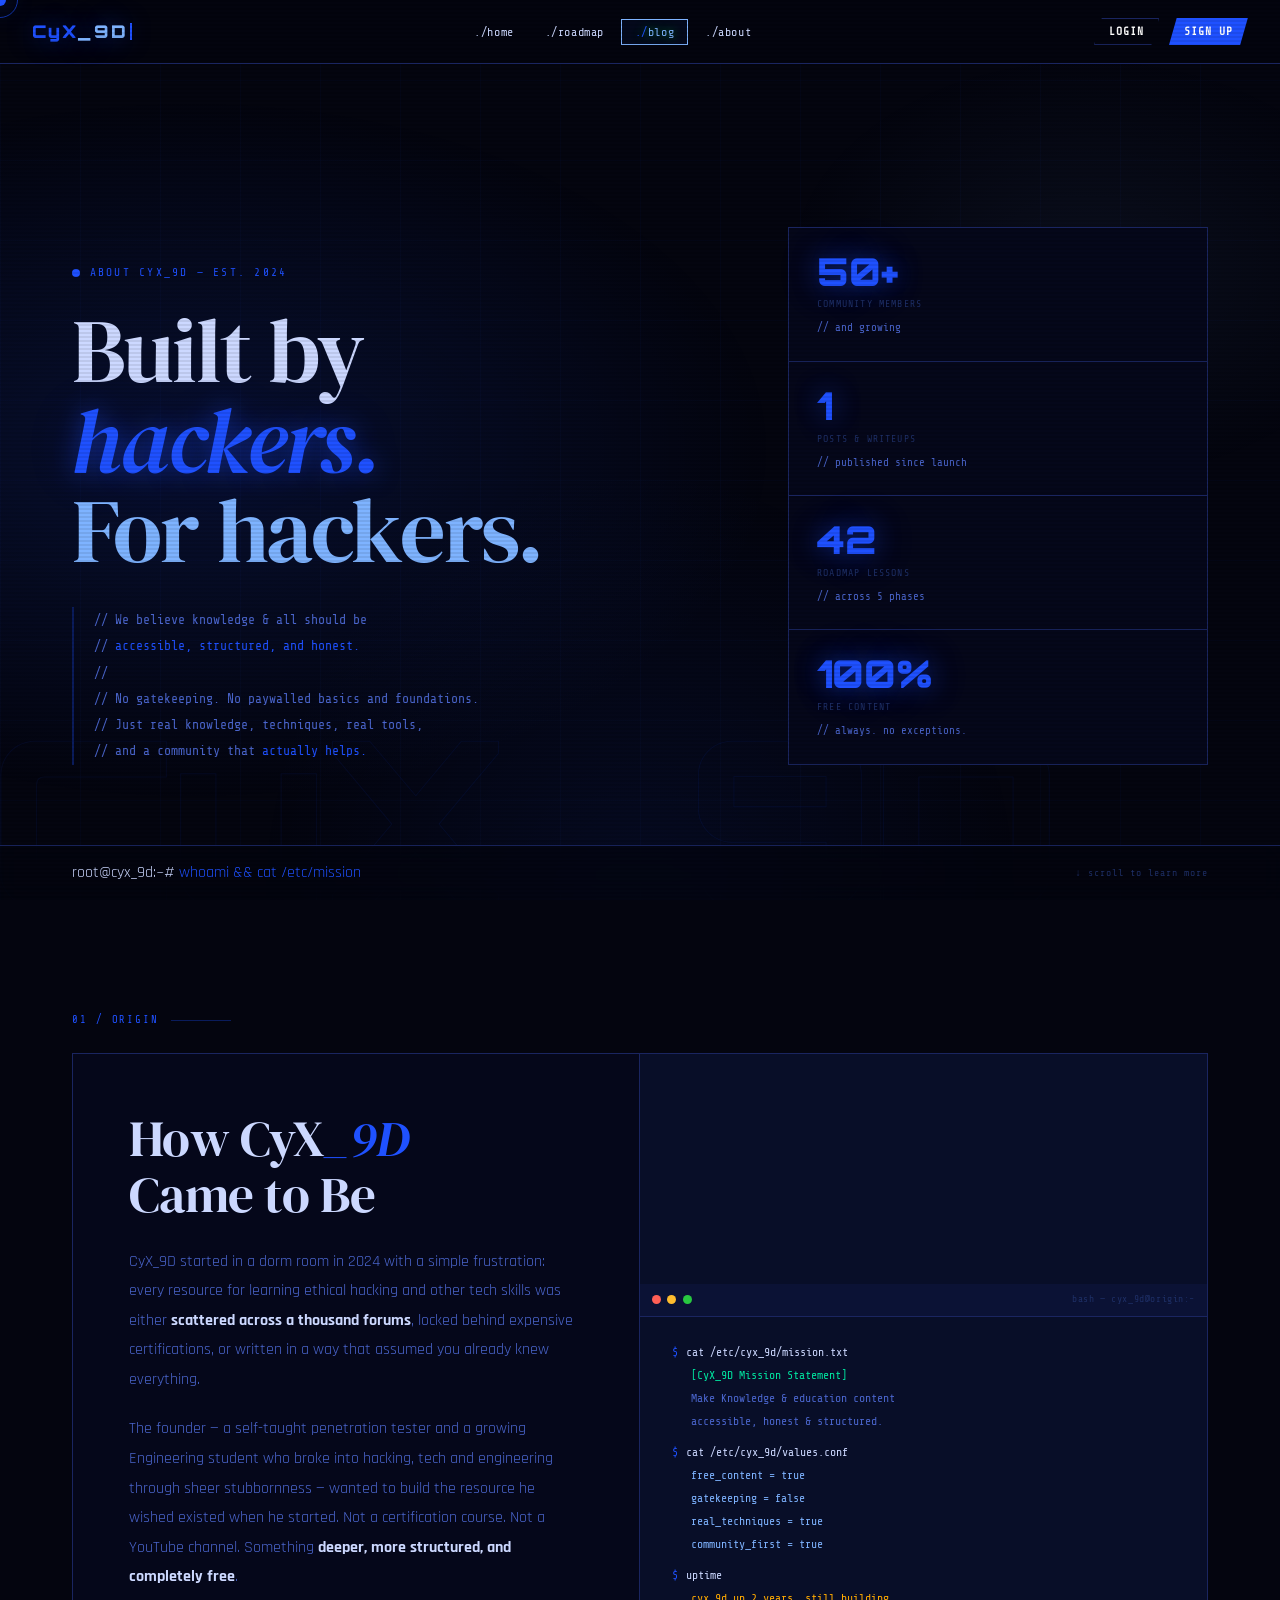
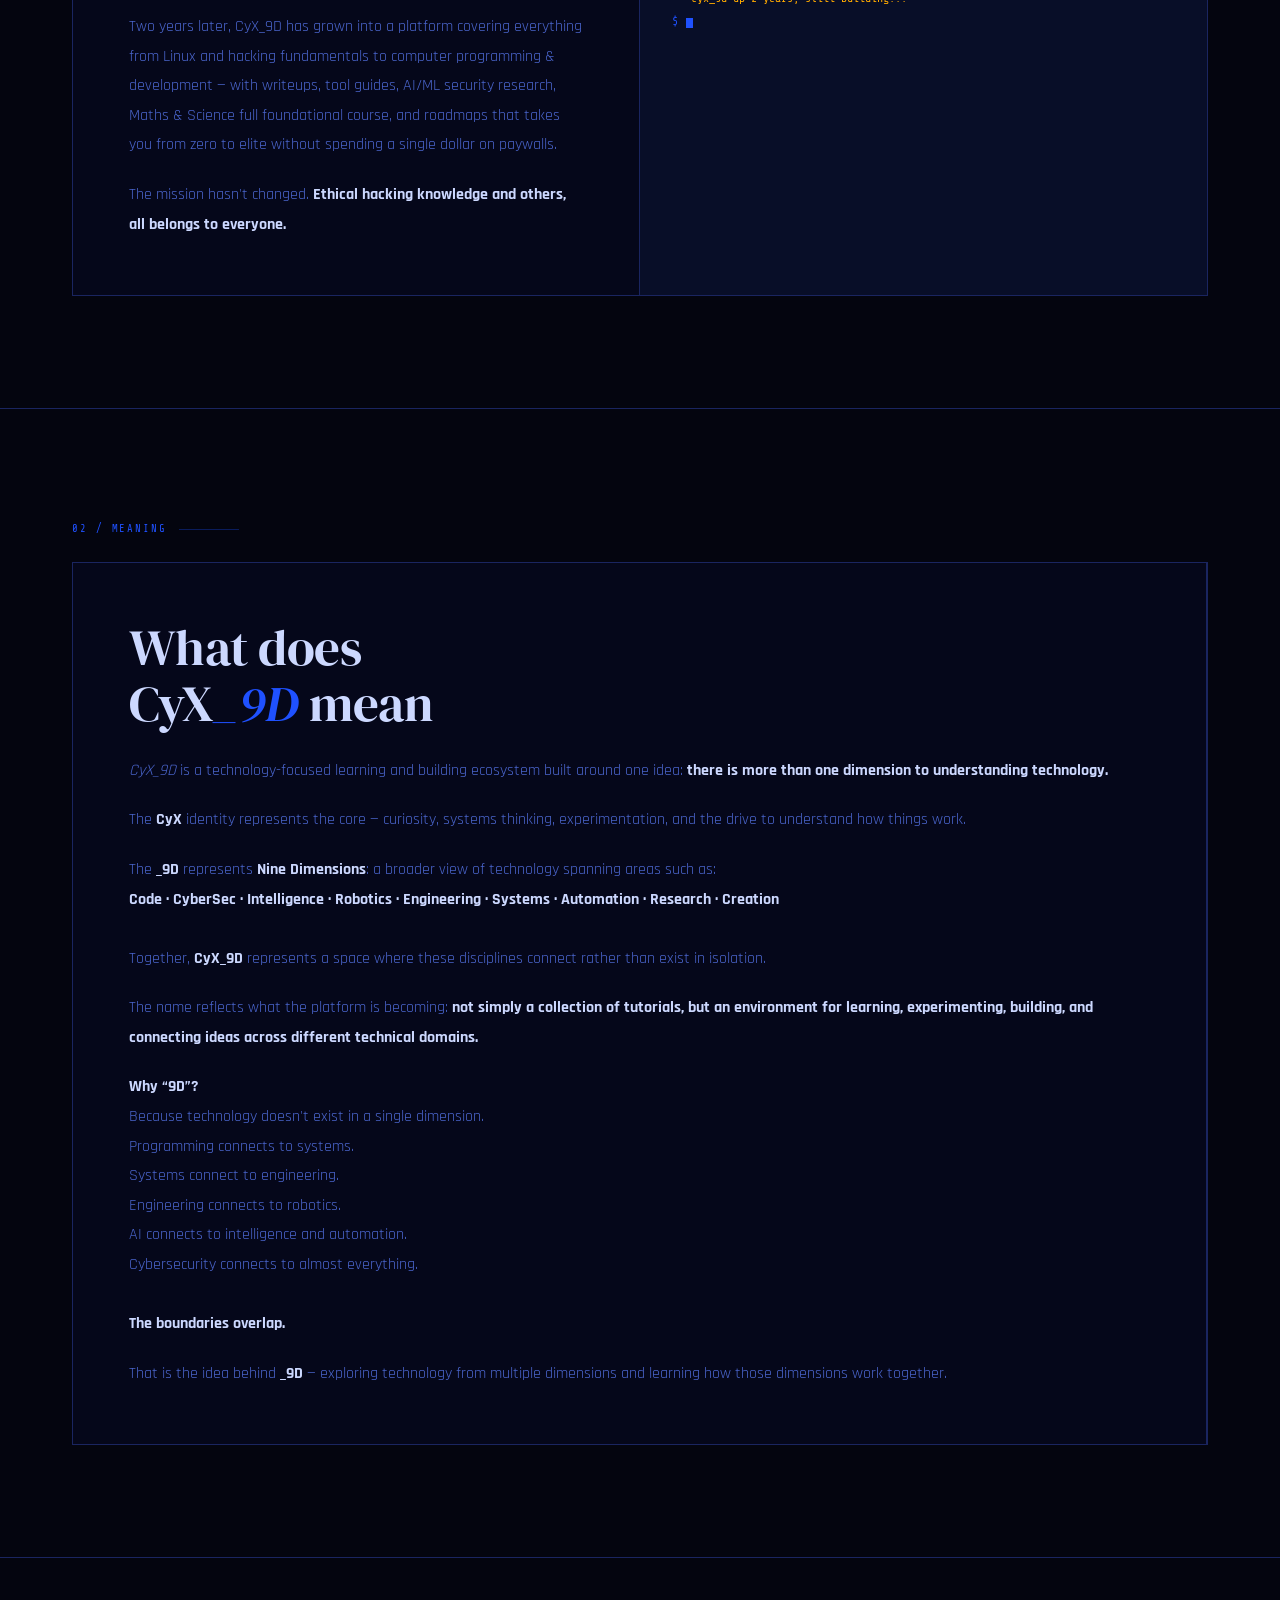
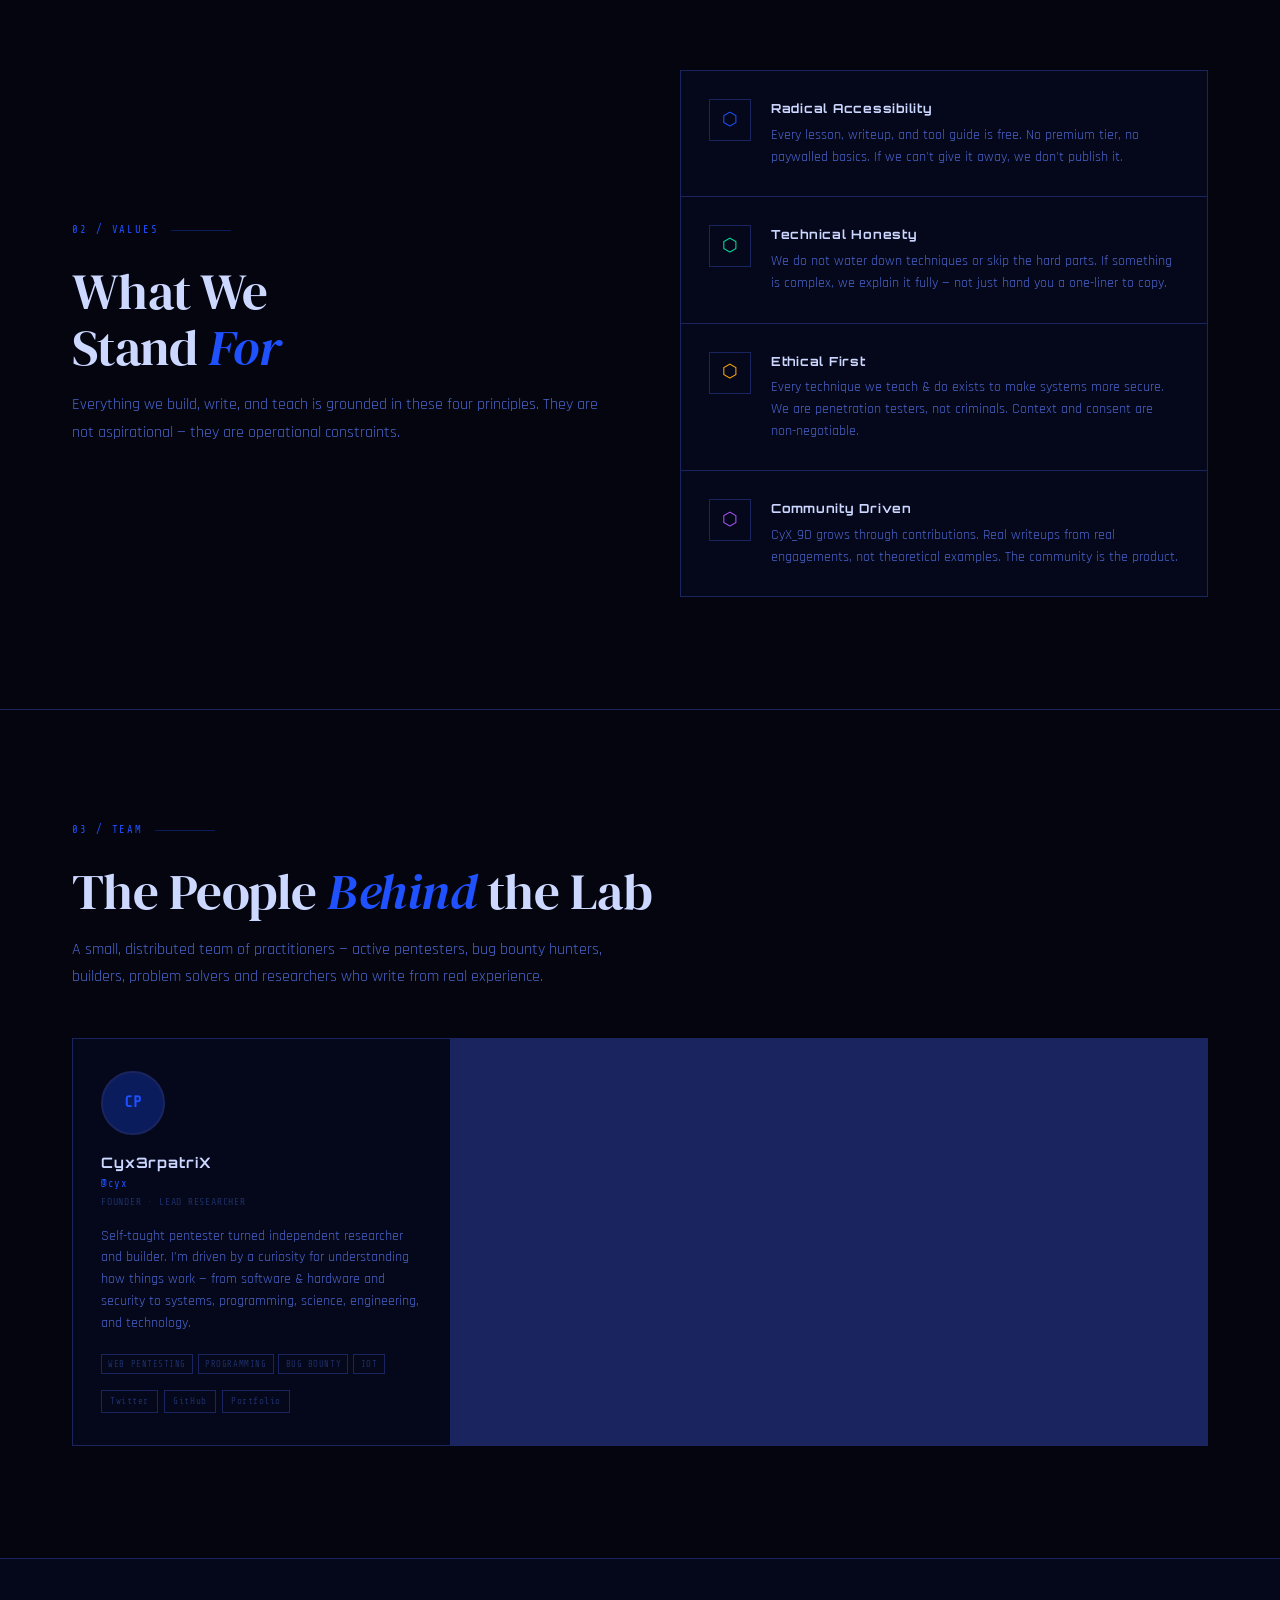
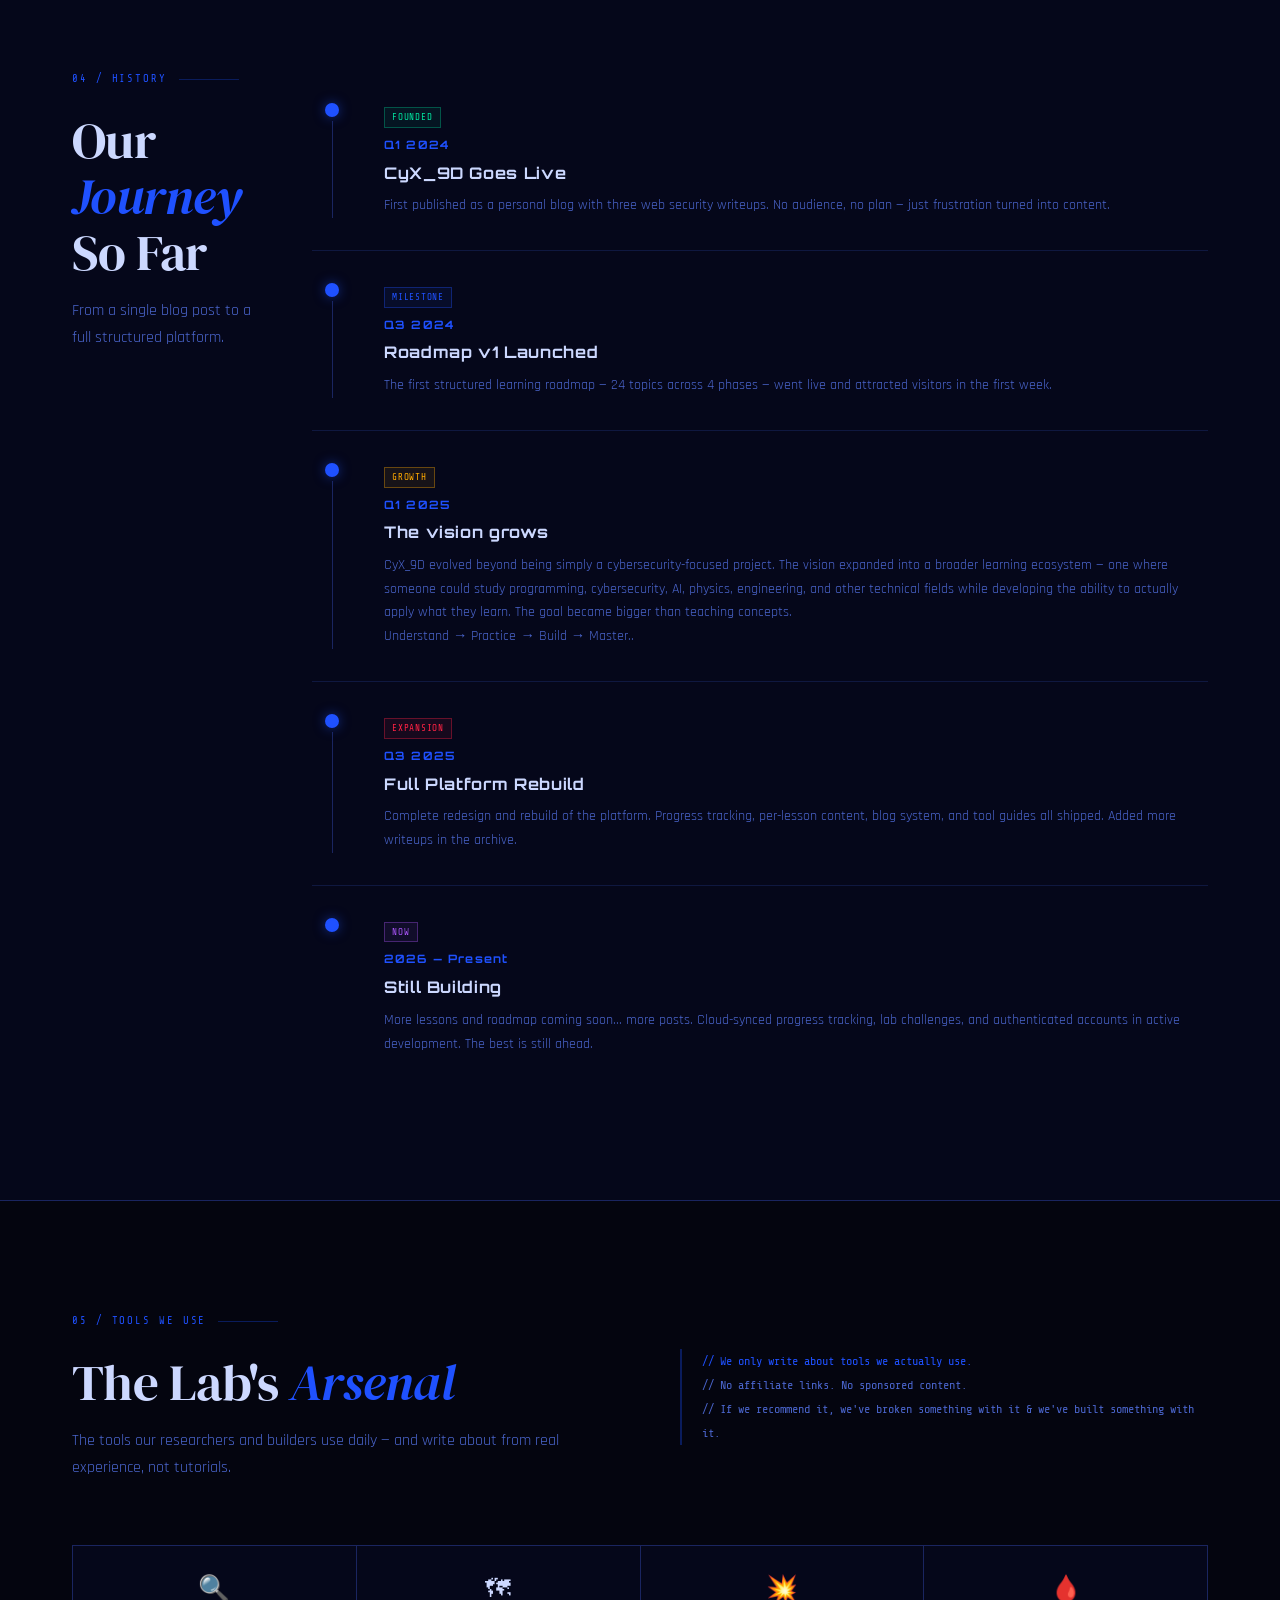
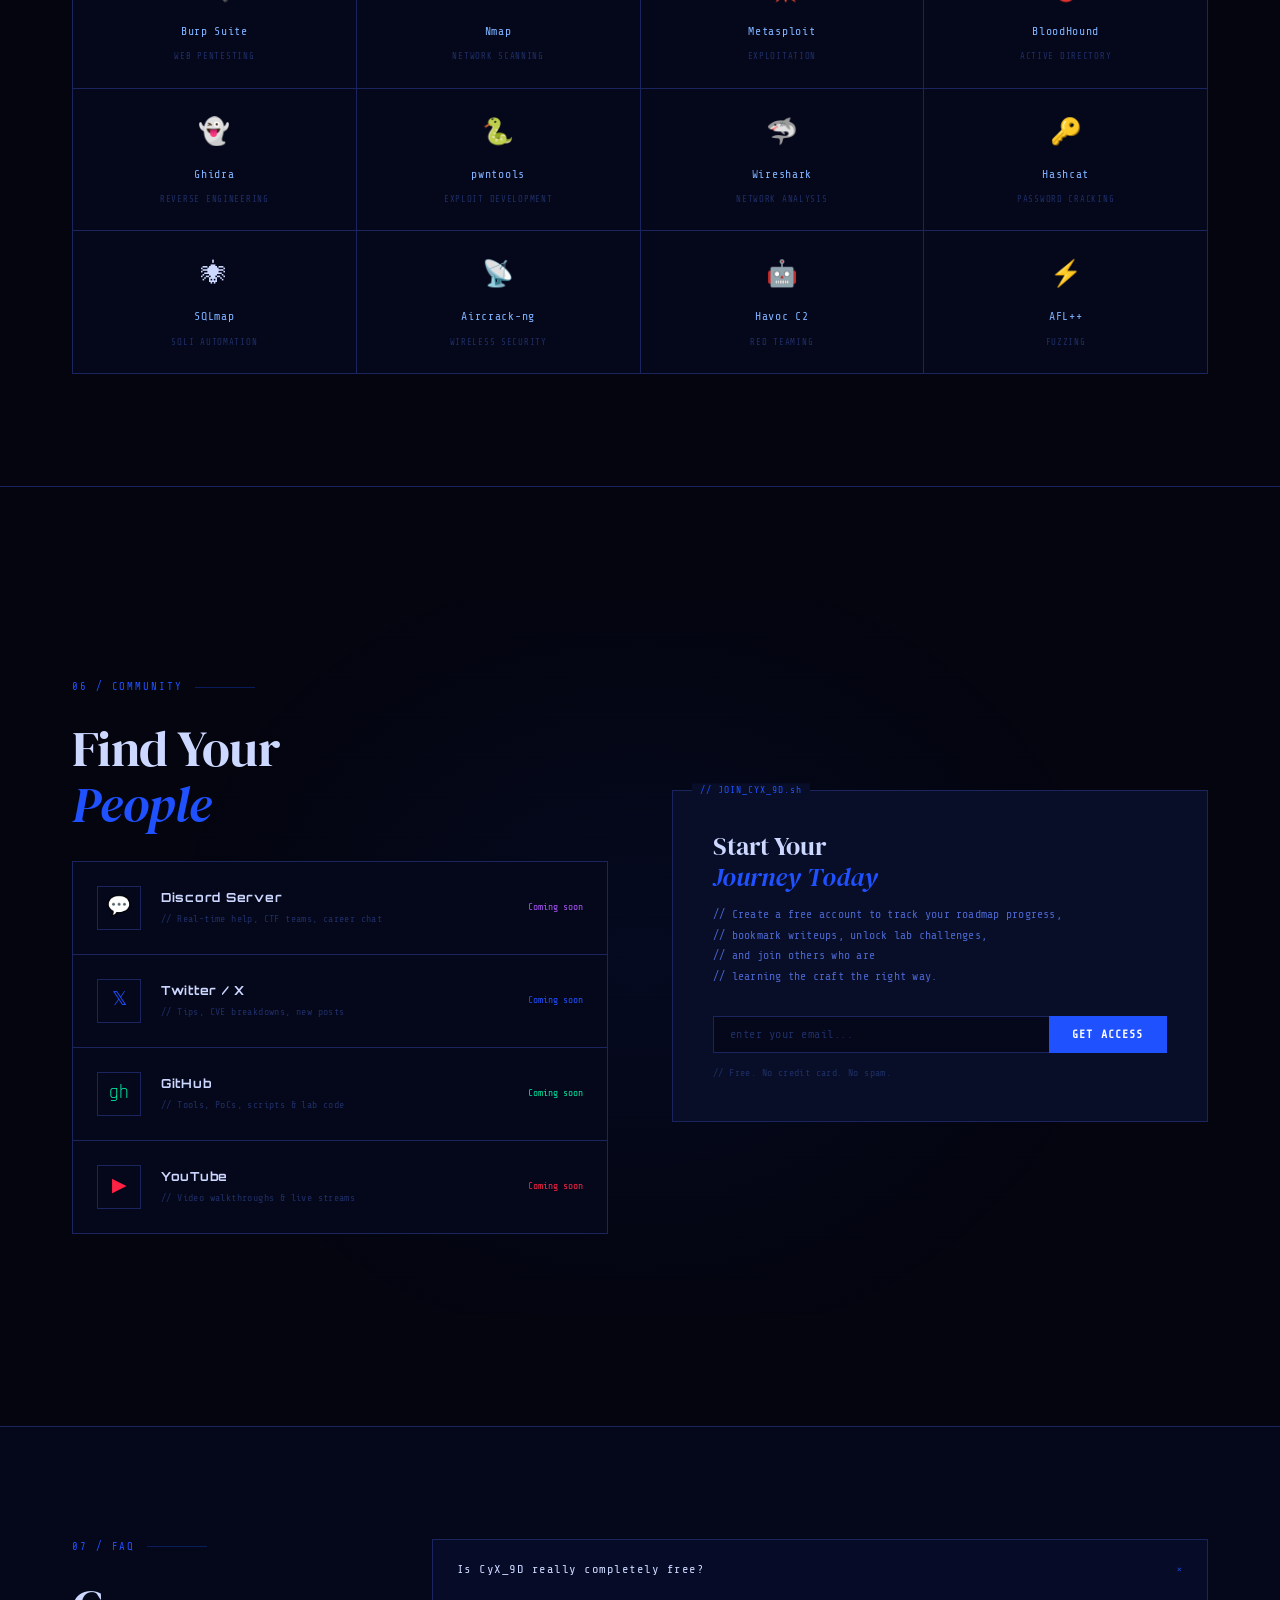
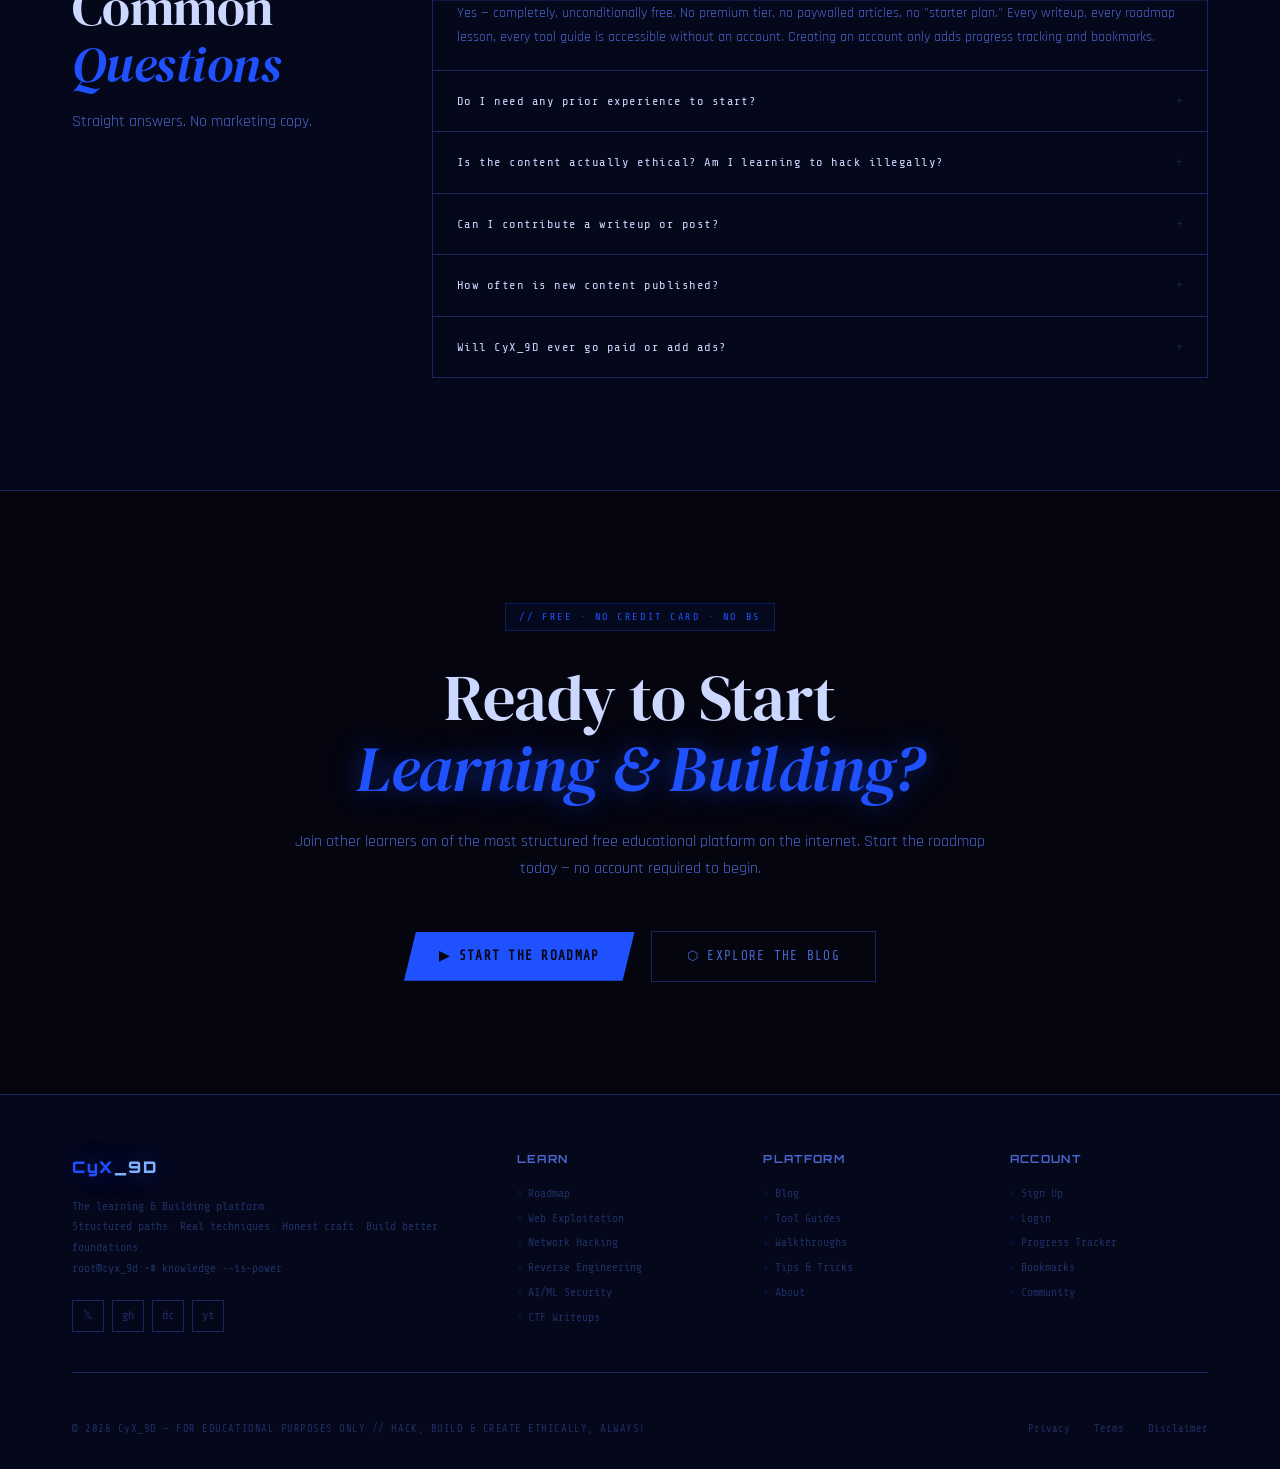
==== about/index.html @ f95df42c "Added About page" ====
<!DOCTYPE html>
<html lang="en">
<head>
  <meta charset="UTF-8" />
  <meta name="viewport" content="width=device-width, initial-scale=1.0">
  <meta name="description" content="Explore CyX_9D — a cyber-inspired learning ecosystem built to help you understand, build, experiment, and master technology, science, engineering, and cybersecurity.">
  <meta name="author" content="David Patrick (Cyx3rpatriX)">
  <meta name="robots" content="index, follow">
  <!-- BRAND / BROWSER -->
  <meta name="application-name" content="CyX_9D">
  <meta name="theme-color" content="#1F51FF">
  <!-- CANONICAL URL -->
  <link rel="canonical" href="https://cyx3rpatrix.github.io/about/">
  <!-- OPEN GRAPH — SOCIAL SHARING -->
  <meta property="og:type" content="website">
  <meta property="og:site_name" content="CyX_9D">
  <meta property="og:title" content="CyX_9D — About">
  <meta property="og:description" content="Explore CyX_9D — a cyber-inspired learning ecosystem built to help you understand, build, experiment, and master technology, science, engineering, and cybersecurity.">
  <meta property="og:url" content="https://cyx3rpatrix.github.io/about/">
  <meta property="og:image" content="https://cyx3rpatrix.github.io/assets/images/cyx-og-image.png">
  <meta property="og:image:alt" content="CyX_9D — Learn, Build & Master Technology">
  <!-- X / TWITTER CARD -->
  <meta name="twitter:card" content="summary_large_image">
  <meta name="twitter:title" content="CyX_9D — Learn, Build & Master Technology">
  <meta name="twitter:description" content="Explore CyX_9D — a cyber-inspired learning ecosystem built to help you understand, build, experiment, and master technology, science, engineering, and cybersecurity.">
  <meta name="twitter:image" content="https://cyx3rpatrix.github.io/assets/images/cyx-og-image.png">
  <!-- FAVICON -->
  <link rel="icon" type="image/png" href="https://cyx3rpatrix.github.io/assets/images/favicon.png">
  <link rel="apple-touch-icon" href="https://cyx3rpatrix.github.io/assets/images/favicon.png">
  <!--
    OPTIONAL: WEB APP / PWA
    Only add manifest.json when you actually
    create a PWA manifest.
  -->
  <!-- <link rel="manifest" href="/manifest.json"> -->
  <!--
    OPTIONAL: JSON-LD STRUCTURED DATA
    Recommended later when we build your
    proper SEO/structured-data layer.
  -->
  <title>CyX_9D — Blog</title>
  <link rel="stylesheet" href="../assets/css/themes.css">
  <link rel="stylesheet" href="../assets/css/base.css">
  <link rel="stylesheet" href="../assets/css/style.css">
  <link rel="stylesheet" href="../assets/css/layout.css">
  <link rel="preconnect" href="https://fonts.googleapis.com"/>
  <link rel="preconnect" href="https://fonts.gstatic.com" crossorigin/>
  <link href="https://fonts.googleapis.com/css2?family=Share+Tech+Mono&family=Orbitron:wght@400;700;900&family=Rajdhani:wght@300;400;500;600;700&family=DM+Serif+Display:ital@0;1&display=swap" rel="stylesheet"/>
  <style>    
    /* ── CINEMATIC HERO ────────────────────── */
    .hero{
      min-height: 100vh;
      display: flex; 
      flex-direction: column; 
      justify-content: flex-end;
      padding: 0 0 0;
      position: relative; 
      overflow: hidden;
    }
    
    /* animated grid */
    .hero-grid{
      position:absolute;
      inset:0;
      background-image: linear-gradient(
        rgba(31,81,255,.03) 1px,
        transparent 1px),
        linear-gradient(
        90deg,
        rgba(31,81,255,.03) 1px,
        transparent 1px);
      background-size:80px 80px;
      animation:gridDrift 20s linear infinite;
    }
    
    @keyframes gridDrift{0%{background-position:0 0}100%{background-position:80px 80px}}

    /* radial glow */
    .hero-glow{
      position:absolute;
      inset:0;
      background:
        radial-gradient(ellipse 70% 60% at 15% 50%,rgba(31,81,255,.14) 0%,transparent 65%),
        radial-gradient(ellipse 40% 40% at 85% 30%,rgba(126,179,255,.06) 0%,transparent 60%),
        radial-gradient(ellipse 50% 80% at 50% 100%,rgba(31,81,255,.08) 0%,transparent 60%);
    }

    /* big diagonal text */
    .hero-bg-text{
      position:absolute;
      bottom:-0.15em; 
      left:-0.05em;
      font-family:var(--disp);
      font-size: clamp(8rem,18vw,22rem);
      font-weight:900;
      color:transparent;
      -webkit-text-stroke: 1px rgba(31,81,255,.08);
      letter-spacing:-.03em;
      line-height:1;
      white-space:nowrap;
      pointer-events:none;
      user-select:none;
      z-index:0;
    }

    .hero-inner{
      position:relative;
      z-index:2;
      max-width:1200px;
      margin:0 auto;
      width:100%;
      padding:9rem 2rem 5rem;
      display:grid;
      grid-template-columns:1fr 420px;
      gap:4rem;
      align-items:end;
    }
    
    .hero-left{}
    .hero-eyebrow { 
      font-family:var(--mono);
      font-size:.7rem; 
      color:var(--blue);
      letter-spacing:.2em;
      text-transform:uppercase;
      display:flex;
      align-items:center;
      gap:.6rem;
      margin-bottom:1.5rem; 
    }
    
    .hero-eyebrow .pulse{
      width:8px;height:8px;border-radius:50%;background:var(--blue);
      animation:pulse 2s ease infinite;
    }
    
    .hero-h1{
      font-family:var(--serif);
      font-size:clamp(3rem,7vw,6.5rem);
      font-weight:400;color:var(--txt);
      line-height:1.0;letter-spacing:-.02em;
      margin-bottom:2rem;
    }
    
    .hero-h1 em{color:var(--blue);text-shadow:var(--gb);font-style:italic}
    .hero-h1 .line2{display:block;color:var(--acc)}

    .hero-manifesto{
      font-family:var(--mono);font-size:.82rem;
      color:var(--txt2);line-height:2;
      max-width:480px;
      border-left:2px solid var(--blue3);
      padding-left:1.25rem;
    }
    
    .hero-manifesto span{color:var(--blue)}

    .hero-right{
      display:flex;flex-direction:column;gap:1px;
      background:var(--bdr);border:1px solid var(--bdr);
      align-self:end;
    }
    
    #hero-changing-text {
        display: inline-block;
        /* Keeps the layout from jumping when text changes */
        min-width: 320px;
        transition:
        opacity 0.35s ease,
        transform 0.35s ease,
        filter 0.35s ease;
    }

    #hero-changing-text.is-changing {
        opacity: 0;
        transform: translateY(-8px);
        filter: blur(4px);
    }
    
    .stat-cell {
      background:var(--bg2);
      padding:1.5rem 1.75rem;
      display:flex;
      flex-direction:column;
      gap:.3rem;
      transition:var(--tr);
      cursor:none;
    }
    
    .stat-cell:hover {background:var(--surf)}
    .stat-n{
      font-family:var(--disp);
      font-size:2.4rem;
      font-weight:900;
      color:var(--blue);
      text-shadow:var(--gb);
      line-height:1;
    }
    
    .stat-l {
      font-family:var(--mono);
      font-size:.62rem;
      color:var(--txt3);
      letter-spacing:.12em;
      text-transform:uppercase;
      margin-top:.1rem
    }
    
    .stat-d {
      font-family:var(--mono);
      font-size:.68rem;
      color:var(--txt2);
      margin-top:.15rem
    }

    /* bottom bar */
    .hero-bar {
      position:relative;
      z-index:2;
      border-top:1px solid var(--bdr);
      background:rgba(4,5,15,.7);
      backdrop-filter:blur(12px);
    }
    
    .hero-bar-inner {
      max-width:1200px;
      margin:0 auto;
      padding:.9rem 2rem;
      display:flex;
      align-items:center;
      justify-content:space-between;
      flex-wrap:wrap;
      gap:1rem;
    }
    
    .hb-tagn{
      font-family:var(--mono);
      font-size:.65rem;
      color:var(--txt3);
      letter-spacing:.1em
    }
    
    .hb-tag span {color:var(--blue)}
    .scroll-hint {
      display:flex;
      align-items:center;
      gap:.5rem;
      font-family:var(--mono);
      font-size:.62rem;
      color:var(--txt3);
      letter-spacing:.1em;
      cursor:none;
      animation:bounce .8s ease infinite alternate;
    }
    
    @keyframes bounce {
      from {
        transform:translateY(0)
      }
      to {
        transform:translateY(4px)
      }
    }

    /* ── SECTION COMMONS ────────────────────────────── */
    .sec-label{
      font-family:var(--mono);font-size:.66rem;
      color:var(--blue);letter-spacing:.18em;text-transform:uppercase;
      display:flex;align-items:center;gap:.75rem;margin-bottom:1.5rem;
    }
    .sec-label::after{content:'';flex:1;max-width:60px;height:1px;background:var(--blue3)}
    .sec-title{
      font-family:var(--serif);
      font-size:clamp(2rem,4vw,3.2rem);
      font-weight:400;color:var(--txt);
      line-height:1.1;letter-spacing:-.01em;
      margin-bottom:1rem;
    }
    .sec-title em{color:var(--blue);font-style:italic}
    .sec-sub{
      font-family:var(--body);font-size:1rem;
      color:var(--txt2);max-width:560px;line-height:1.7;
    }

    /* ── ORIGIN STORY ───────────────────────────────── */
    #origin{padding:7rem 0;border-bottom:1px solid var(--bdr)}
    .origin-grid{
      display:grid;grid-template-columns:1fr 1fr;
      gap:0;background:var(--bdr);border:1px solid var(--bdr);
    }
    .origin-text{
      padding:3.5rem;background:var(--bg2);
      border-right:1px solid var(--bdr);
    }
    .origin-text p{
      font-family:var(--body);font-size:1rem;
      color:var(--txt2);line-height:1.85;margin-bottom:1.25rem;
    }
    .origin-text p strong{color:var(--txt)}
    .origin-text p:last-child{margin-bottom:0}
    .origin-terminal{
      padding:2rem;background:var(--surf);
      display:flex;flex-direction:column;justify-content:center;
    }
    .term-bar{
      display:flex;align-items:center;gap:.4rem;
      padding:.5rem .75rem;background:var(--surf2);
      border-bottom:1px solid var(--bdr);margin:-2rem -2rem 1.5rem;
    }
    .t-dot{width:9px;height:9px;border-radius:50%}
    .t-r{background:#ff5f56}.t-y{background:#febc2e}.t-g{background:#28c840}
    .t-title{font-family:var(--mono);font-size:.6rem;color:var(--txt3);margin-left:auto;letter-spacing:.06em}
    .t-line{font-family:var(--mono);font-size:.72rem;line-height:2;color:var(--txt2);display:flex;gap:.5rem}
    .t-pr{color:var(--blue);flex-shrink:0}
    .t-cmd{color:var(--txt)}
    .t-out{color:var(--txt2);padding-left:1.2rem;display:block}
    .t-grn{color:var(--grn)}
    .t-acc{color:var(--acc)}
    .t-amb{color:var(--amb)}
    .t-blink{display:inline-block;width:7px;height:.85em;background:var(--blue);vertical-align:text-bottom;animation:blink 1s step-end infinite}

    /* ── MEANING ───────────────────────────────── */
    #meaning{padding:7rem 0;border-bottom:1px solid var(--bdr)}
    .meaning-grid{
      display:grid;gap:0;background:var(--bdr);border:1px solid var(--bdr);
    }
    .meaning-text{
      padding:3.5rem;background:var(--bg2);
      border-right:1px solid var(--bdr);
    }
    .meaning-text p{
      font-family:var(--body);font-size:1rem;
      color:var(--txt2);line-height:1.85;margin-bottom:1.25rem;
    }
    .meaning-text p strong{color:var(--txt)}
    .meaning-text p:last-child{margin-bottom:0}
    
    /* ── MISSION / VALUES ───────────────────────────── */
    #mission{padding:7rem 0;border-bottom:1px solid var(--bdr)}
    .mission-layout{display:grid;grid-template-columns:1fr 1fr;gap:5rem;align-items:center}
    .values-grid{display:flex;flex-direction:column;gap:1px;background:var(--bdr);border:1px solid var(--bdr)}
    .value-card{
      background:var(--bg2);padding:1.75rem;
      display:flex;gap:1.25rem;align-items:flex-start;
      transition:var(--tr);cursor:none;position:relative;overflow:hidden;
    }
    .value-card::before{
      content:'';position:absolute;left:0;top:0;bottom:0;
      width:0;background:var(--vc-col,var(--blue));
      opacity:.1;transition:width .4s ease;
    }
    .value-card:hover::before{width:100%}
    .value-card:hover{background:var(--surf)}
    .value-icon{
      width:42px;height:42px;border:1px solid var(--bdr);
      display:flex;align-items:center;justify-content:center;
      font-size:1.1rem;flex-shrink:0;transition:var(--tr);
      color:var(--vc-col,var(--blue));
    }
    .value-card:hover .value-icon{border-color:var(--vc-col,var(--blue));box-shadow:0 0 12px rgba(31,81,255,.2)}
    .value-body{}
    .value-title{font-family:var(--disp);font-size:.78rem;font-weight:700;color:var(--txt);letter-spacing:.06em;margin-bottom:.35rem}
    .value-desc{font-family:var(--body);font-size:.85rem;color:var(--txt2);line-height:1.6}

    /* ── TEAM ───────────────────────────────────────── */
    #team{padding:7rem 0;border-bottom:1px solid var(--bdr)}
    .team-grid{
      display:grid;grid-template-columns:repeat(3,1fr);
      gap:1px;background:var(--bdr);border:1px solid var(--bdr);
      margin-top:3rem;
    }
    .team-card{
      background:var(--bg2);padding:2rem 1.75rem;
      transition:var(--tr);cursor:none;position:relative;overflow:hidden;
      display:flex;flex-direction:column;gap:1rem;
    }
    .team-card::after{
      content:'';position:absolute;bottom:0;left:0;right:0;
      height:2px;background:var(--tc-col,var(--blue));
      transform:scaleX(0);transform-origin:left;transition:transform .4s ease;
    }
    .team-card:hover::after{transform:scaleX(1)}
    .team-card:hover{background:var(--surf)}

    .tc-avatar{
      width:64px;height:64px;border-radius:50%;
      background:var(--blue3);border:2px solid var(--bdr);
      display:flex;align-items:center;justify-content:center;
      font-family:var(--mono);font-size:1rem;
      color:var(--tc-col,var(--blue));font-weight:bold;
      transition:var(--tr);
    }
    .team-card:hover .tc-avatar{border-color:var(--tc-col,var(--blue));box-shadow:0 0 16px rgba(31,81,255,.3)}
    .tc-name{font-family:var(--disp);font-size:.9rem;font-weight:700;color:var(--txt);letter-spacing:.06em}
    .tc-handle{font-family:var(--mono);font-size:.65rem;color:var(--tc-col,var(--blue));letter-spacing:.06em;margin-top:.1rem}
    .tc-role{font-family:var(--mono);font-size:.62rem;color:var(--txt3);letter-spacing:.08em;text-transform:uppercase;margin-top:.1rem}
    .tc-bio{font-family:var(--body);font-size:.85rem;color:var(--txt2);line-height:1.6}
    .tc-skills{display:flex;flex-wrap:wrap;gap:.3rem;margin-top:.25rem}
    .tc-skill{
      font-family:var(--mono);font-size:.55rem;
      padding:.1rem .4rem;border:1px solid var(--bdr);
      color:var(--txt3);letter-spacing:.06em;text-transform:uppercase;
      transition:var(--tr);
    }
    .team-card:hover .tc-skill{border-color:var(--blue3);color:var(--txt2)}
    .tc-links{display:flex;gap:.4rem;margin-top:auto}
    .tc-link{
      font-family:var(--mono);font-size:.58rem;
      color:var(--txt3);border:1px solid var(--bdr);
      padding:.2rem .5rem;text-decoration:none;
      letter-spacing:.06em;transition:var(--tr);cursor:none;
    }
    .tc-link:hover{color:var(--acc);border-color:var(--acc)}

    /* ── TIMELINE ───────────────────────────────────── */
    #timeline{padding:7rem 0;border-bottom:1px solid var(--bdr);background:var(--bg2)}
    .tl-inner{
      display:grid;grid-template-columns:240px 1fr;
      gap:0;align-items:start;
    }
    .tl-header{position:sticky;top:90px;padding-right:3rem}
    .tl-items{display:flex;flex-direction:column;gap:0}
    .tl-item{
      display:flex;gap:2rem;
      padding:2rem 0;
      border-bottom:1px solid var(--bdr2);
      transition:var(--tr);cursor:none;
    }
    .tl-item:last-child{border-bottom:none}
    .tl-item:hover .tl-dot{background:var(--blue);box-shadow:0 0 12px rgba(31,81,255,.5)}
    .tl-left{display:flex;flex-direction:column;align-items:center;gap:0;width:40px;flex-shrink:0}
    .tl-dot{
      width:14px;height:14px;border-radius:50%;
      border:2px solid var(--bdr);background:var(--bg2);
      transition:var(--tr);flex-shrink:0;z-index:1;
    }
    .tl-dot.active{background:var(--blue);border-color:var(--blue);box-shadow:0 0 12px rgba(31,81,255,.5)}
    .tl-line{width:1px;flex:1;background:var(--bdr);margin-top:4px;min-height:40px}
    .tl-content{}
    .tl-year{font-family:var(--disp);font-size:.72rem;font-weight:700;color:var(--blue);letter-spacing:.1em;margin-bottom:.4rem}
    .tl-event{font-family:var(--disp);font-size:1rem;font-weight:700;color:var(--txt);letter-spacing:.04em;margin-bottom:.5rem}
    .tl-desc{font-family:var(--body);font-size:.9rem;color:var(--txt2);line-height:1.65}
    .tl-badge{
      display:inline-block;font-family:var(--mono);font-size:.58rem;
      padding:.12rem .45rem;border:1px solid;letter-spacing:.08em;text-transform:uppercase;
      margin-bottom:.5rem;
    }

    /* ── TOOLS & STACK ──────────────────────────────── */
    #stack{padding:7rem 0;border-bottom:1px solid var(--bdr)}
    .stack-intro{display:grid;grid-template-columns:1fr 1fr;gap:5rem;align-items:center;margin-bottom:4rem}
    .stack-grid{
      display:grid;grid-template-columns:repeat(4,1fr);
      gap:1px;background:var(--bdr);border:1px solid var(--bdr);
    }
    .stack-item{
      background:var(--bg2);padding:1.5rem 1.25rem;
      display:flex;flex-direction:column;gap:.5rem;
      transition:var(--tr);cursor:none;align-items:center;text-align:center;
    }
    .stack-item:hover{background:var(--surf)}
    .stack-icon{font-size:1.6rem;margin-bottom:.25rem}
    .stack-name{font-family:var(--mono);font-size:.72rem;color:var(--acc);letter-spacing:.06em}
    .stack-cat{font-family:var(--mono);font-size:.56rem;color:var(--txt3);letter-spacing:.08em;text-transform:uppercase}

    /* ── COMMUNITY / JOIN ───────────────────────────── */
    #community{padding:7rem 0;border-bottom:1px solid var(--bdr)}
    .community-wrap{position:relative;overflow:hidden}
    .community-bg{
      position:absolute;inset:0;
      background:
        radial-gradient(ellipse 60% 80% at 50% 50%,rgba(31,81,255,.07) 0%,transparent 70%),
        repeating-linear-gradient(0deg,transparent,transparent 39px,rgba(31,81,255,.02) 40px);
      pointer-events:none;
    }
    .community-inner{
      position:relative;z-index:1;
      display:grid;grid-template-columns:1fr 1fr;
      gap:4rem;align-items:center;
      padding:5rem 0;
    }
    .comm-left{}
    .comm-channels{display:flex;flex-direction:column;gap:1px;background:var(--bdr);border:1px solid var(--bdr)}
    .ch-card{
      background:var(--bg2);padding:1.5rem;
      display:flex;align-items:center;gap:1.25rem;
      text-decoration:none;cursor:none;transition:var(--tr);
    }
    .ch-card:hover{background:var(--surf)}
    .ch-icon{
      width:44px;height:44px;border:1px solid var(--bdr);
      display:flex;align-items:center;justify-content:center;
      font-size:1.2rem;flex-shrink:0;transition:var(--tr);
      color:var(--ch-col,var(--blue));
    }
    .ch-card:hover .ch-icon{border-color:var(--ch-col,var(--blue));box-shadow:0 0 12px rgba(31,81,255,.2)}
    .ch-info{}
    .ch-name{font-family:var(--disp);font-size:.78rem;font-weight:700;color:var(--txt);letter-spacing:.06em;transition:var(--tr)}
    .ch-card:hover .ch-name{color:var(--acc)}
    .ch-desc{font-family:var(--mono);font-size:.62rem;color:var(--txt3);margin-top:.2rem;letter-spacing:.04em}
    .ch-count{font-family:var(--mono);font-size:.6rem;color:var(--ch-col,var(--blue));margin-left:auto;white-space:nowrap}
    .comm-right{}
    .join-box{background:var(--surf);border:1px solid var(--bdr);padding:2.5rem;position:relative}
    .join-box::before{content:'// JOIN_CYX_9D.sh';font-family:var(--mono);font-size:.6rem;color:var(--blue);letter-spacing:.1em;position:absolute;top:0;left:1.2rem;background:var(--surf);padding:0 .5rem;transform:translateY(-50%)}
    .join-box h3{font-family:var(--serif);font-size:1.6rem;font-weight:400;color:var(--txt);margin-bottom:.75rem;line-height:1.2}
    .join-box h3 em{color:var(--blue);font-style:italic}
    .join-box p{font-family:var(--mono);font-size:.72rem;color:var(--txt2);line-height:1.8;margin-bottom:1.75rem;letter-spacing:.02em}
    .join-form{display:flex;gap:0}
    .join-input{flex:1;background:var(--bg2);border:1px solid var(--bdr);border-right:none;padding:.7rem 1rem;font-family:var(--mono);font-size:.74rem;color:var(--txt);outline:none;letter-spacing:.04em;transition:var(--tr)}
    .join-input:focus{border-color:var(--blue)}
    .join-input::placeholder{color:var(--txt3)}
    .join-btn{font-family:var(--mono);font-size:.72rem;font-weight:bold;color:#fff;background:var(--blue);border:1px solid var(--blue);padding:.7rem 1.4rem;letter-spacing:.1em;cursor:none;transition:var(--tr);text-transform:uppercase;white-space:nowrap}
    .join-btn:hover{background:var(--blue2);box-shadow:var(--gb)}
    .join-note{font-family:var(--mono);font-size:.62rem;color:var(--txt3);margin-top:.75rem;letter-spacing:.04em}

    /* ── FAQ ────────────────────────────────────────── */
    #faq{padding:7rem 0;border-bottom:1px solid var(--bdr);background:var(--bg2)}
    .faq-layout{display:grid;grid-template-columns:280px 1fr;gap:5rem;align-items:start}
    /*.faq-sticky{position:sticky;top:90px}*/
    .faq-list{display:flex;flex-direction:column;gap:1px;background:var(--bdr);border:1px solid var(--bdr)}
    .faq-item{background:var(--bg2);overflow:hidden}
    .faq-q{
      display:flex;align-items:center;justify-content:space-between;gap:1rem;
      padding:1.25rem 1.5rem;cursor:none;transition:var(--tr);
    }
    .faq-item.open .faq-q{background:rgba(31,81,255,.06)}
    .faq-q:hover{background:rgba(31,81,255,.04)}
    .faq-qtext{font-family:var(--mono);font-size:.76rem;color:var(--txt);letter-spacing:.04em;line-height:1.4}
    .faq-icon{font-size:.8rem;color:var(--txt3);transition:var(--tr);flex-shrink:0}
    .faq-item.open .faq-icon{transform:rotate(45deg);color:var(--blue)}
    .faq-a{
      max-height:0;overflow:hidden;
      transition:max-height .4s cubic-bezier(.4,0,.2,1);
    }
    .faq-item.open .faq-a{max-height:300px}
    .faq-atext{font-family:var(--body);font-size:.9rem;color:var(--txt2);line-height:1.7;padding:0 1.5rem 1.25rem;border-top:1px solid var(--bdr2)}

    /* ── CTA FOOTER ─────────────────────────────────── */
    #cta{padding:7rem 0}
    .cta-inner{
      text-align:center;max-width:700px;margin:0 auto;
      position:relative;
    }
    .cta-badge{
      display:inline-block;font-family:var(--mono);font-size:.64rem;
      color:var(--blue);border:1px solid var(--blue3);
      padding:.3rem .85rem;letter-spacing:.15em;text-transform:uppercase;
      background:rgba(31,81,255,.06);margin-bottom:2rem;
    }
    .cta-title{
      font-family:var(--serif);
      font-size:clamp(2.2rem,5vw,4rem);
      font-weight:400;color:var(--txt);line-height:1.1;
      margin-bottom:1.5rem;letter-spacing:-.01em;
    }
    .cta-title em{color:var(--blue);text-shadow:var(--gb);font-style:italic}
    .cta-sub{font-family:var(--body);font-size:1rem;color:var(--txt2);margin-bottom:3rem;line-height:1.7}
    .cta-actions{display:flex;align-items:center;justify-content:center;gap:1rem;flex-wrap:wrap}
    .btn-cta{
      font-family:var(--mono);font-size:.8rem;font-weight:bold;
      color:var(--bg);background:var(--blue);border:none;
      padding:.9rem 2.2rem;letter-spacing:.1em;cursor:none;
      transition:var(--tr);text-transform:uppercase;
      text-decoration:none;display:inline-flex;align-items:center;gap:.6rem;
      clip-path:polygon(12px 0%,100% 0%,calc(100% - 12px) 100%,0% 100%);
      position:relative;overflow:hidden;
    }
    .btn-cta::before{content:'';position:absolute;inset:0;background:linear-gradient(90deg,transparent,rgba(255,255,255,.15),transparent);transform:translateX(-100%);transition:transform .5s ease}
    .btn-cta:hover::before{transform:translateX(100%)}
    .btn-cta:hover{background:var(--blue2);box-shadow:var(--gb)}
    .btn-outline{
      font-family:var(--mono);font-size:.8rem;
      color:var(--txt2);background:transparent;
      border:1px solid var(--bdr);padding:.9rem 2.2rem;
      letter-spacing:.1em;cursor:none;transition:var(--tr);
      text-transform:uppercase;text-decoration:none;
      display:inline-flex;align-items:center;gap:.6rem;
    }
    .btn-outline:hover{color:var(--txt);border-color:var(--txt2)}
    
    /* ── SCROLL REVEAL ──────────────────────────────── */
    .rev{opacity:0;transform:translateY(20px);transition:opacity .65s ease,transform .65s ease}
    .rev.vis{opacity:1;transform:none}
    .rev.d1{transition-delay:.1s}.rev.d2{transition-delay:.2s}
    .rev.d3{transition-delay:.3s}.rev.d4{transition-delay:.4s}
    .rev.left{transform:translateX(-24px)}
    .rev.left.vis{transform:none}
    .rev.right{transform:translateX(24px)}
    .rev.right.vis{transform:none}

    /* ── KEYFRAMES ──────────────────────────────────── */
    @keyframes blink{0%,100%{opacity:1}50%{opacity:0}}
    @keyframes pulse{0%,100%{box-shadow:0 0 0 0 rgba(31,81,255,.5)}50%{box-shadow:0 0 0 6px rgba(31,81,255,0)}}

    /* ── RESPONSIVE ─────────────────────────────────── */
    @media(max-width:1000px){
      .hero-inner{grid-template-columns:1fr}
      .hero-right{display:grid;grid-template-columns:repeat(2,1fr)}
      .origin-grid,.mission-layout,.stack-intro,.community-inner,.faq-layout{grid-template-columns:1fr}
      .origin-text{border-right:none;border-bottom:1px solid var(--bdr)}
      .tl-inner{grid-template-columns:1fr}
      .tl-header{position:relative;top:0}
      .team-grid{grid-template-columns:repeat(2,1fr)}
      .stack-grid{grid-template-columns:repeat(2,1fr)}
      .footter-grid{grid-template-columns:1fr 1fr}      
    }
    @media(max-width:640px){
      .team-grid,.hero-right{grid-template-columns:1fr}
      .stack-grid{grid-template-columns:repeat(2,1fr)}
      .post-nav,.join-form{flex-direction:column}
      .cta-actions{flex-direction:column}      
      .hero-bg-text{font-size:clamp(6rem,22vw,10rem)}
    }
  </style>
</head>
<body>
  <!-- Custom Cursor -->
  <div id="cur"></div>
  <div id="crng"></div>
  
  <!-- Matrix Rain Canvas -->
  <canvas id="matrix-canvas"></canvas>

  <!-- Mobile Nav Overlay -->
  <div id="mnav">
    <a href="../index.html">Home</a>
    <a href="../roadmap/">Roadmap</a>
    <a href="../blog/">Blog</a>
    <a href="index.html">About</a>
    <a href="#" style="color:var(--acc)">Login</a>
    <a href="#" style="color:var(--blue)">Sign Up</a>
  </div>

  <!-- ─────── NAVBAR ─────── -->
  <nav id="navbar">
    <a href="../index.html" class="logo">
      <span class="logo-bracket"></span>CyX<span style="color:var(--acc)">_9D</span><span class="logo-bracket"></span>
      <span class="bl"></span>
    </a>

    <ul class="nlinks">
      <li><a href="../index.html">home</a></li>
      <li><a href="../roadmap/">roadmap</a></li>
      <li><a href="../blog/" class="act">blog</a></li>
      <li><a href="index.html">about</a></li>
    </ul>

    <div class="nauth">
      <a href="#"><button class="nbg">Login</button></a>
      <a href="#"><button class="nbp">Sign Up</button></a>
    </div>
    <button id="mclose">✕</button>
    <button class="nhb" id="hamburger" aria-label="Menu">
      <span></span><span></span><span></span>
    </button>
  </nav>

  <!-- ─────── HERO ─────── -->
  <div class="hero">
    <div class="hero-grid"></div>
    <div class="hero-glow"></div>
    <div class="hero-bg-text">CyX_9D</div>

    <div class="hero-inner">
      <div class="hero-left">
        <div class="hero-eyebrow">
          <span class="pulse"></span>
          About CyX_9D — Est. 2024
        </div>
        <h1 class="hero-h1">
          Built by<br>
          <em><span class="hero-changing-text">hackers.</span></em>
          <span class="line2">For <span class="hero-changing-text">hackers.</span></span>
        </h1>
        <p class="hero-manifesto">
          // We believe knowledge & all should be<br>
          // <span>accessible, structured, and honest.</span><br>
          //<br>
          // No gatekeeping. No paywalled basics and foundations.<br>
          // Just real knowledge, techniques, real tools,<br>
          // and a community that <span>actually helps.</span>
        </p>
      </div>

      <div class="hero-right">
        <div class="stat-cell">
          <div class="stat-n" data-count="50">0+</div>
          <div class="stat-l">Community Members</div>
          <div class="stat-d">// and growing</div>
        </div>
        <div class="stat-cell">
          <div class="stat-n" data-count="1">0</div>
          <div class="stat-l">Posts & Writeups</div>
          <div class="stat-d">// published since launch</div>
        </div>
        <div class="stat-cell">
          <div class="stat-n" data-count="42">0</div>
          <div class="stat-l">Roadmap Lessons</div>
          <div class="stat-d">// across 5 phases</div>
        </div>
        <div class="stat-cell">
          <div class="stat-n" data-count="100">0%</div>
          <div class="stat-l">Free Content</div>
          <div class="stat-d">// always. no exceptions.</div>
        </div>
      </div>
    </div>

    <div class="hero-bar">
      <div class="hero-bar-inner">
        <div class="hb-tag">root@cyx_9d:~# <span>whoami && cat /etc/mission</span></div>
        <div class="scroll-hint">↓ scroll to learn more</div>
      </div>
    </div>
  </div>
  
  <!-- ─────────  ORIGIN STORY ───────────────────────────── -->
  <section id="origin">
    <div class="container">
      <div class="rev"><div class="sec-label">01 / ORIGIN</div></div>
      <div class="origin-grid">
        <div class="origin-text rev left">
          <div class="sec-title" style="margin-bottom:1.5rem">How CyX<em>_9D</em><br>Came to Be</div>
          <p>CyX_9D started in a dorm room in 2024 with a simple frustration: every resource for learning ethical hacking and other tech skills was either <strong>scattered across a thousand forums</strong>, locked behind expensive certifications, or written in a way that assumed you already knew everything.</p>
           <p>The founder — a self-taught penetration tester and a growing Engineering student who broke into hacking, tech and engineering through sheer stubbornness — wanted to build the resource he wished existed when he started. Not a certification course. Not a YouTube channel. Something <strong>deeper, more structured, and completely free</strong>.</p>
          <p>Two years later, CyX_9D has grown into a platform covering everything from Linux and hacking fundamentals to computer programming &amp; development — with writeups, tool guides, AI/ML security research, Maths &amp; Science full foundational course, and roadmaps that takes you from zero to elite without spending a single dollar on paywalls.</p>
          <p>The mission hasn't changed. <strong>Ethical hacking knowledge and others, all belongs to everyone.</strong></p>
        </div>
        <div class="origin-terminal rev right">
          <div class="term-bar">
            <div class="t-dot t-r"></div>
            <div class="t-dot t-y"></div>
            <div class="t-dot t-g"></div>
            <div class="t-title">bash — cyx_9d@origin:~</div>
          </div>
          <div class="t-line"><span class="t-pr">$</span><span class="t-cmd"> cat /etc/cyx_9d/mission.txt</span></div>
          <div class="t-line"><span class="t-out t-grn">[CyX_9D Mission Statement]</span></div>
          <div class="t-line"><span class="t-out">Make Knowledge &amp; education content</span></div>
          <div class="t-line"><span class="t-out">accessible, honest & structured.</span></div>
          <div class="t-line" style="margin-top:.5rem"><span class="t-pr">$</span><span class="t-cmd"> cat /etc/cyx_9d/values.conf</span></div>
          <div class="t-line"><span class="t-out t-acc">free_content    = true</span></div>
          <div class="t-line"><span class="t-out t-acc">gatekeeping     = false</span></div>
          <div class="t-line"><span class="t-out t-acc">real_techniques = true</span></div>
          <div class="t-line"><span class="t-out t-acc">community_first = true</span></div>
          <div class="t-line" style="margin-top:.5rem"><span class="t-pr">$</span><span class="t-cmd"> uptime</span></div>
          <div class="t-line"><span class="t-out t-amb">cyx_9d up 2 years, still building...</span></div>
          <div class="t-line"><span class="t-pr">$</span><span class="t-cmd"> <span class="t-blink"></span></span></div>
        </div>
      </div>
    </div>
  </section>
  
  <!-- ────────────────── CyX_9D meaning ─────────────── -->
  <section id="meaning">
    <div class="container">
      <div class="rev"><div class="sec-label">02 / MEANING</div></div>
      <div class="meaning-grid">
        <div class="meaning-text rev left">
          <div class="sec-title" style="margin-bottom:1.5rem">What does<br>CyX<em>_9D</em> mean</div>
          <p><em>CyX_9D</em> is a technology-focused learning and building ecosystem built around one idea: <strong>there is more than one dimension to understanding technology.</strong></p>
          <p>The <strong>CyX</strong> identity represents the core — curiosity, systems thinking, experimentation, and the drive to understand how things work.</p>
          <p>The <strong>_9D</strong> represents <strong>Nine Dimensions</strong>: a broader view of technology spanning areas such as:<br>
<strong>Code · CyberSec · Intelligence · Robotics · Engineering · Systems · Automation · Research · Creation</strong><br><br>Together, <strong>CyX_9D</strong> represents a space where these disciplines connect rather than exist in isolation.</p>
          <p>The name reflects what the platform is becoming: <strong>not simply a collection of tutorials, but an environment for learning, experimenting, building, and connecting ideas across different technical domains.</strong></p>
          <p><strong>Why “9D”?</strong><br>Because technology doesn't exist in a single dimension.<br>
          Programming connects to systems.<br>
          Systems connect to engineering.<br>
          Engineering connects to robotics.<br>
          AI connects to intelligence and automation.<br>
          Cybersecurity connects to almost everything.<br><br>
          <strong>The boundaries overlap.</strong></p>
          <p>That is the idea behind <strong>_9D</strong> — exploring technology from multiple dimensions and learning how those dimensions work together.</p>
        </div>
      </div>
    </div>
  </section>

  <!-- ──────────────────  MISSION / VALUES ─────────────────────── -->
  <section id="mission">
    <div class="container">
      <div class="mission-layout">
        <div class="rev left">
          <div class="sec-label">02 / VALUES</div>
          <div class="sec-title">What We<br>Stand <em>For</em></div>
          <p class="sec-sub">Everything we build, write, and teach is grounded in these four principles. They are not aspirational — they are operational constraints.</p>
        </div>
        <div class="values-grid rev right">
          <div class="value-card" style="--vc-col:var(--blue)">
            <div class="value-icon">⬡</div>
            <div class="value-body">
              <div class="value-title">Radical Accessibility</div>
              <div class="value-desc">Every lesson, writeup, and tool guide is free. No premium tier, no paywalled basics. If we can't give it away, we don't publish it.</div>
            </div>
          </div>
          <div class="value-card" style="--vc-col:var(--grn)">
            <div class="value-icon">⬡</div>
            <div class="value-body">
              <div class="value-title">Technical Honesty</div>
              <div class="value-desc">We do not water down techniques or skip the hard parts. If something is complex, we explain it fully — not just hand you a one-liner to copy.</div>
            </div>
          </div>
          <div class="value-card" style="--vc-col:var(--amb)">
            <div class="value-icon">⬡</div>
            <div class="value-body">
              <div class="value-title">Ethical First</div>
              <div class="value-desc">Every technique we teach &amp; do exists to make systems more secure. We are penetration testers, not criminals. Context and consent are non-negotiable.</div>
            </div>
          </div>
          <div class="value-card" style="--vc-col:var(--pur)">
            <div class="value-icon">⬡</div>
            <div class="value-body">
              <div class="value-title">Community Driven</div>
              <div class="value-desc">CyX_9D grows through contributions. Real writeups from real engagements, not theoretical examples. The community is the product.</div>
            </div>
          </div>
        </div>
      </div>
    </div>
  </section>

  <!-- ──────────────────── TEAM ───────────────────────────── -->
  <section id="team">
    <div class="container">
      <div class="rev">
        <div class="sec-label">03 / TEAM</div>
        <div class="sec-title">The People <em>Behind</em> the Lab</div>
        <p class="sec-sub">A small, distributed team of practitioners — active pentesters, bug bounty hunters, builders, problem solvers and researchers who write from real experience.</p>
      </div>
      <div class="team-grid">
        <div class="team-card rev d1" style="--tc-col:var(--blue)">
          <div class="tc-avatar">CP</div>
          <div>
            <div class="tc-name">Cyx3rpatriX</div>
            <div class="tc-handle">@cyx</div>
            <div class="tc-role">Founder · Lead Researcher</div>
          </div>
          <p class="tc-bio">Self-taught pentester turned independent researcher and builder. I’m driven by a curiosity for understanding how things work — from software & hardware and security to systems, programming, science, engineering, and technology.</p>
          <div class="tc-skills">
            <span class="tc-skill">Web Pentesting</span>
            <span class="tc-skill">programming</span>
            <span class="tc-skill">Bug Bounty</span>
            <span class="tc-skill">IoT</span>
          </div>
          <div class="tc-links">
            <a href="#" class="tc-link">Twitter</a>
            <a href="#" class="tc-link">GitHub</a>
            <a href="#" class="tc-link">Portfolio</a>
          </div>
        </div>
<!--  
        <div class="team-card rev d2" style="--tc-col:var(--red)">
          <div class="tc-avatar" style="color:var(--red)">HG</div>
          <div>
            <div class="tc-name">HEAPGOD</div>
            <div class="tc-handle">@heapgod</div>
            <div class="tc-role">Exploit Dev · PWN Specialist</div>
          </div>
          <p class="tc-bio">Binary exploitation researcher and CTF veteran. 3× DEF CON CTF finalist. Writes about heap internals, ROP chains, and kernel exploitation from first principles.</p>
          <div class="tc-skills">
            <span class="tc-skill">Exploit Dev</span>
            <span class="tc-skill">Heap Exploitation</span>
            <span class="tc-skill">CTF</span>
            <span class="tc-skill">Assembly</span>
          </div>
          <div class="tc-links">
            <a href="#" class="tc-link">Twitter</a>
            <a href="#" class="tc-link">GitHub</a>
            <a href="#" class="tc-link">CTFtime</a>
          </div>
        </div>

        <div class="team-card rev d3" style="--tc-col:var(--pur)">
          <div class="tc-avatar" style="color:var(--pur)">N0</div>
          <div>
            <div class="tc-name">N0DE</div>
            <div class="tc-handle">@n0de</div>
            <div class="tc-role">AI/ML Security Researcher</div>
          </div>
          <p class="tc-bio">ML engineer turned adversarial security researcher. Studies prompt injection, model extraction, and adversarial inputs against production AI systems.</p>
          <div class="tc-skills">
            <span class="tc-skill">Adversarial ML</span>
            <span class="tc-skill">LLM Security</span>
            <span class="tc-skill">Python</span>
            <span class="tc-skill">PyTorch</span>
          </div>
          <div class="tc-links">
            <a href="#" class="tc-link">Twitter</a>
            <a href="#" class="tc-link">GitHub</a>
            <a href="#" class="tc-link">Papers</a>
          </div>
        </div>

        <div class="team-card rev d1" style="--tc-col:var(--grn)">
          <div class="tc-avatar" style="color:var(--grn)">R3</div>
          <div>
            <div class="tc-name">R3CON</div>
            <div class="tc-handle">@r3con</div>
            <div class="tc-role">Network Pentester · OSINT</div>
          </div>
          <p class="tc-bio">Network penetration testing specialist with a background in red team operations. Writes about AD attack paths, OSINT frameworks, and wireless security.</p>
          <div class="tc-skills">
            <span class="tc-skill">Network Pentesting</span>
            <span class="tc-skill">Active Directory</span>
            <span class="tc-skill">OSINT</span>
            <span class="tc-skill">Red Team</span>
          </div>
          <div class="tc-links">
            <a href="#" class="tc-link">Twitter</a>
            <a href="#" class="tc-link">GitHub</a>
            <a href="#" class="tc-link">LinkedIn</a>
          </div>
        </div>

        <div class="team-card rev d2" style="--tc-col:var(--amb)">
          <div class="tc-avatar" style="color:var(--amb)">B1</div>
          <div>
            <div class="tc-name">BIN1337</div>
            <div class="tc-handle">@bin1337</div>
            <div class="tc-role">Reverse Engineering · Malware</div>
          </div>
          <p class="tc-bio">Malware analyst and reverse engineer. Former threat intelligence at a Fortune 500. Writes deep technical breakdowns of real-world malware families and RE tooling.</p>
          <div class="tc-skills">
            <span class="tc-skill">Reverse Engineering</span>
            <span class="tc-skill">Malware Analysis</span>
            <span class="tc-skill">Ghidra</span>
            <span class="tc-skill">IDA Pro</span>
          </div>
          <div class="tc-links">
            <a href="#" class="tc-link">Twitter</a>
            <a href="#" class="tc-link">GitHub</a>
            <a href="#" class="tc-link">Blog</a>
          </div>
        </div>

        <div class="team-card rev d3" style="--tc-col:var(--pnk)">
          <div class="tc-avatar" style="color:var(--pnk)">CR</div>
          <div>
            <div class="tc-name">CR4CK3R</div>
            <div class="tc-handle">@cr4ck3r</div>
            <div class="tc-role">CTF Champion · Crypto</div>
          </div>
          <p class="tc-bio">Competitive CTF player and cryptography enthusiast. Ranked top 10 globally on CTFtime. Writes walkthroughs that actually explain the maths behind the solves.</p>
          <div class="tc-skills">
            <span class="tc-skill">CTF</span>
            <span class="tc-skill">Cryptography</span>
            <span class="tc-skill">Math</span>
            <span class="tc-skill">Python</span>
          </div>
          <div class="tc-links">
            <a href="#" class="tc-link">Twitter</a>
            <a href="#" class="tc-link">CTFtime</a>
            <a href="#" class="tc-link">GitHub</a>
          </div>
        </div>
 -->
      </div>
    </div>
  </section>

  <!-- ────────────── TIMELINE ────────────── -->
  <section id="timeline">
    <div class="container">
      <div class="tl-inner">
        <div class="tl-header rev left">
          <div class="sec-label">04 / HISTORY</div>
          <div class="sec-title">Our <em>Journey</em><br>So Far</div>
          <p class="sec-sub" style="margin-top:.75rem">From a single blog post to a full structured platform.</p>
        </div>
        <div class="tl-items">
          <div class="tl-item rev">
            <div class="tl-left"><div class="tl-dot active"></div><div class="tl-line"></div></div>
            <div class="tl-content">
              <div class="tl-badge" style="color:var(--grn);border-color:rgba(0,229,160,.3);background:rgba(0,229,160,.06)">FOUNDED</div>
              <div class="tl-year">Q1 2024</div>
              <div class="tl-event">CyX_9D Goes Live</div>
              <p class="tl-desc">First published as a personal blog with three web security writeups. No audience, no plan — just frustration turned into content.</p>
            </div>
          </div>
          <div class="tl-item rev">
            <div class="tl-left"><div class="tl-dot active"></div><div class="tl-line"></div></div>
            <div class="tl-content">
              <div class="tl-badge" style="color:var(--blue);border-color:rgba(31,81,255,.35);background:rgba(31,81,255,.07)">MILESTONE</div>
              <div class="tl-year">Q3 2024</div>
              <div class="tl-event">Roadmap v1 Launched</div>
              <p class="tl-desc">The first structured learning roadmap — 24 topics across 4 phases — went live and attracted visitors in the first week.</p>
            </div>
          </div>
          <div class="tl-item rev">
            <div class="tl-left"><div class="tl-dot active"></div><div class="tl-line"></div></div>
            <div class="tl-content">
              <div class="tl-badge" style="color:var(--amb);border-color:rgba(255,170,0,.35);background:rgba(255,170,0,.07)">GROWTH</div>
              <div class="tl-year">Q1 2025</div>
              <div class="tl-event">The vision grows</div>
              <p class="tl-desc">CyX_9D evolved beyond being simply a cybersecurity-focused project. The vision expanded into a broader learning ecosystem — one where someone could study programming, cybersecurity, AI, physics, engineering, and other technical fields while developing the ability to actually apply what they learn. The goal became bigger than teaching concepts. <br/> Understand → Practice → Build → Master..</p>
            </div>
          </div>
          <div class="tl-item rev">
            <div class="tl-left"><div class="tl-dot active"></div><div class="tl-line"></div></div>
            <div class="tl-content">
              <div class="tl-badge" style="color:var(--red);border-color:rgba(255,34,68,.35);background:rgba(255,34,68,.07)">EXPANSION</div>
              <div class="tl-year">Q3 2025</div>
              <div class="tl-event">Full Platform Rebuild</div>
              <p class="tl-desc">Complete redesign and rebuild of the platform. Progress tracking, per-lesson content, blog system, and tool guides all shipped. Added more writeups in the archive.</p>
            </div>
          </div>
          <div class="tl-item rev">
            <div class="tl-left"><div class="tl-dot active"></div></div>
            <div class="tl-content">
              <div class="tl-badge" style="color:var(--pur);border-color:rgba(168,85,247,.35);background:rgba(168,85,247,.07)">NOW</div>
              <div class="tl-year">2026 — Present</div>
              <div class="tl-event">Still Building</div>
              <p class="tl-desc">More lessons and roadmap coming soon... more posts. Cloud-synced progress tracking, lab challenges, and authenticated accounts in active development. The best is still ahead.</p>
            </div>
          </div>
        </div>
      </div>
    </div>
  </section>

  <!-- ────────────── STACK ────────────── -->
  <section id="stack">
    <div class="container">
      <div class="stack-intro">
        <div class="rev left">
          <div class="sec-label">05 / TOOLS WE USE</div>
          <div class="sec-title">The Lab's <em>Arsenal</em></div>
          <p class="sec-sub">The tools our researchers and builders use daily — and write about from real experience, not tutorials.</p>
        </div>
        <div class="rev right" style="font-family:var(--mono);font-size:.75rem;color:var(--txt2);line-height:2;border-left:2px solid var(--blue3);padding-left:1.25rem">
          <div style="color:var(--blue)">// We only write about tools we actually use.</div>
          <div>// No affiliate links. No sponsored content.</div>
          <div>// If we recommend it, we've broken something with it &amp; we've built something with it.</div>
        </div>
      </div>
      <div class="stack-grid rev">
        <div class="stack-item"><div class="stack-icon">🔍</div><div class="stack-name">Burp Suite</div><div class="stack-cat">Web Pentesting</div></div>
        <div class="stack-item"><div class="stack-icon">🗺</div><div class="stack-name">Nmap</div><div class="stack-cat">Network Scanning</div></div>
        <div class="stack-item"><div class="stack-icon">💥</div><div class="stack-name">Metasploit</div><div class="stack-cat">Exploitation</div></div>
        <div class="stack-item"><div class="stack-icon">🩸</div><div class="stack-name">BloodHound</div><div class="stack-cat">Active Directory</div></div>
        <div class="stack-item"><div class="stack-icon">👻</div><div class="stack-name">Ghidra</div><div class="stack-cat">Reverse Engineering</div></div>
        <div class="stack-item"><div class="stack-icon">🐍</div><div class="stack-name">pwntools</div><div class="stack-cat">Exploit Development</div></div>
        <div class="stack-item"><div class="stack-icon">🦈</div><div class="stack-name">Wireshark</div><div class="stack-cat">Network Analysis</div></div>
        <div class="stack-item"><div class="stack-icon">🔑</div><div class="stack-name">Hashcat</div><div class="stack-cat">Password Cracking</div></div>
        <div class="stack-item"><div class="stack-icon">🕷</div><div class="stack-name">SQLmap</div><div class="stack-cat">SQLi Automation</div></div>
        <div class="stack-item"><div class="stack-icon">📡</div><div class="stack-name">Aircrack-ng</div><div class="stack-cat">Wireless Security</div></div>
        <div class="stack-item"><div class="stack-icon">🤖</div><div class="stack-name">Havoc C2</div><div class="stack-cat">Red Teaming</div></div>
        <div class="stack-item"><div class="stack-icon">⚡</div><div class="stack-name">AFL++</div><div class="stack-cat">Fuzzing</div></div>
      </div>
    </div>
  </section>

  <!-- ────────────── COMMUNITY ────────────── -->
  <section id="community">
    <div class="container">
      <div class="community-wrap">
        <div class="community-bg"></div>
        <div class="community-inner">
          <div class="comm-left rev left">
            <div class="sec-label">06 / COMMUNITY</div>
            <div class="sec-title" style="margin-bottom:1.75rem">Find Your<br><em>People</em></div>
            <div class="comm-channels">
              <a href="#" class="ch-card" style="--ch-col:var(--pur)">
                <div class="ch-icon">💬</div>
                <div class="ch-info">
                  <div class="ch-name">Discord Server</div>
                  <div class="ch-desc">// Real-time help, CTF teams, career chat</div>
                </div>
                <span class="ch-count" style="color:var(--pur)">Coming soon</span>
              </a>
              <a href="#" class="ch-card" style="--ch-col:var(--blue)">
                <div class="ch-icon">𝕏</div>
                <div class="ch-info">
                  <div class="ch-name">Twitter / X</div>
                  <div class="ch-desc">// Tips, CVE breakdowns, new posts</div>
                </div>
                <span class="ch-count" style="color:var(--blue)">Coming soon</span>
              </a>
              <a href="#" class="ch-card" style="--ch-col:var(--grn)">
                <div class="ch-icon">gh</div>
                <div class="ch-info">
                  <div class="ch-name">GitHub</div>
                  <div class="ch-desc">// Tools, PoCs, scripts & lab code</div>
                </div>
                <span class="ch-count" style="color:var(--grn)">Coming soon</span>
              </a>
              <a href="#" class="ch-card" style="--ch-col:var(--red)">
                <div class="ch-icon">▶</div>
                <div class="ch-info">
                  <div class="ch-name">YouTube</div>
                  <div class="ch-desc">// Video walkthroughs & live streams</div>
                </div>
                <span class="ch-count" style="color:var(--red)">Coming soon</span>
              </a>
            </div>
          </div>
          <div class="comm-right rev right">
            <div class="join-box">
              <h3>Start Your<br><em>Journey Today</em></h3>
              <p>
                // Create a free account to track your roadmap progress,<br>
                // bookmark writeups, unlock lab challenges,<br>
                // and join others who are<br>
                // learning the craft the right way.
              </p>
              <div class="join-form">
                <input type="email" class="join-input" placeholder="enter your email..."/>
                <button class="join-btn">GET ACCESS</button>
              </div>
              <div class="join-note">// Free. No credit card. No spam.</div>
            </div>
          </div>
        </div>
      </div>
    </div>
  </section>

  <!-- ────────────── FAQ ────────────── -->
  <section id="faq">
    <div class="container">
      <div class="faq-layout">
        <div class="faq-sticky rev left">
          <div class="sec-label">07 / FAQ</div>
          <div class="sec-title">Common<br><em>Questions</em></div>
          <p class="sec-sub" style="margin-top:.75rem">Straight answers. No marketing copy.</p>
        </div>
        <div class="faq-list rev right">
          <div class="faq-item open">
            <div class="faq-q" onclick="toggleFAQ(this)">
              <span class="faq-qtext">Is CyX_9D really completely free?</span>
              <span class="faq-icon">+</span>
            </div>
            <div class="faq-a">
              <p class="faq-atext">Yes — completely, unconditionally free. No premium tier, no paywalled articles, no "starter plan." Every writeup, every roadmap lesson, every tool guide is accessible without an account. Creating an account only adds progress tracking and bookmarks.</p>
            </div>
          </div>
          <div class="faq-item">
            <div class="faq-q" onclick="toggleFAQ(this)">
              <span class="faq-qtext">Do I need any prior experience to start?</span>
              <span class="faq-icon">+</span>
            </div>
            <div class="faq-a">
              <p class="faq-atext">No. Any article or Phase 1 of any roadmap starts from zero — Linux command line, networking fundamentals, and setting up a lab. If you can use a computer and you're willing to spend time in a terminal, you can start from the beginning and work your way up.</p>
            </div>
          </div>
          <div class="faq-item">
            <div class="faq-q" onclick="toggleFAQ(this)">
              <span class="faq-qtext">Is the content actually ethical? Am I learning to hack illegally?</span>
              <span class="faq-icon">+</span>
            </div>
            <div class="faq-a">
              <p class="faq-atext">Everything here, and every technique taught on CyX_9D is for use on systems you own, have explicit permission to test, or on intentional practice environments (HackTheBox, TryHackMe, VulnHub). We cover the legal and ethical framework in Phase 1. Unauthorised access to systems is illegal everywhere — we teach skills, not crimes.</p>
            </div>
          </div>
          <div class="faq-item">
            <div class="faq-q" onclick="toggleFAQ(this)">
              <span class="faq-qtext">Can I contribute a writeup or post?</span>
              <span class="faq-icon">+</span>
            </div>
            <div class="faq-a">
              <p class="faq-atext">Absolutely. We actively want community contributions — CTF writeups, tool guides, technique breakdowns. If you've learned something the hard way and want to save others the frustration, reach out via Email or the Contact us page. All contributors are credited.</p>
            </div>
          </div>
          <div class="faq-item">
            <div class="faq-q" onclick="toggleFAQ(this)">
              <span class="faq-qtext">How often is new content published?</span>
              <span class="faq-icon">+</span>
            </div>
            <div class="faq-a">
              <p class="faq-atext">The core team publishes 2–4 pieces per week. Between writeups, tool guides, roadmap updates, and CTF walkthroughs, there's consistently new content. Subscribe to the newsletter if you don't want to miss anything.</p>
            </div>
          </div>
          <div class="faq-item">
            <div class="faq-q" onclick="toggleFAQ(this)">
              <span class="faq-qtext">Will CyX_9D ever go paid or add ads?</span>
              <span class="faq-icon">+</span>
            </div>
            <div class="faq-a">
              <p class="faq-atext">No ads, ever. The platform is currently self-funded. If we ever pursue sustainability through revenue, it will be through optional merchandise or voluntary support — not by locking content or injecting ads into the reading experience. That commitment is in writing.</p>
            </div>
          </div>
        </div>
      </div>
    </div>
  </section>

  <!-- ────────────── CTA ────────────── -->
  <section id="cta">
    <div class="container">
      <div class="cta-inner rev">
        <div class="cta-badge">// FREE · NO CREDIT CARD · NO BS</div>
        <h2 class="cta-title">
          Ready to Start<br>
          <em>Learning & Building?</em>
        </h2>
        <p class="cta-sub">
          Join other learners on of the most structured free educational platform on the internet. Start the roadmap today — no account required to begin.
        </p>
        <div class="cta-actions">
          <a href="roadmap.html" class="btn-cta">▶ START THE ROADMAP</a>
          <a href="blog.html" class="btn-outline">⬡ EXPLORE THE BLOG</a>
        </div>
      </div>
    </div>
  </section>

  <!-- ────────────── FOOTER ────────────── -->
  <footer>
        <div class="container">
            <div class="footer-grid">
                <div class="footer-brand">
                    <a href="#" class="logo">
                        <span class="logo-bracket"></span>CyX<span style="color:var(--acc)">_9D</span><span class="logo-bracket"></span>
                    </a>
                    <p class="footer-tagline">
                        The learning &amp; Building platform.<br>
                        Structured paths. Real techniques. Honest craft. Build better foundations.<br>
                        root@cyx_9d:~# knowledge --is-power
                    </p>
                    <div class="footer-socials">
                        <a href="" class="social-btn" title="Twitter">𝕏</a>
                        <a href="https://github.com/Cyx3rpatriX" class="social-btn" title="GitHub">gh</a>
                        <a href="" class="social-btn" title="Discord">dc</a>
                        <a href="" class="social-btn" title="YouTube">yt</a>
                    </div>
                </div>

                <div>
                    <div class="footer-heading">Learn</div>
                    <ul class="footer-links">
                        <li><a href="/roadmap/">Roadmap</a></li>
                        <li><a href="#">Web Exploitation</a></li>
                        <li><a href="#">Network Hacking</a></li>
                        <li><a href="#">Reverse Engineering</a></li>
                        <li><a href="#">AI/ML Security</a></li>
                        <li><a href="#">CTF Writeups</a></li>
                    </ul>
                </div>


                <div>
                    <div class="footer-heading">Platform</div>
                    <ul class="footer-links">
                        <li><a href="/blog/">Blog</a></li>
                        <li><a href="#">Tool Guides</a></li>
                        <li><a href="#">Walkthroughs</a></li>
                        <li><a href="#">Tips &amp; Tricks</a></li>
                        <li><a href="/about/">About</a></li>
                    </ul>
                </div>

                <div>
                    <div class="footer-heading">Account</div>
                    <ul class="footer-links">
                        <li><a href="#">Sign Up</a></li>
                        <li><a href="#">Login</a></li>
                        <li><a href="#">Progress Tracker</a></li>
                        <li><a href="#">Bookmarks</a></li>
                        <li><a href="#">Community</a></li>
                    </ul>
                </div>
            </div>

            <div class="footer-bottom">
                <div class="footer-copy">
                        © 2026 CyX_9D — FOR EDUCATIONAL PURPOSES ONLY // HACK, BUILD &amp; CREATE ETHICALLY, ALWAYS!
                </div>
                <div class="footer-legal">
                    <a href="">Privacy</a>
                    <a href="">Terms</a>
                    <a href="">Disclaimer</a>
                </div>
            </div>
        </div>
  </footer>

  <!-- ── SCRIPTS ──────────────────────────────────────── -->
  <script src="./js/index.js"></script>
  <script>
    /* --- Hero text changing ---- */
    const heroTexts = document.querySelectorAll(".hero-changing-text");
    
    const hero_phrases = [
      "Engineers.",
      "Programmers.",
      "Problem Solvers.",
      "Hackers."
    ];
    
    let currentIndex = 0;
    
    setInterval(() => {
      heroTexts.forEach(textElement => {
        textElement.classList.add("is-changing");
      });
      
      setTimeout(() => {
        // Move to next phrase index (only needs to happen once per interval)
        currentIndex = (currentIndex + 1) % hero_phrases.length;
      
        // 3. Loop through all elements again to change text and remove the class
        heroTexts.forEach(textElement => {
          textElement.textContent = hero_phrases[currentIndex];
          textElement.classList.remove("is-changing");
        });
      }, 350);
    }, 3500);
     
    
    /* scroll reveal */
    const ioR=new IntersectionObserver(entries=>{
      entries.forEach(e=>{
        if(e.isIntersecting) {
          e.target.classList.add('vis');
          ioR.unobserve(e.target);
        }
      });
    },{threshold:.07});
    document.querySelectorAll('.rev').forEach(el=>ioR.observe(el));

    /* counter animation */
    function animCount(el,target,suffix){
      let cur=0;
      const dur=1800,step=16;
      const inc=target/(dur/step);
      const t=setInterval(()=>{
        cur=Math.min(cur+inc,target);
        el.textContent=Math.floor(cur)+(suffix||'');
        if(cur>=target)clearInterval(t);
      },step);
    }

    const cObs=new IntersectionObserver(entries=>{
      entries.forEach(e=>{
        if(e.isIntersecting){
          document.querySelectorAll('[data-count]').forEach(el=>{
            const n=+el.dataset.count;
            const suf=el.textContent.replace(/[0-9]/g,'');
            animCount(el,n,suf);
          });
          cObs.disconnect();
        }
      });
    },{threshold:.4});
    const statsEl=document.querySelector('.hero-right');
    if(statsEl)cObs.observe(statsEl);

    /* FAQ toggle */
    function toggleFAQ(btn){
      const item=btn.parentElement;
      const isOpen=item.classList.contains('open');
      document.querySelectorAll('.faq-item').forEach(i=>i.classList.remove('open'));
      if(!isOpen)item.classList.add('open');
    }

    /* smooth anchors */
    document.addEventListener('click',e=>{
      const a=e.target.closest('a[href^="#"]');
      if(a){
        const t=document.querySelector(a.getAttribute('href'));
        if(t){
          e.preventDefault();
          t.scrollIntoView({behavior:'smooth'});
        }
      }
    });
  </script>
</body>
</html>
---- assets/css/themes.css ----
/* =============================================
       DESIGN TOKENS
============================================= */
:root {
    --bg: #04050f;
    --bg2: #05071a;
    --surf: #080e28;
    --surf2: #0b1235;
    --bdr: #1a2560;
    --bdr2: #0f1840;
    --blue: #1f51ff;
    --blue2: #1640d4;
    --blue3: #0a1c5c;
    --acc: #7eb3ff;
    --acc2: #5a8fe0;
    --red: #ff2244;
    --amb: #ffaa00;
    --grn: #00e5a0;
    --pur: #a855f7;
    --pnk: #ff6eb4;
    --wht: #ffffff;
    --txt: #ccd8ff;
    --txt2: #4a65cc;
    --txt3: #1e2f66;
    --mono: "Share Tech Mono", monospace;
    --disp: "Orbitron", monospace;
    --serif: "DM Serif Display", serif;
    --body: "Rajdhani", sans-serif;
    --gb: 0 0 24px rgba(31, 81, 255, 0.5), 0 0 60px rgba(31, 81, 255, 0.15);
    --ga: 0 0 16px rgba(126, 179, 255, 0.4);
    --gg: 0 0 16px rgba(0, 229, 160, 0.4);
    --gam: 0 0 16px rgba(255, 170, 0, 0.4);
    --gr: 0 0 16px rgba(255, 34, 68, 0.4);
    --gp: 0 0 16px rgba(168, 85, 247, 0.5);
    --tr: all 0.3s cubic-bezier(0.4, 0, 0.2, 1);
}
---- assets/css/base.css ----
/* ============================================
       RESET & BASE
============================================ */
*, *::before, *::after { box-sizing: border-box; margin: 0; padding: 0; }

html { scroll-behavior: smooth; }

body {
  background: var(--bg);
  color: var(--txt);
  font-family: var(--body);
  font-size: 16px;
  line-height: 1.6;
  overflow-x: hidden;
  cursor: none;
}

::selection { background: var(--blue); color: #fff; }

a {text-decoration: none; color: var(--wht);}
---- assets/css/style.css ----
/* ============================================
       CUSTOM CURSOR
    ============================================ */
    #cur {
      position: fixed;
      width: 12px; height: 12px;
      background: var(--blue);
      border-radius: 50%;
      pointer-events: none;
      z-index: 9999;
      transform: translate(-50%, -50%);
      transition: width 0.2s, height 0.2s, background 0.2s;
      box-shadow: var(--gb);
    }
    #crng {
      position: fixed;
      width: 36px; height: 36px;
      border: 1px solid var(--blue);
      border-radius: 50%;
      pointer-events: none;
      z-index: 9998;
      transform: translate(-50%, -50%);
      transition: all 0.12s ease;
      opacity: 0.6;
    }
    body:has(a:hover) #cur,
    body:has(button:hover) #cur { width: 20px; height: 20px; background: var(--acc); }
 
/* ============================================
       SCANLINE OVERLAY
    ============================================ */
    body::before {
      content: '';
      position: fixed;
      inset: 0;
      background: repeating-linear-gradient(
        0deg,
        transparent,
        transparent 2px,
        rgba(0,0,0,0.08) 2px,
        rgba(0,0,0,0.08) 4px
      );
      pointer-events: none;
      z-index: 9990;
    }
    
/* ============================================
       MATRIX CANVAS
    ============================================ */
    #matrix-canvas {
      position: fixed;
      top: 0; left: 0;
      width: 100%; height: 100%;
      pointer-events: none;
      z-index: 0;
      opacity: 0.07;
    }
---- assets/css/layout.css ----
/* ── NAV ───────────────────────────── */
nav {
  position:fixed;
  top:0;
  left:0;
  right:0;
  z-index:1000;
  height:64px;
  padding:0 2rem;
  display:flex;
  align-items:center;
  justify-content:space-between;
  background:rgba(4,5,15,.9);
  backdrop-filter:blur(14px);
  border-bottom:1px solid var(--bdr);
  transition: var(--tr);
}

nav.sc {
  border-bottom-color: var(--blue3);
  box-shadow:0 1px 0 var(--blue3),0 4px 30px rgba(31,81,255,.07);
}

.logo {
  font-family:var(--disp);
  font-size:1.1rem;
  font-weight:900;
  text-decoration:none;
  letter-spacing:.1em;
  display:flex;
  align-items:center;
  /*gap:.4rem;*/
  color:var(--blue);
  text-shadow:var(--gb);
}

.logo .bl {
  display:inline-block;
  width:2px;
  height:1em;
  background:var(--blue);
  margin-left:2px;
  animation:blink 1s step-end infinite;
  vertical-align:text-bottom;
}
 
.nlinks {
  display:flex;
  align-items:center;
  gap:.2rem;
  list-style:none;
}

.nlinks a {
  font-family:var(--mono);
  font-size:.74rem;
  color:var(--t2);
  text-decoration:none;
  padding:.36rem .8rem;
  border:1px solid transparent;
  letter-spacing:.05em;
  transition:var(--tr);
}

.nlinks a::before {
  content:'./';
  color:var(--b3);
  transition:var(--tr);
}

.nlinks a:hover,.nlinks a.act {
  color:var(--blue);
  border-color:var(--b3);
  background:rgba(31,81,255,.06);
  text-shadow: 0 0 8px rgba(0,255,65,0.5);
}

.nlinks a.act {
  color:var(--acc);
}

.nlinks a:hover::before,.nlinks a.act::before {
  color:var(--blue);
}

.nauth {
  display:flex;
  gap:.6rem;
  align-items: center;
}

.nbg {
  font-family:var(--mono);
  font-size:.71rem;
  color:var(--t2);
  background:transparent;
  border:1px solid var(--bdr);
  padding:.4rem .9rem;
  letter-spacing:.08em;
  cursor:none;
  transition:var(--tr);
  text-transform:uppercase;
  font-weight: bold;
  clip-path: polygon(8px 0%, 100% 0%, calc(100% - 8px) 100%, 0% 100%);
}
    
.nbg:hover {
  color:var(--acc);
  border-color:var(--acc);
  background: rgba(126,179,255,0.06);
  box-shadow: var(--ga);
}

.nbp {
  font-family:var(--mono);
  font-size:.71rem;
  color:#fff;
  background:var(--blue);
  border:1px solid var(--blue);
  padding:.4rem .9rem;
  letter-spacing:.08em;
  cursor:none;
  transition:var(--tr);
  text-transform:uppercase;
  font-weight:bold;
  clip-path:polygon(8px 0%,100% 0%,calc(100% - 8px) 100%,0% 100%);
}

.nbp:hover {
  background:var(--b2);
  box-shadow:var(--gb);
}

.nhb {
  display:none;
  flex-direction:column;
  gap:5px;
  cursor:none;
  padding:.5rem;
}

.nhb span {
  display:block;
  width:22px;
  height:2px;
  background:var(--blue);
  transition: var(--tr);
}

/* ───── Section & Container ─────────────────────*/
section {
  position: relative;
  z-index: 1;
}

.container {
  max-width: 1200px;
  margin: 0 auto;
  padding: 0 2rem;
}

 /* ─────── FOOTER ────────────── */
footer {
  background: var(--bg2);
  border-top: 1px solid var(--bdr);
  padding: 3.5rem 0 2rem;
  position: relative;
  z-index: 1;
}

.footer-grid {
  display: grid;
  grid-template-columns: 2fr 1fr 1fr 1fr;
  gap: 3rem;
  margin-bottom: 3rem;
  padding-bottom: 2.5rem;
  border-bottom: 1px solid var(--bdr);
}

.footer-brand .logo { 
  font-size: 1rem; 
  margin-bottom: 1rem; 
  display: inline-flex; 
}
    
.footer-tagline {
  font-family: var(--mono);
  font-size: 0.72rem;
  color: var(--txt3);
  line-height: 1.8;
  margin-bottom: 1.25rem;
}

.footer-socials { display: flex; gap: 0.5rem; }
.social-btn {
  width: 32px; height: 32px;
  border: 1px solid var(--bdr);
  display: flex; align-items: center; justify-content: center;
  color: var(--txt3);
  font-size: 0.75rem;
  text-decoration: none;
  cursor: none;
  transition: var(--tr);
  font-family: var(--mono);
}

.social-btn:hover {
  border-color: var(--blue);
  color: var(--blue);
  box-shadow: 0 0 8px rgba(0,255,65,0.2);
}
    
.footer-heading {
  font-family: var(--disp);
  font-size: 0.7rem;
  font-weight: 700;
  color: var(--txt2);
  letter-spacing: 0.12em;
  text-transform: uppercase;
  margin-bottom: 1rem;
}

.footer-links { 
  list-style: none; 
  display: flex; 
  flex-direction: column; 
  gap: 0.4rem; 
}

.footer-links a {
  font-family: var(--mono);
  font-size: 0.72rem;
  color: var(--txt3);
  text-decoration: none;
  transition: var(--tr);
  display: flex;
  align-items: center;
  gap: 0.4rem;
}

.footer-links a::before { content: '>'; color: var(--blue3); font-size: 0.6rem; }
.footer-links a:hover { color: var(--blue); }
.footer-links a:hover::before { color: var(--blue); }
.footer-bottom {
  display: flex;
  align-items: center;
  justify-content: space-between;
  flex-wrap: wrap;
  gap: 1rem;
}

.footer-copy {
  font-family: var(--mono);
  font-size: 0.65rem;
  color: var(--txt3);
  letter-spacing: 0.05em;
}

.footer-legal {
  display: flex;
  gap: 1.5rem;
}

.footer-legal a {
  font-family: var(--mono);
  font-size: 0.65rem;
  color: var(--txt3);
  text-decoration: none;
  transition: var(--tr);
}

.footer-legal a:hover { color: var(--blue); }

/* ──── Responsiveness ──────────────── */

#mnav {
  position:fixed;
  inset:0;
  background:rgba(4,5,15,.98);
  z-index:1000;
  display:flex;
  flex-direction:column;
  align-items:center;
  justify-content:center;
  gap:1.5rem;
  opacity:0;
  pointer-events:none;
  transition:opacity .3s;
}

#mnav.open {
  opacity:1;pointer-events:all;
}

#mnav a {
  font-family:var(--disp);
  font-size:1.3rem;
  font-weight:700;
  color:var(--txt);
  text-decoration:none;
  letter-spacing:.1em;
  transition:var(--tr);
}

#mnav a:hover {
  color:var(--blue);
  text-shadow:var(--gb);
}

#mclose {
  background:none;
  border:1px solid var(--bdr);
  color:var(--t2);
  width:38px;
  height:38px;
  cursor: none;
  display:none;
  align-items:center;
  justify-content:center;
  transition:var(--tr);
}

#mclose:hover {
  border-color:var(--blue);
  color:var(--blue);
}

@media (max-width: 900px) {
  .footer-grid { grid-template-columns: 1fr 1fr; }
}

@media (max-width: 640px) {
  .nlinks, .nauth { display: none; }
  .nhb { display: flex; }
  .footer-grid { grid-template-columns: 1fr; gap: 2rem; }
}
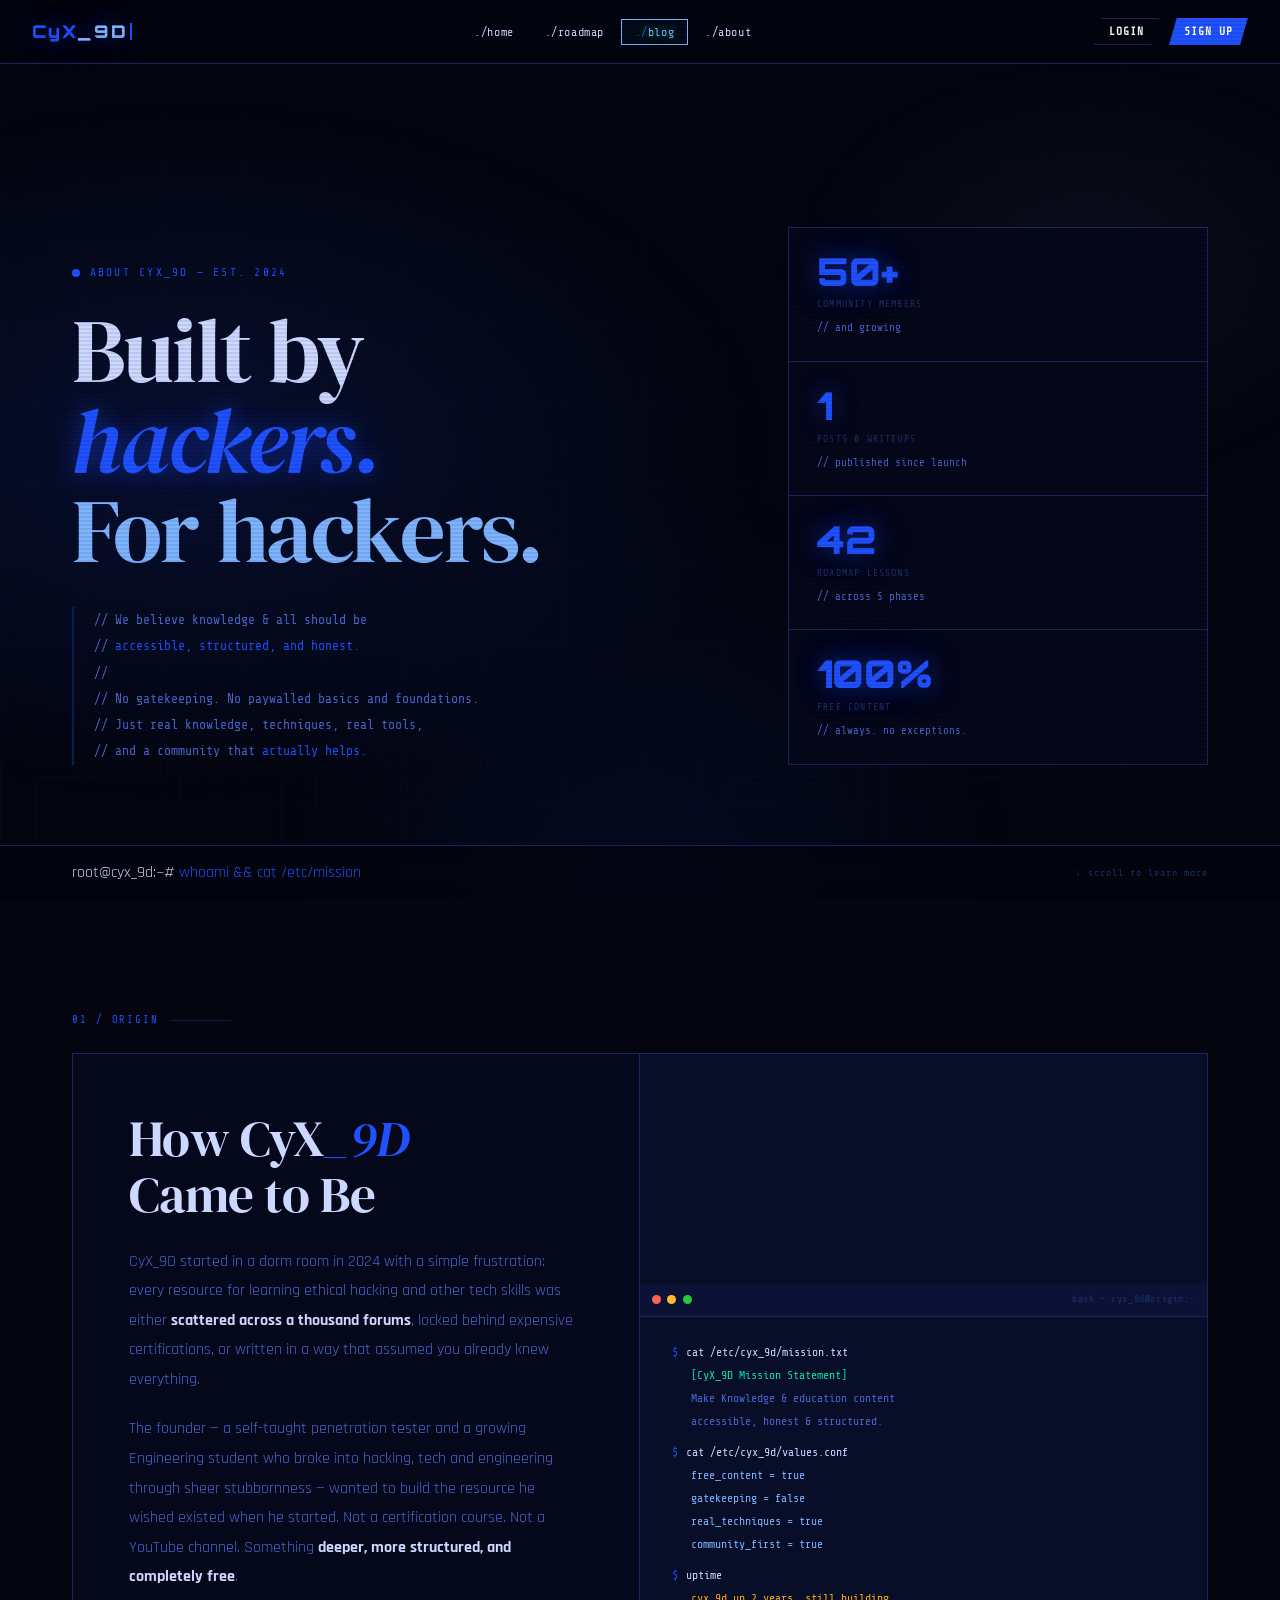
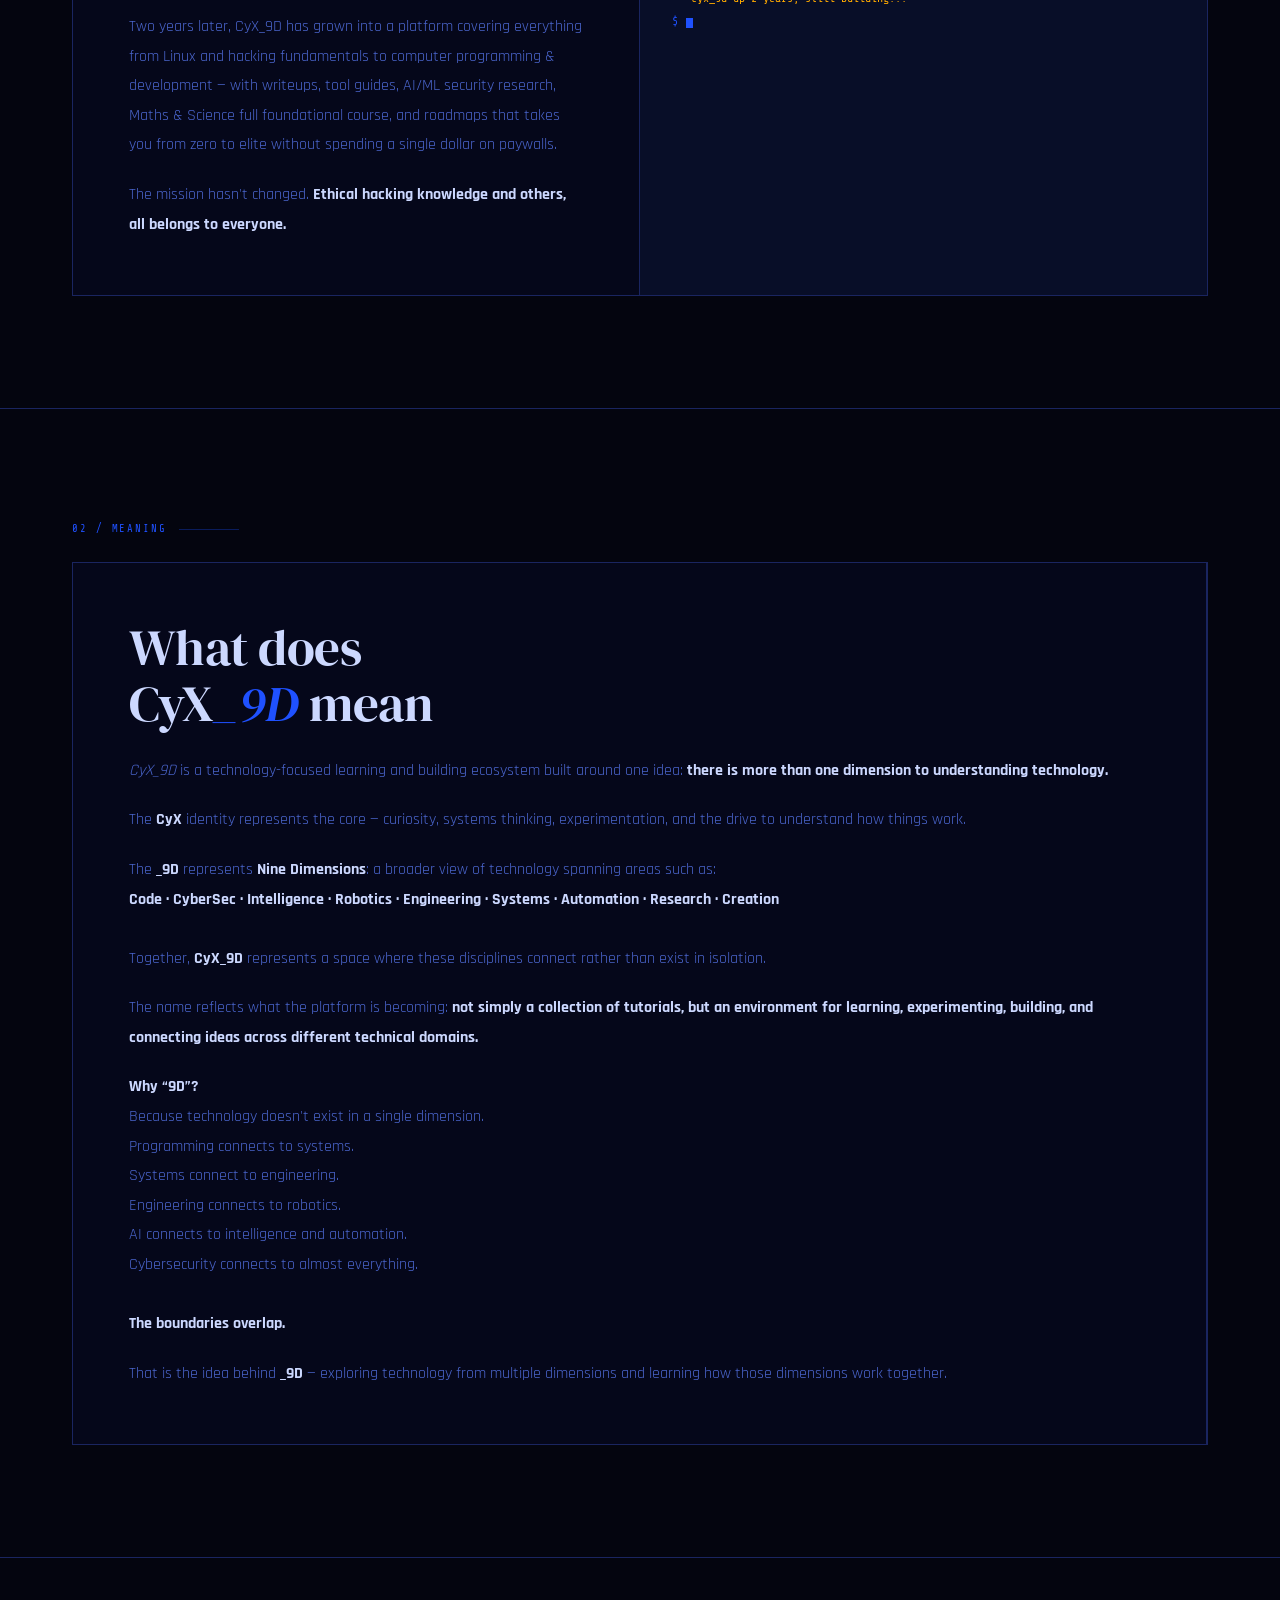
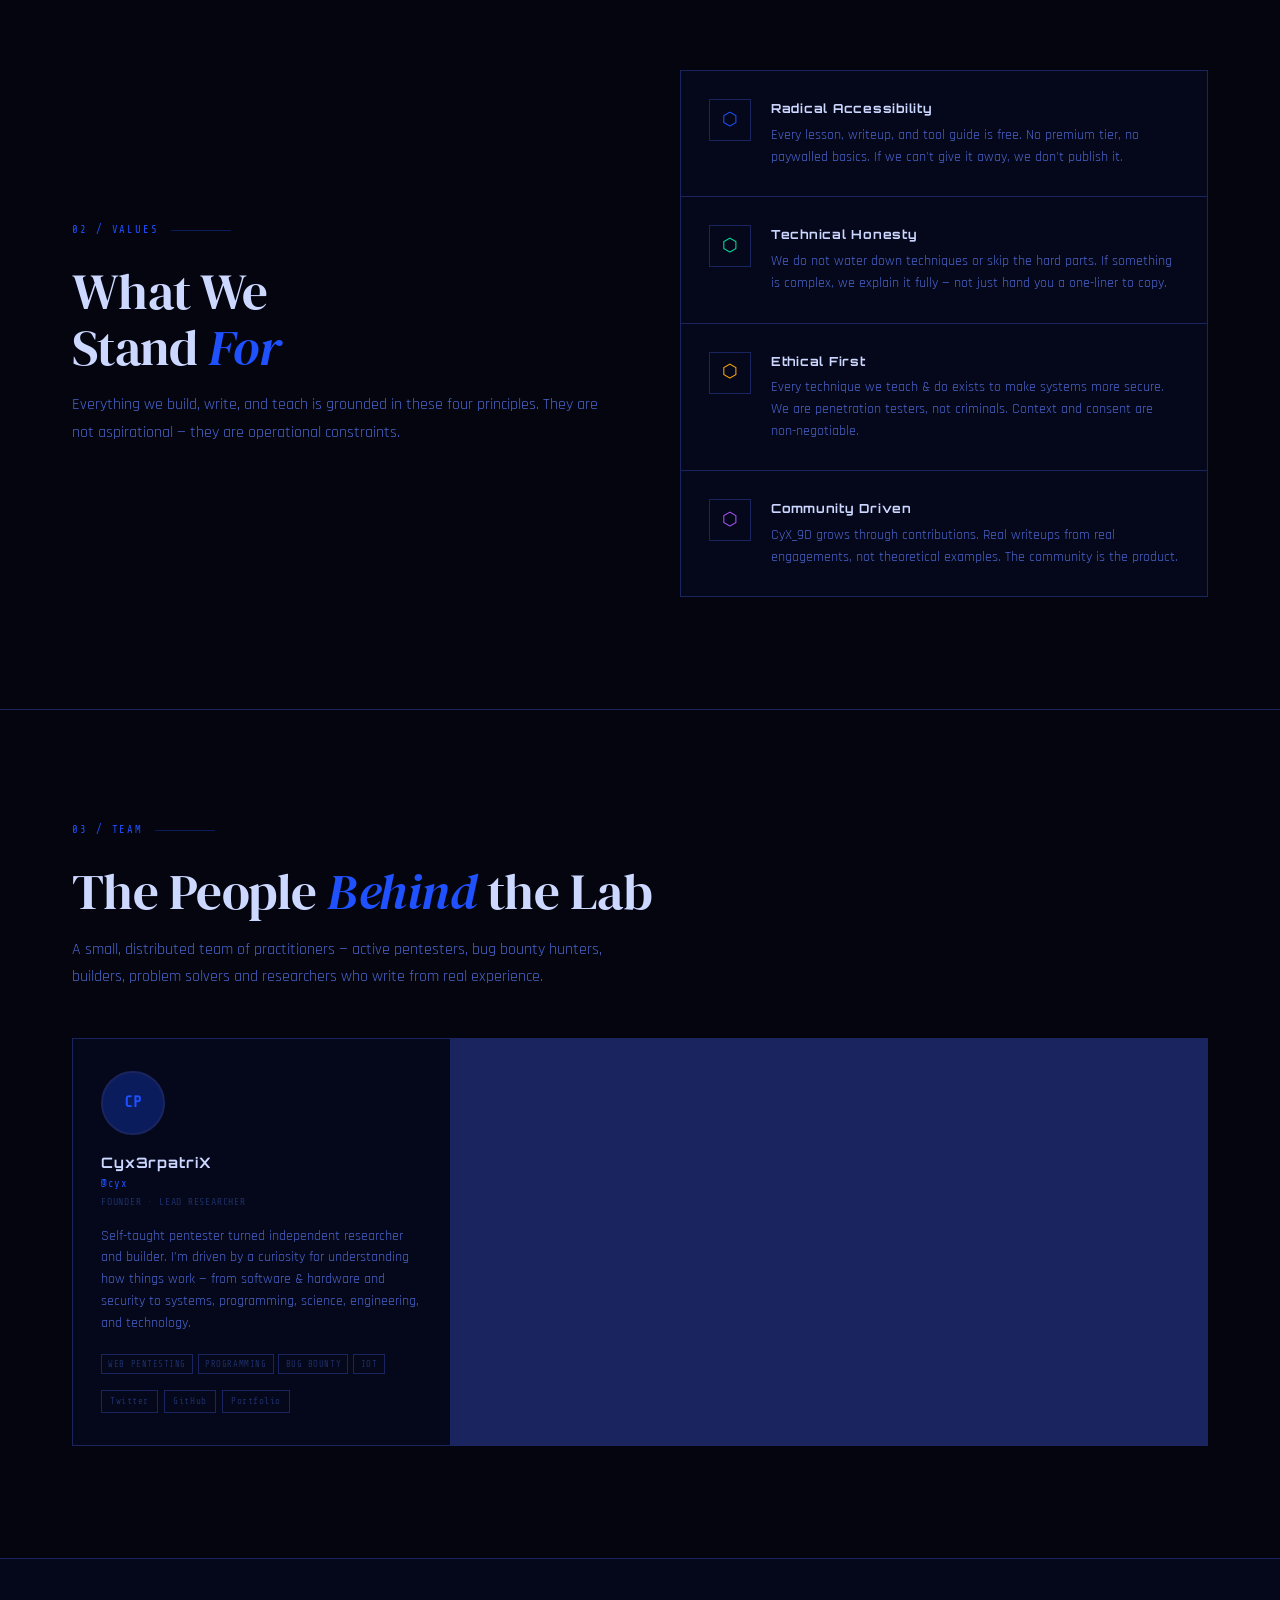
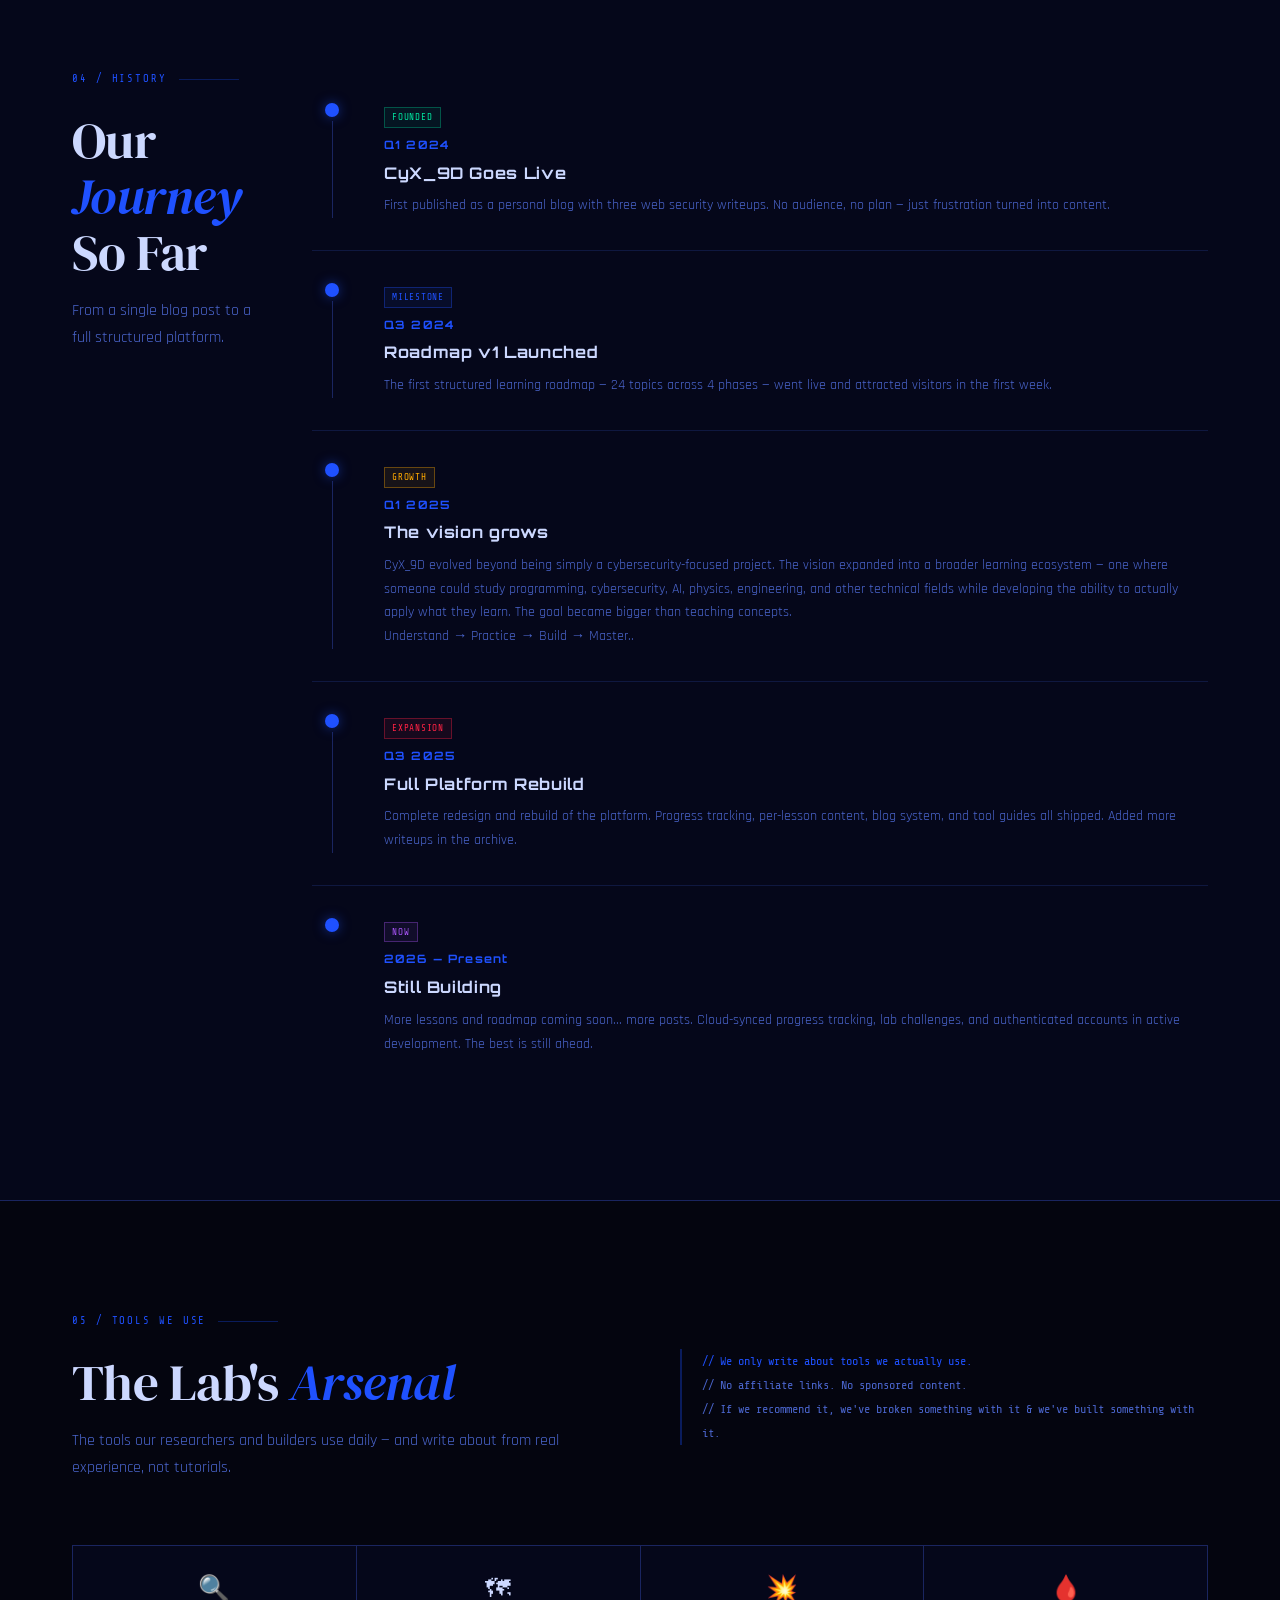
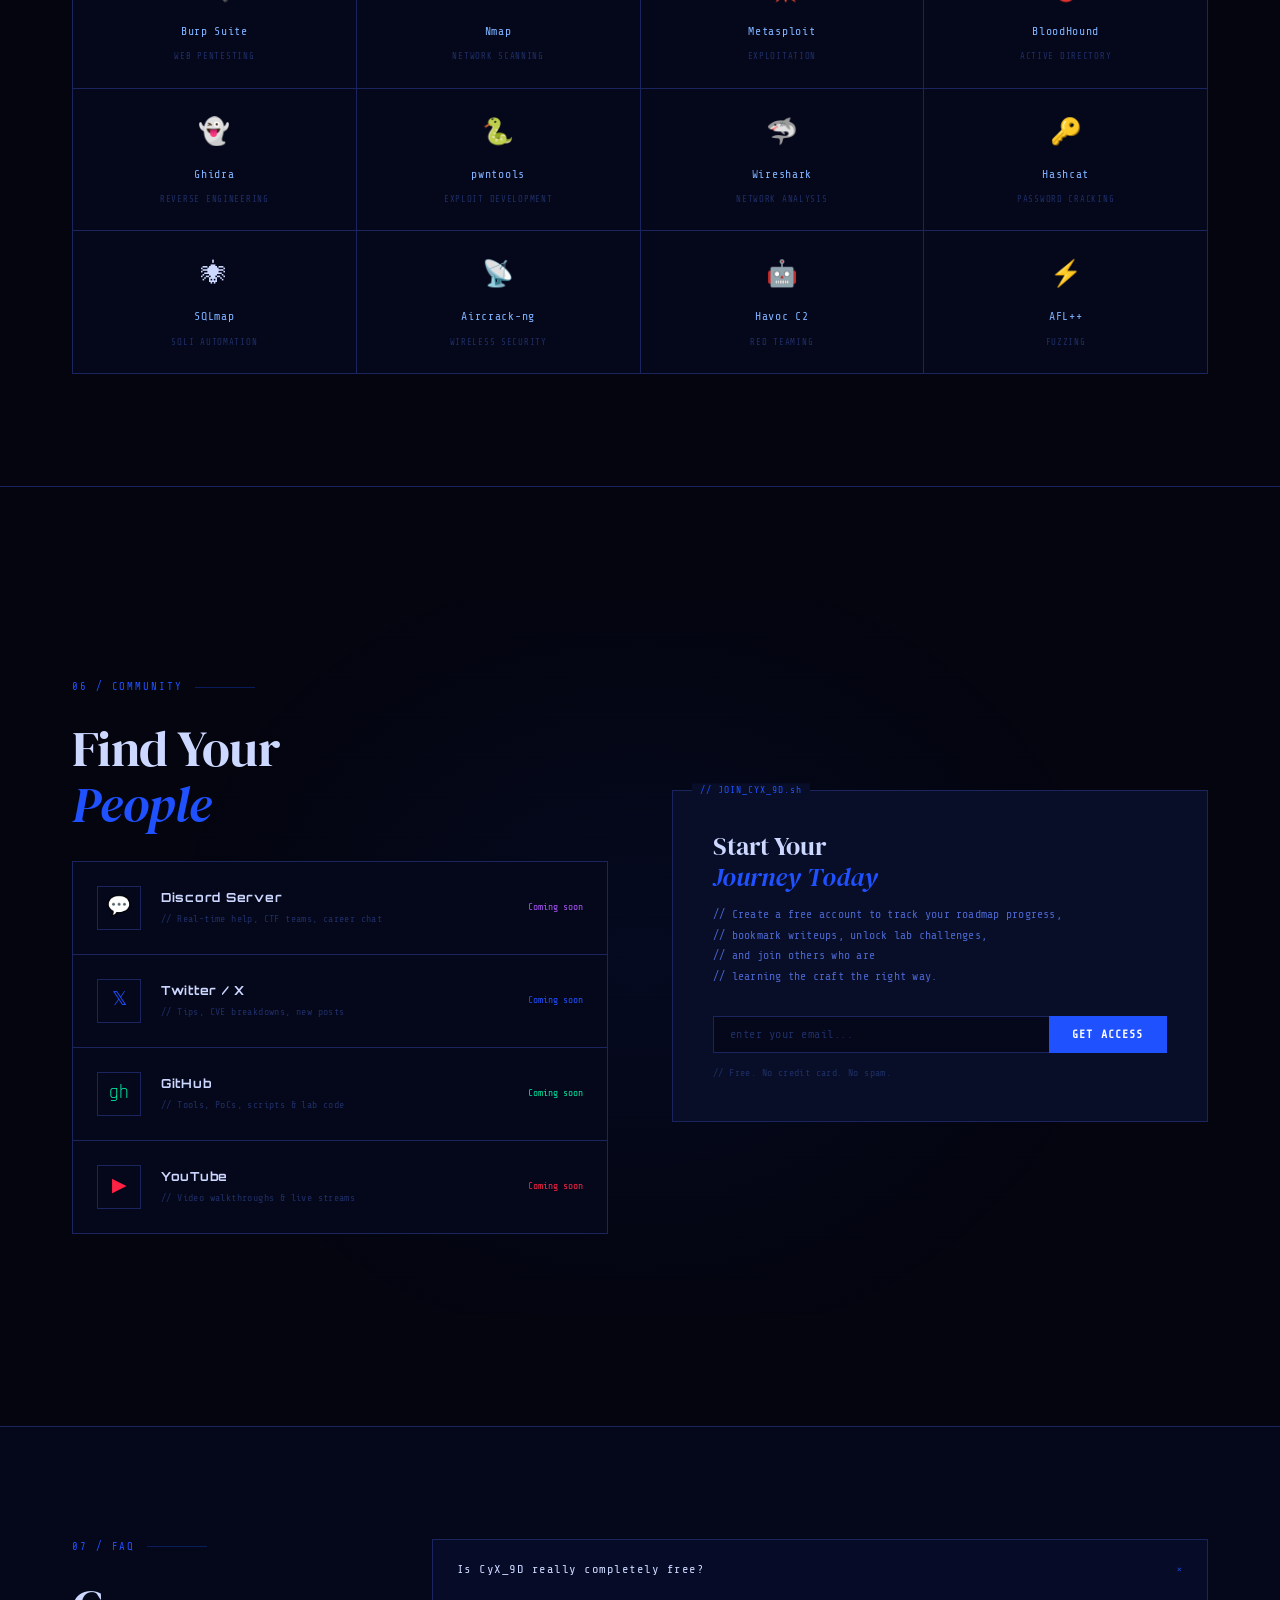
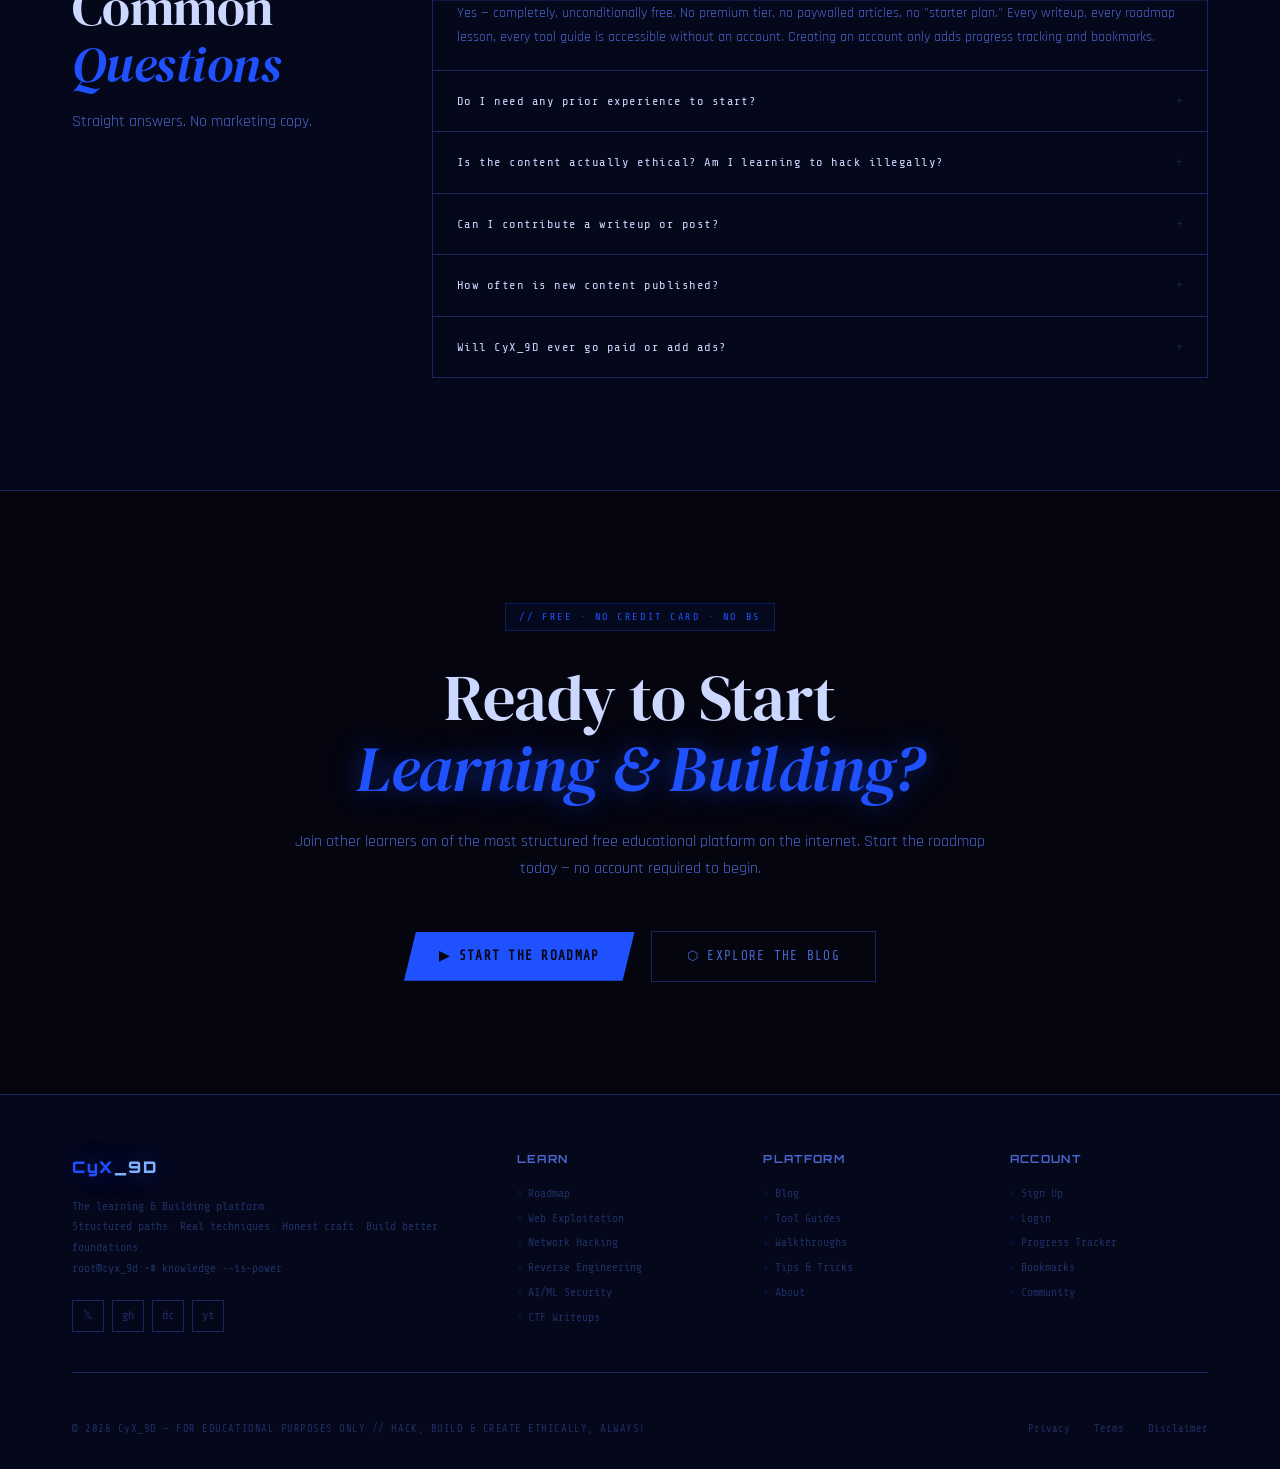
==== commit 97d8ade4: "Added About page" ====
--- a/about/index.html
+++ b/about/index.html
@@ -1274,7 +1274,7 @@
   </footer>
 
   <!-- ── SCRIPTS ──────────────────────────────────────── -->
-  <script src="./js/index.js"></script>
+  <script src="../js/index.js"></script>
   <script>
     /* --- Hero text changing ---- */
     const heroTexts = document.querySelectorAll(".hero-changing-text");
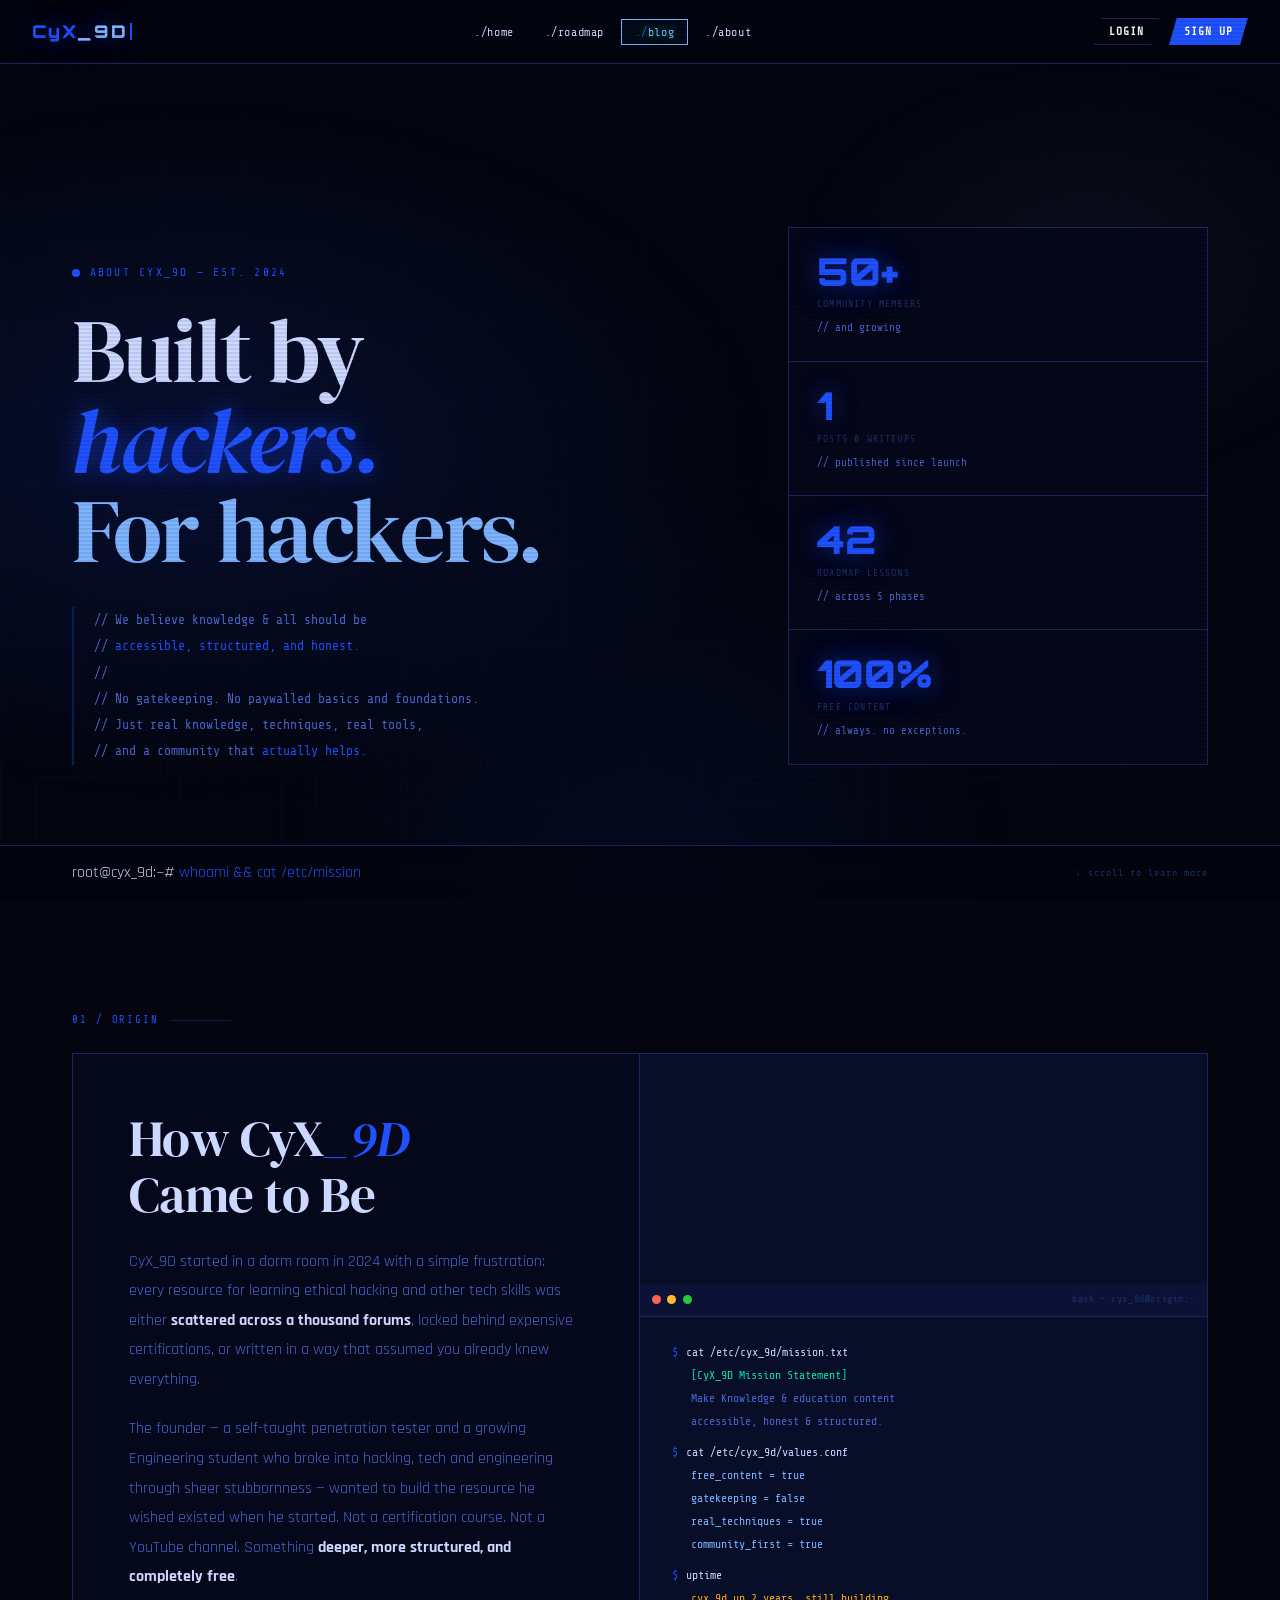
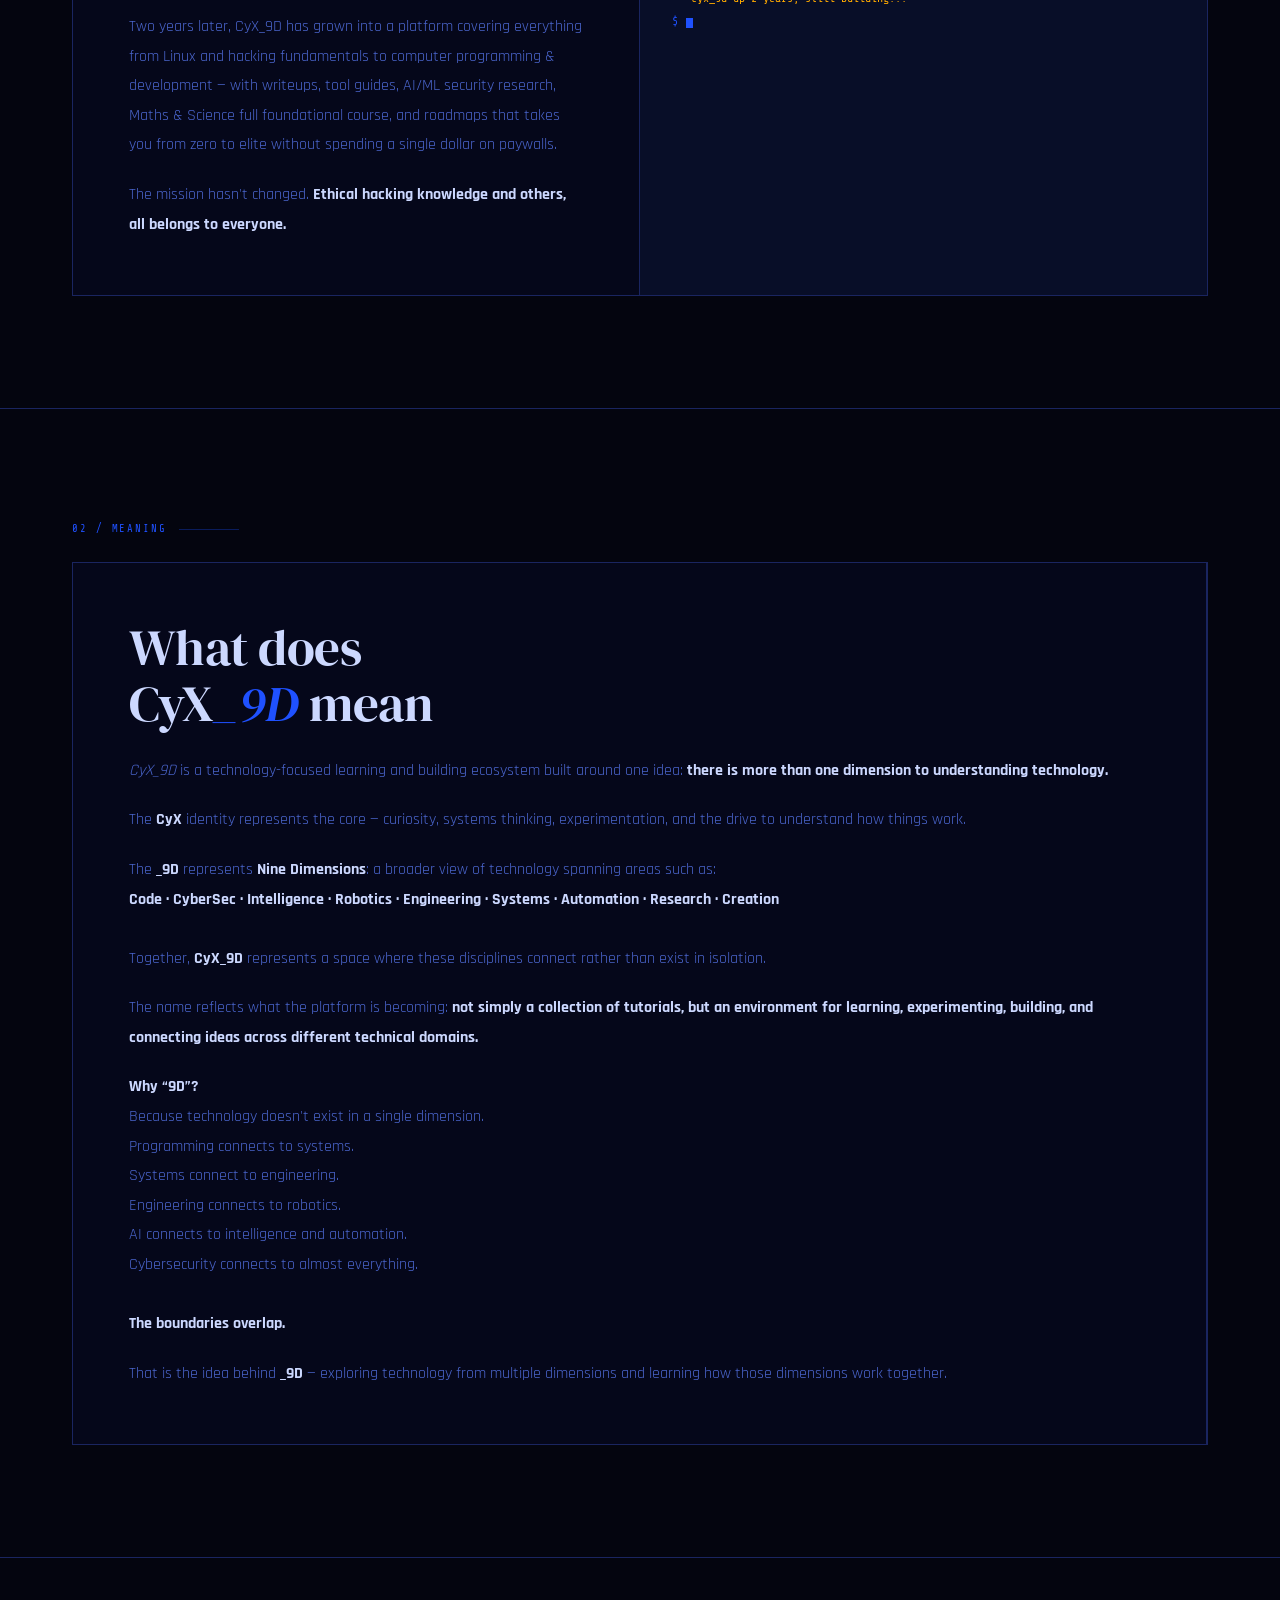
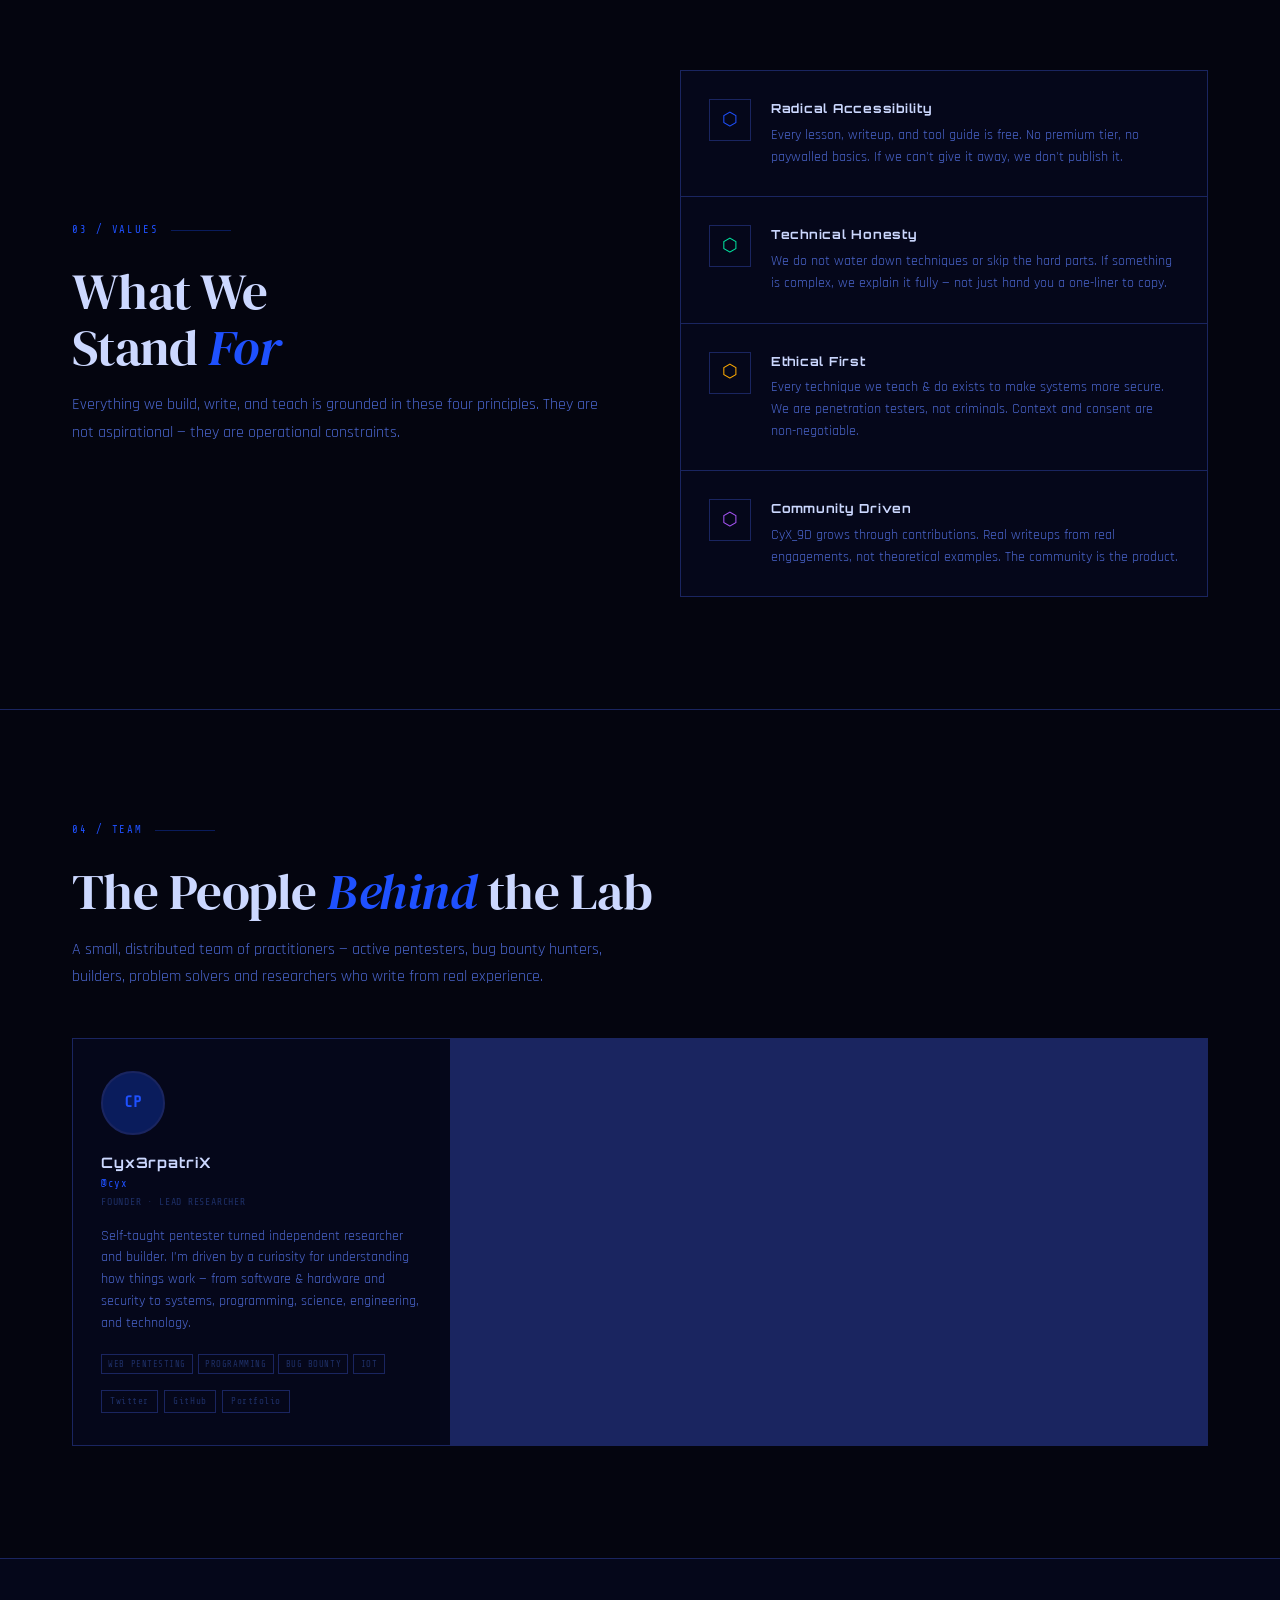
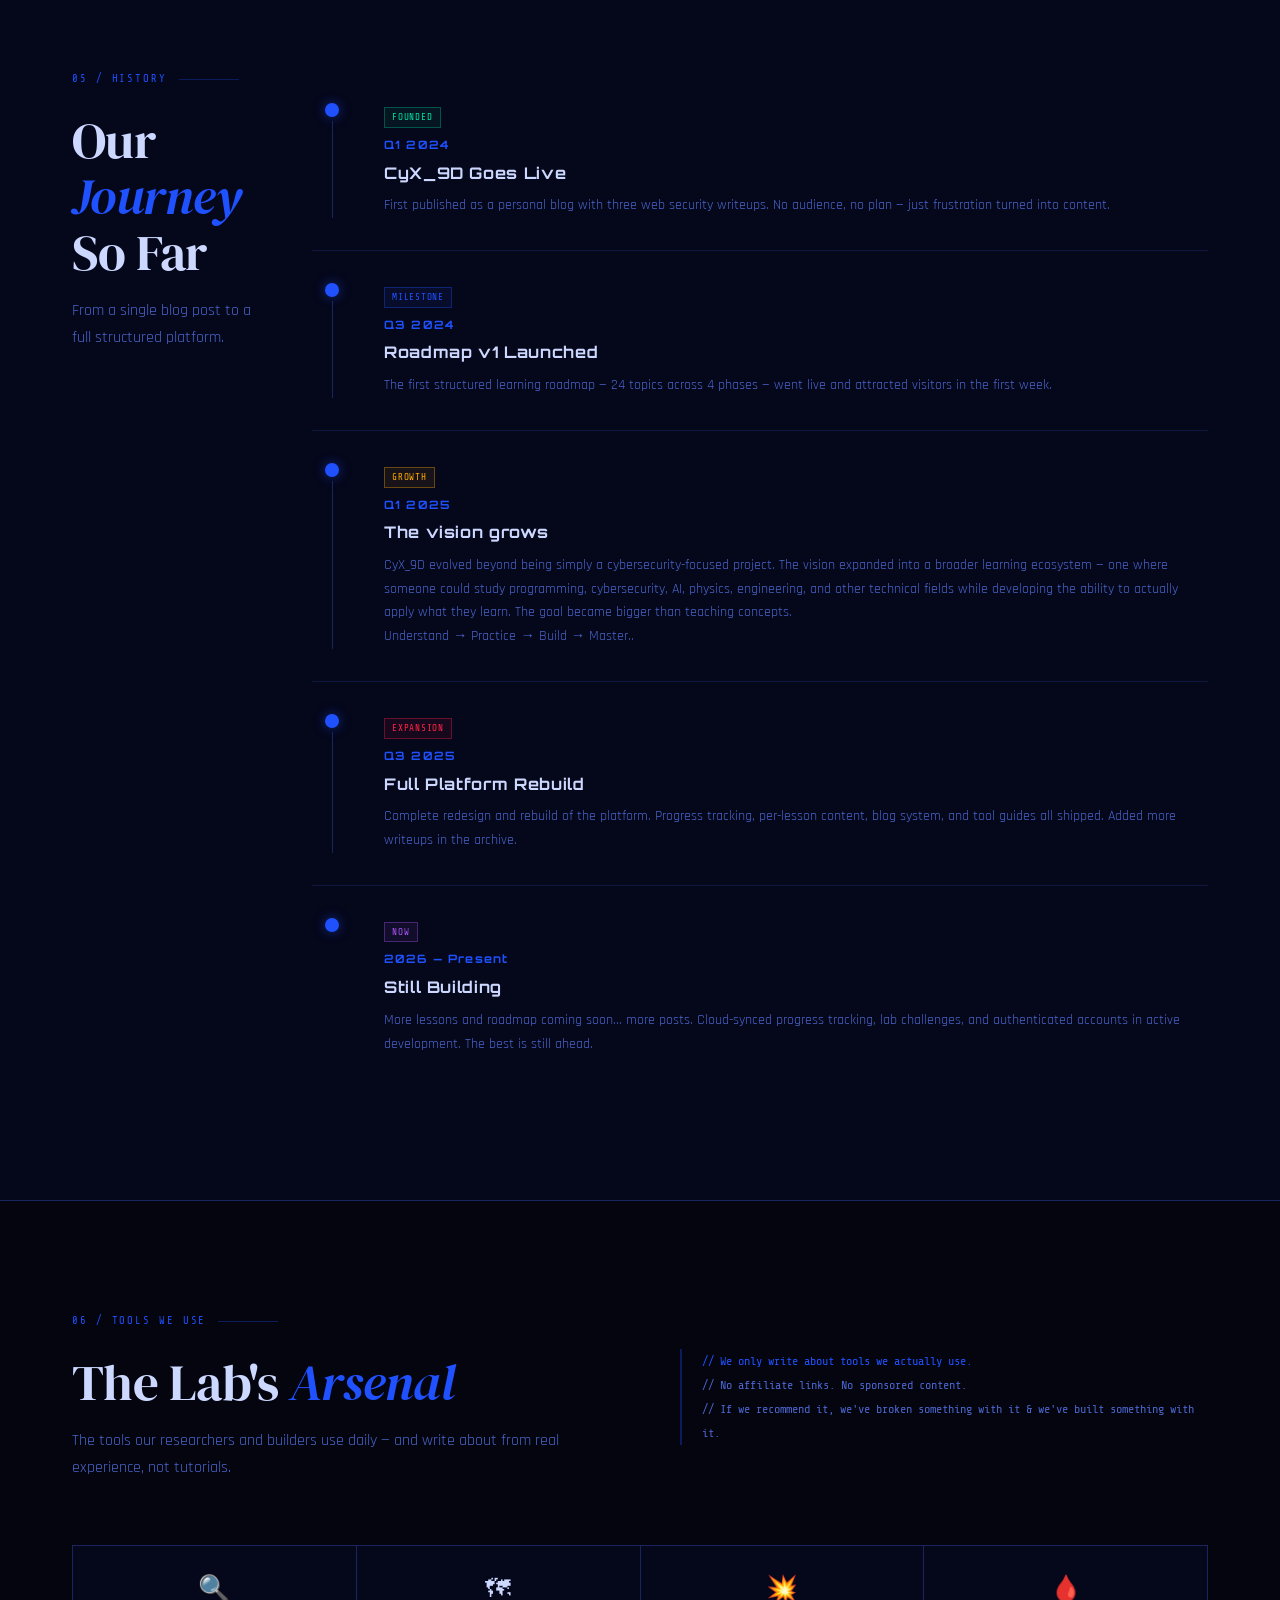
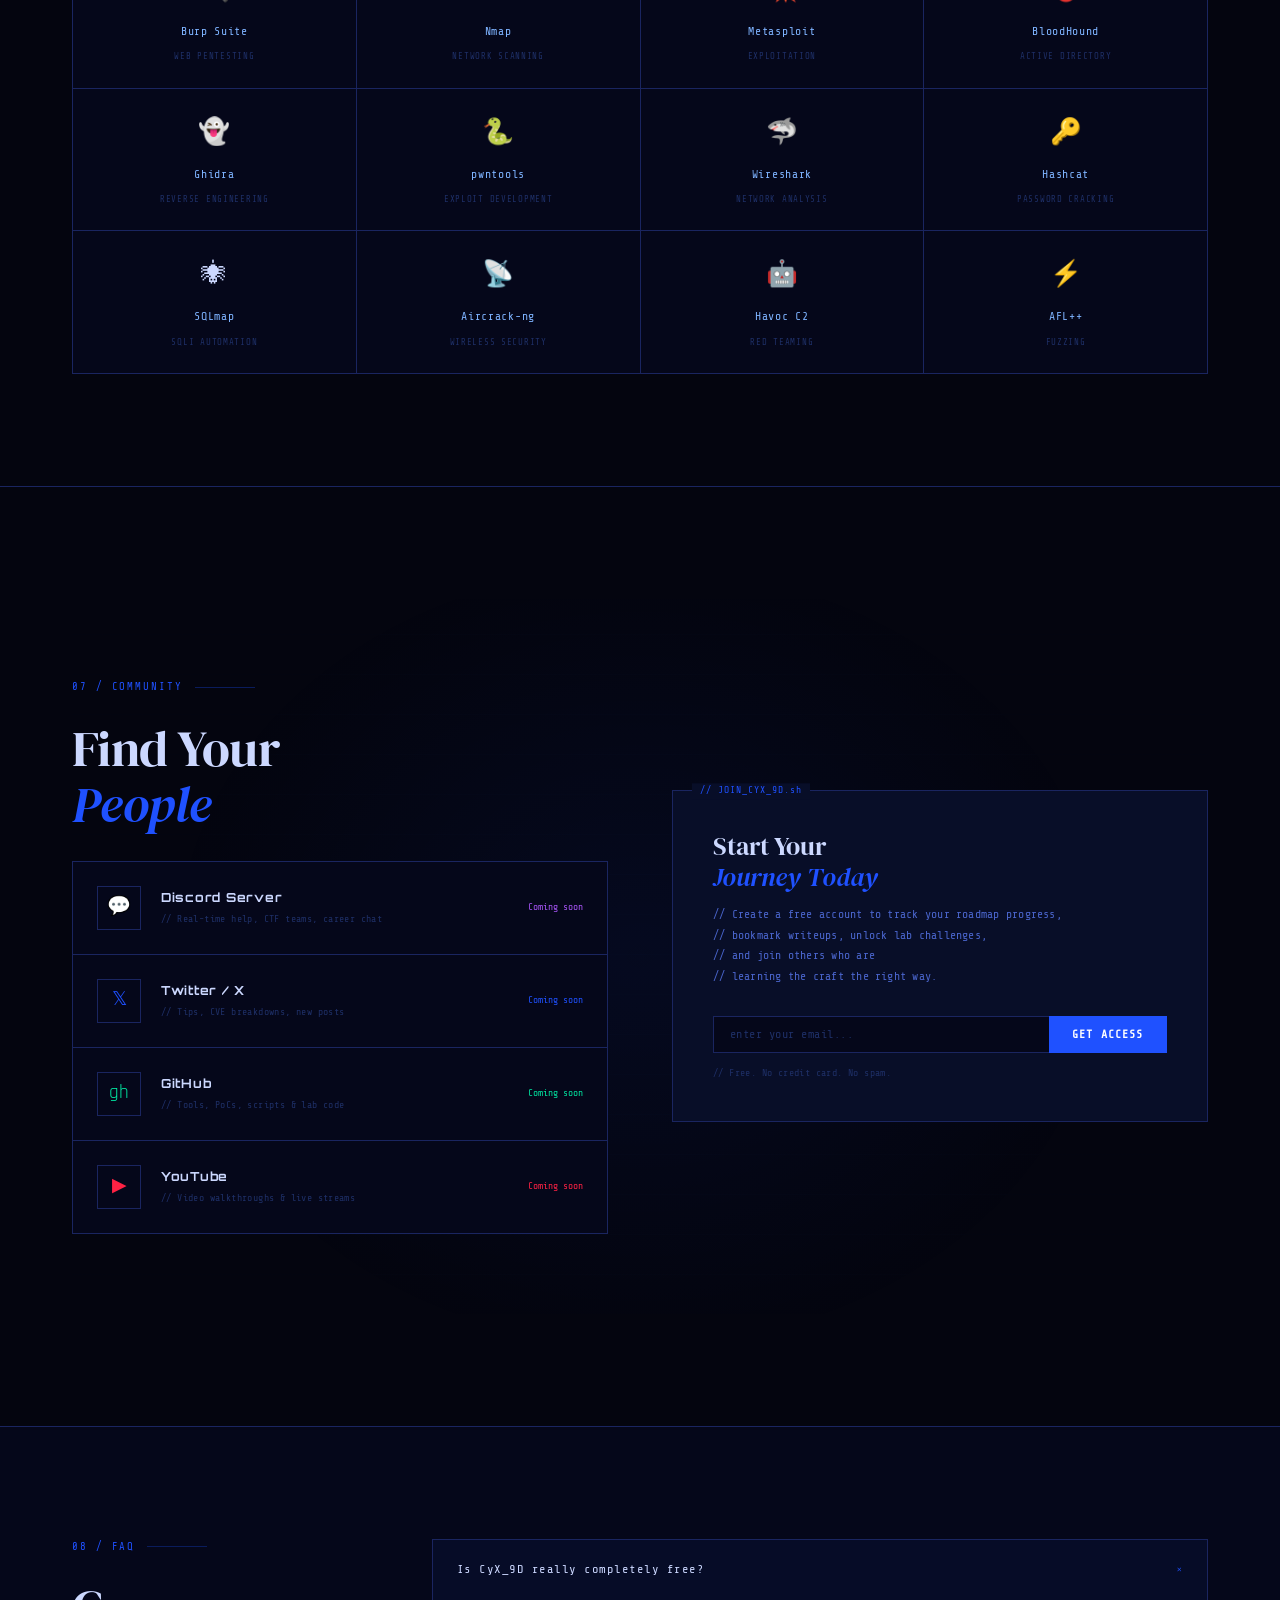
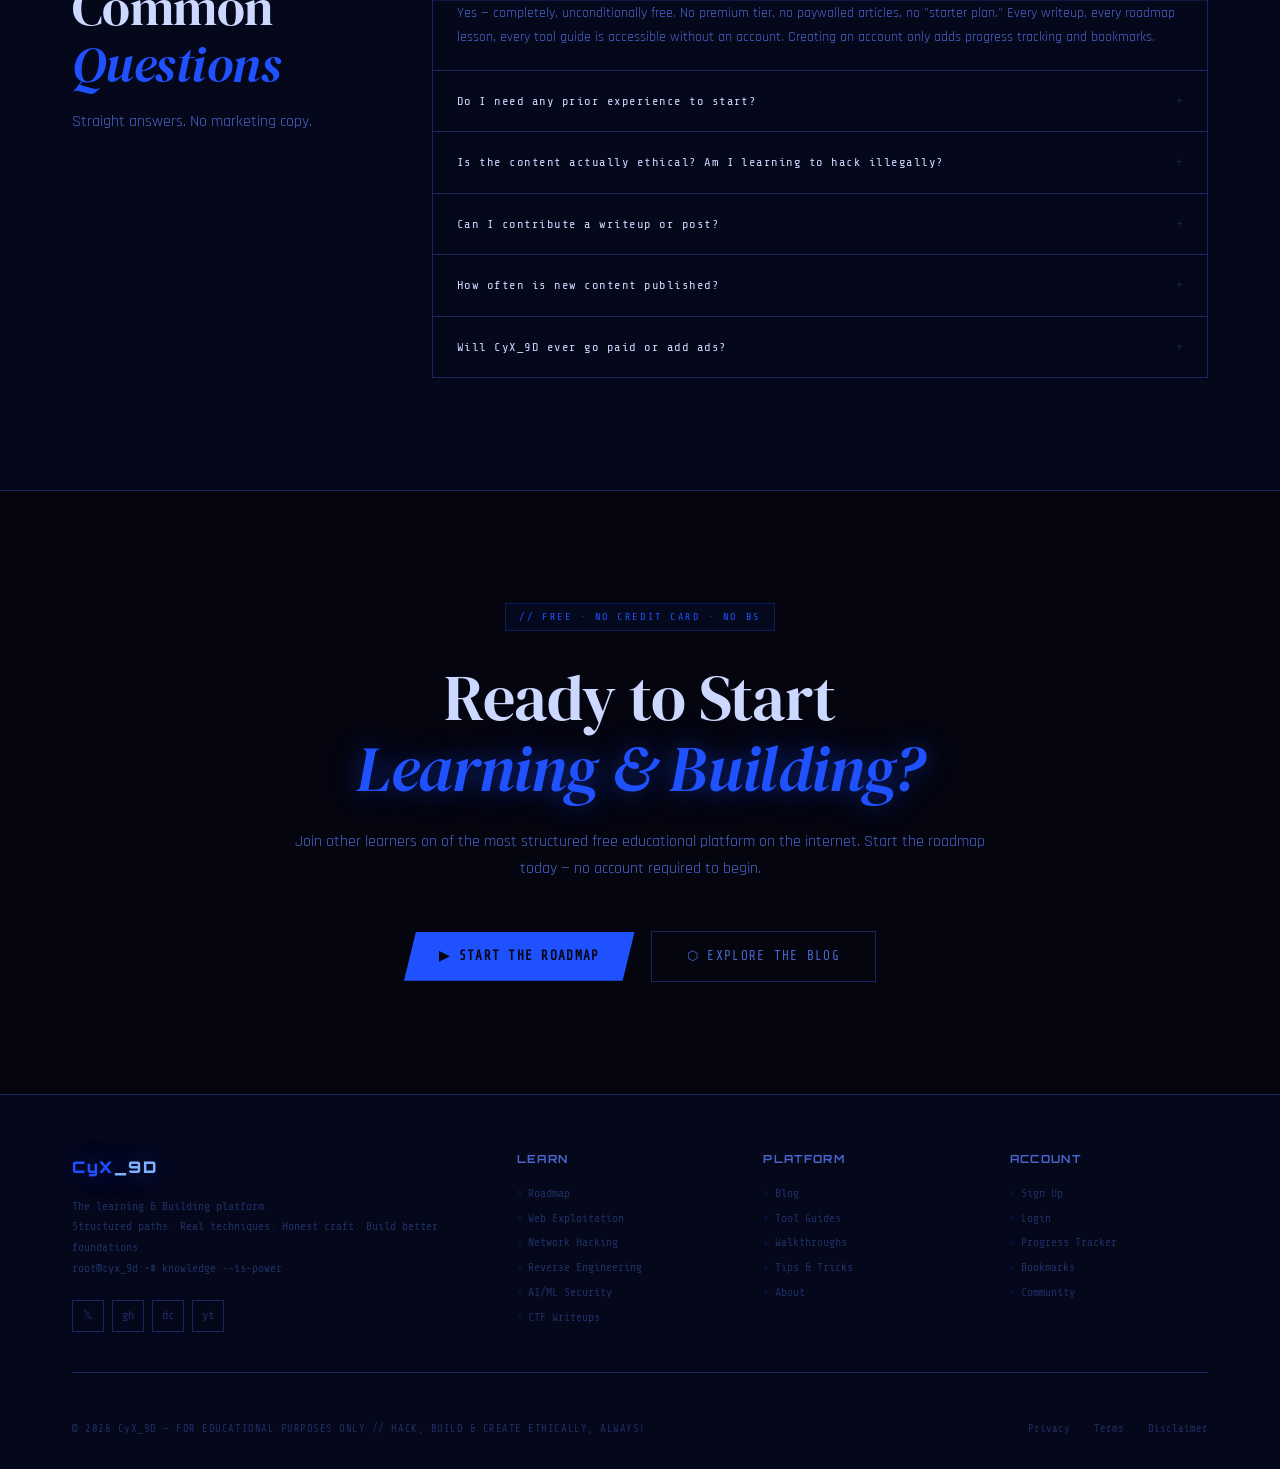
==== commit fbee938a: "Update index.html" ====
--- a/about/index.html
+++ b/about/index.html
@@ -780,7 +780,7 @@
     <div class="container">
       <div class="mission-layout">
         <div class="rev left">
-          <div class="sec-label">02 / VALUES</div>
+          <div class="sec-label">03 / VALUES</div>
           <div class="sec-title">What We<br>Stand <em>For</em></div>
           <p class="sec-sub">Everything we build, write, and teach is grounded in these four principles. They are not aspirational — they are operational constraints.</p>
         </div>
@@ -822,7 +822,7 @@
   <section id="team">
     <div class="container">
       <div class="rev">
-        <div class="sec-label">03 / TEAM</div>
+        <div class="sec-label">04 / TEAM</div>
         <div class="sec-title">The People <em>Behind</em> the Lab</div>
         <p class="sec-sub">A small, distributed team of practitioners — active pentesters, bug bounty hunters, builders, problem solvers and researchers who write from real experience.</p>
       </div>
@@ -962,7 +962,7 @@
     <div class="container">
       <div class="tl-inner">
         <div class="tl-header rev left">
-          <div class="sec-label">04 / HISTORY</div>
+          <div class="sec-label">05 / HISTORY</div>
           <div class="sec-title">Our <em>Journey</em><br>So Far</div>
           <p class="sec-sub" style="margin-top:.75rem">From a single blog post to a full structured platform.</p>
         </div>
@@ -1022,7 +1022,7 @@
     <div class="container">
       <div class="stack-intro">
         <div class="rev left">
-          <div class="sec-label">05 / TOOLS WE USE</div>
+          <div class="sec-label">06 / TOOLS WE USE</div>
           <div class="sec-title">The Lab's <em>Arsenal</em></div>
           <p class="sec-sub">The tools our researchers and builders use daily — and write about from real experience, not tutorials.</p>
         </div>
@@ -1056,7 +1056,7 @@
         <div class="community-bg"></div>
         <div class="community-inner">
           <div class="comm-left rev left">
-            <div class="sec-label">06 / COMMUNITY</div>
+            <div class="sec-label">07 / COMMUNITY</div>
             <div class="sec-title" style="margin-bottom:1.75rem">Find Your<br><em>People</em></div>
             <div class="comm-channels">
               <a href="#" class="ch-card" style="--ch-col:var(--pur)">
@@ -1119,7 +1119,7 @@
     <div class="container">
       <div class="faq-layout">
         <div class="faq-sticky rev left">
-          <div class="sec-label">07 / FAQ</div>
+          <div class="sec-label">08 / FAQ</div>
           <div class="sec-title">Common<br><em>Questions</em></div>
           <p class="sec-sub" style="margin-top:.75rem">Straight answers. No marketing copy.</p>
         </div>
@@ -1274,7 +1274,7 @@
   </footer>
 
   <!-- ── SCRIPTS ──────────────────────────────────────── -->
-  <script src="../js/index.js"></script>
+  <script src="../assets/js/index.js"></script>
   <script>
     /* --- Hero text changing ---- */
     const heroTexts = document.querySelectorAll(".hero-changing-text");
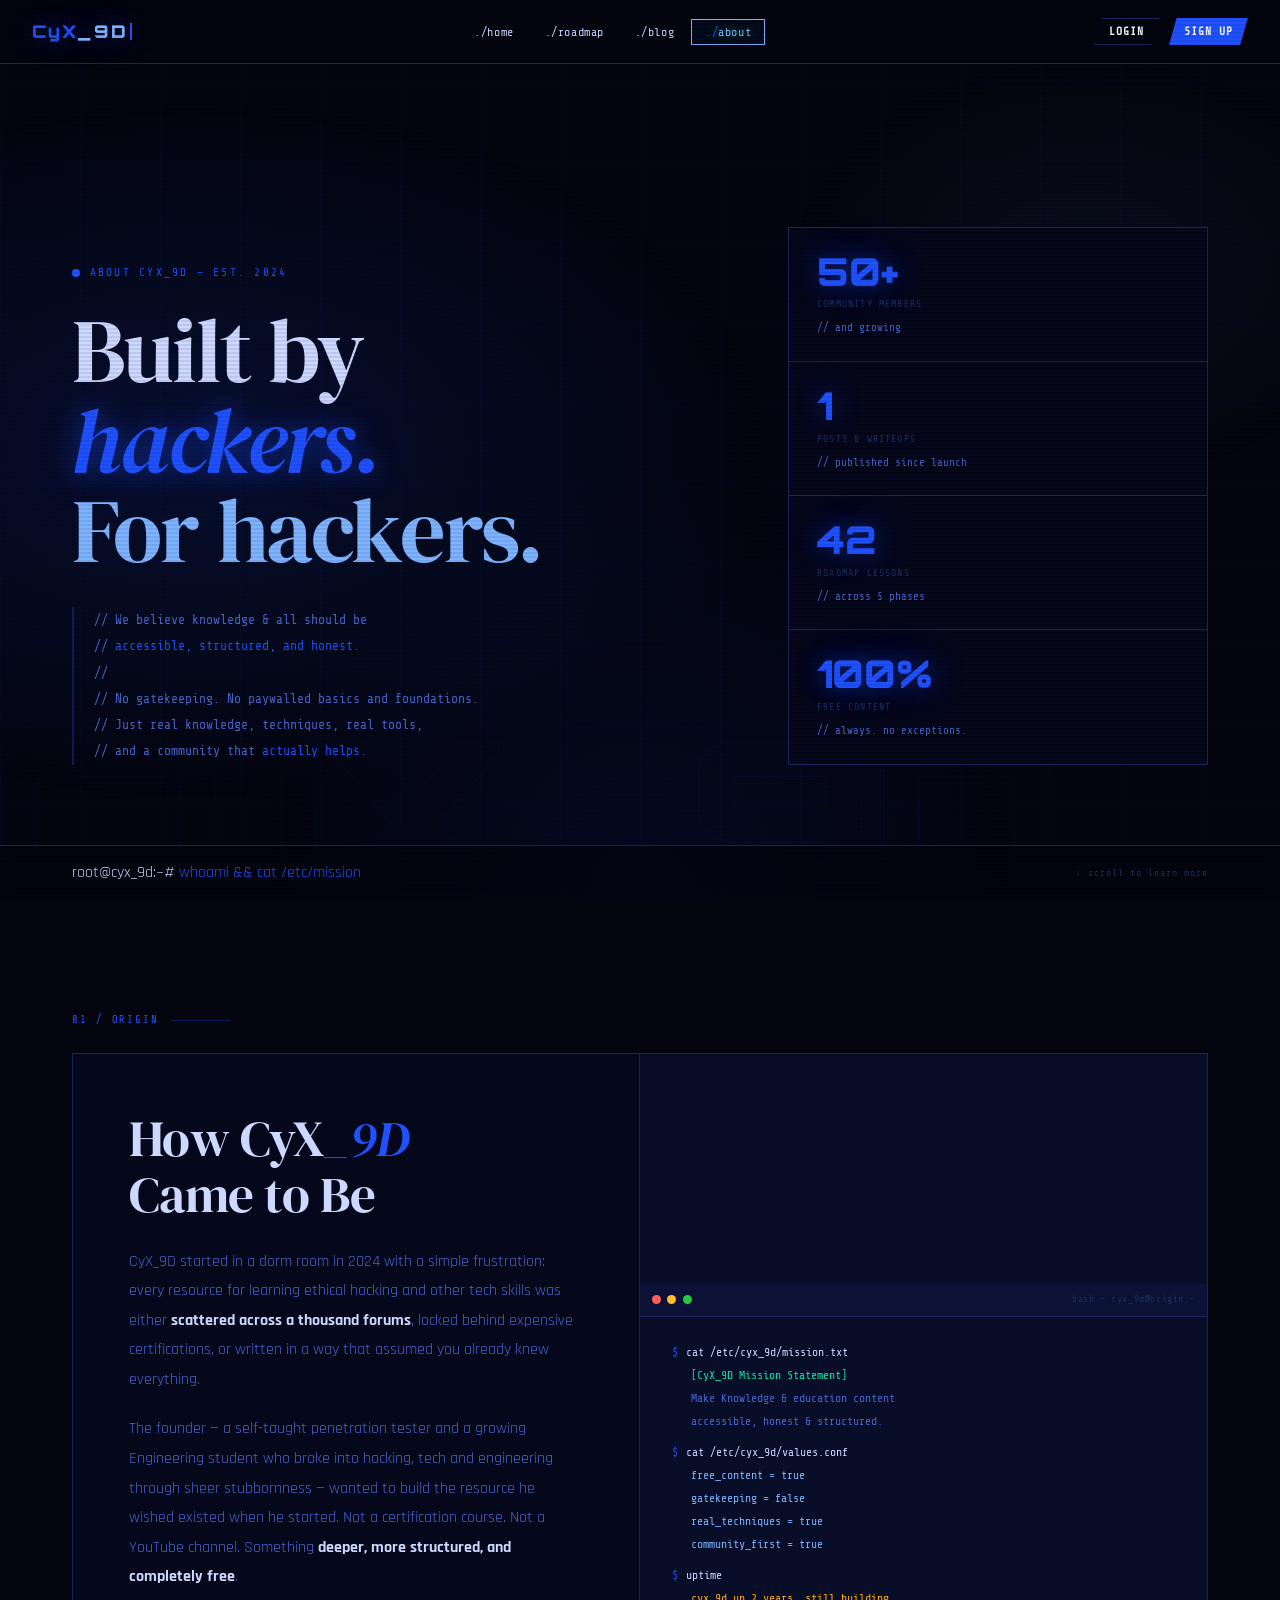
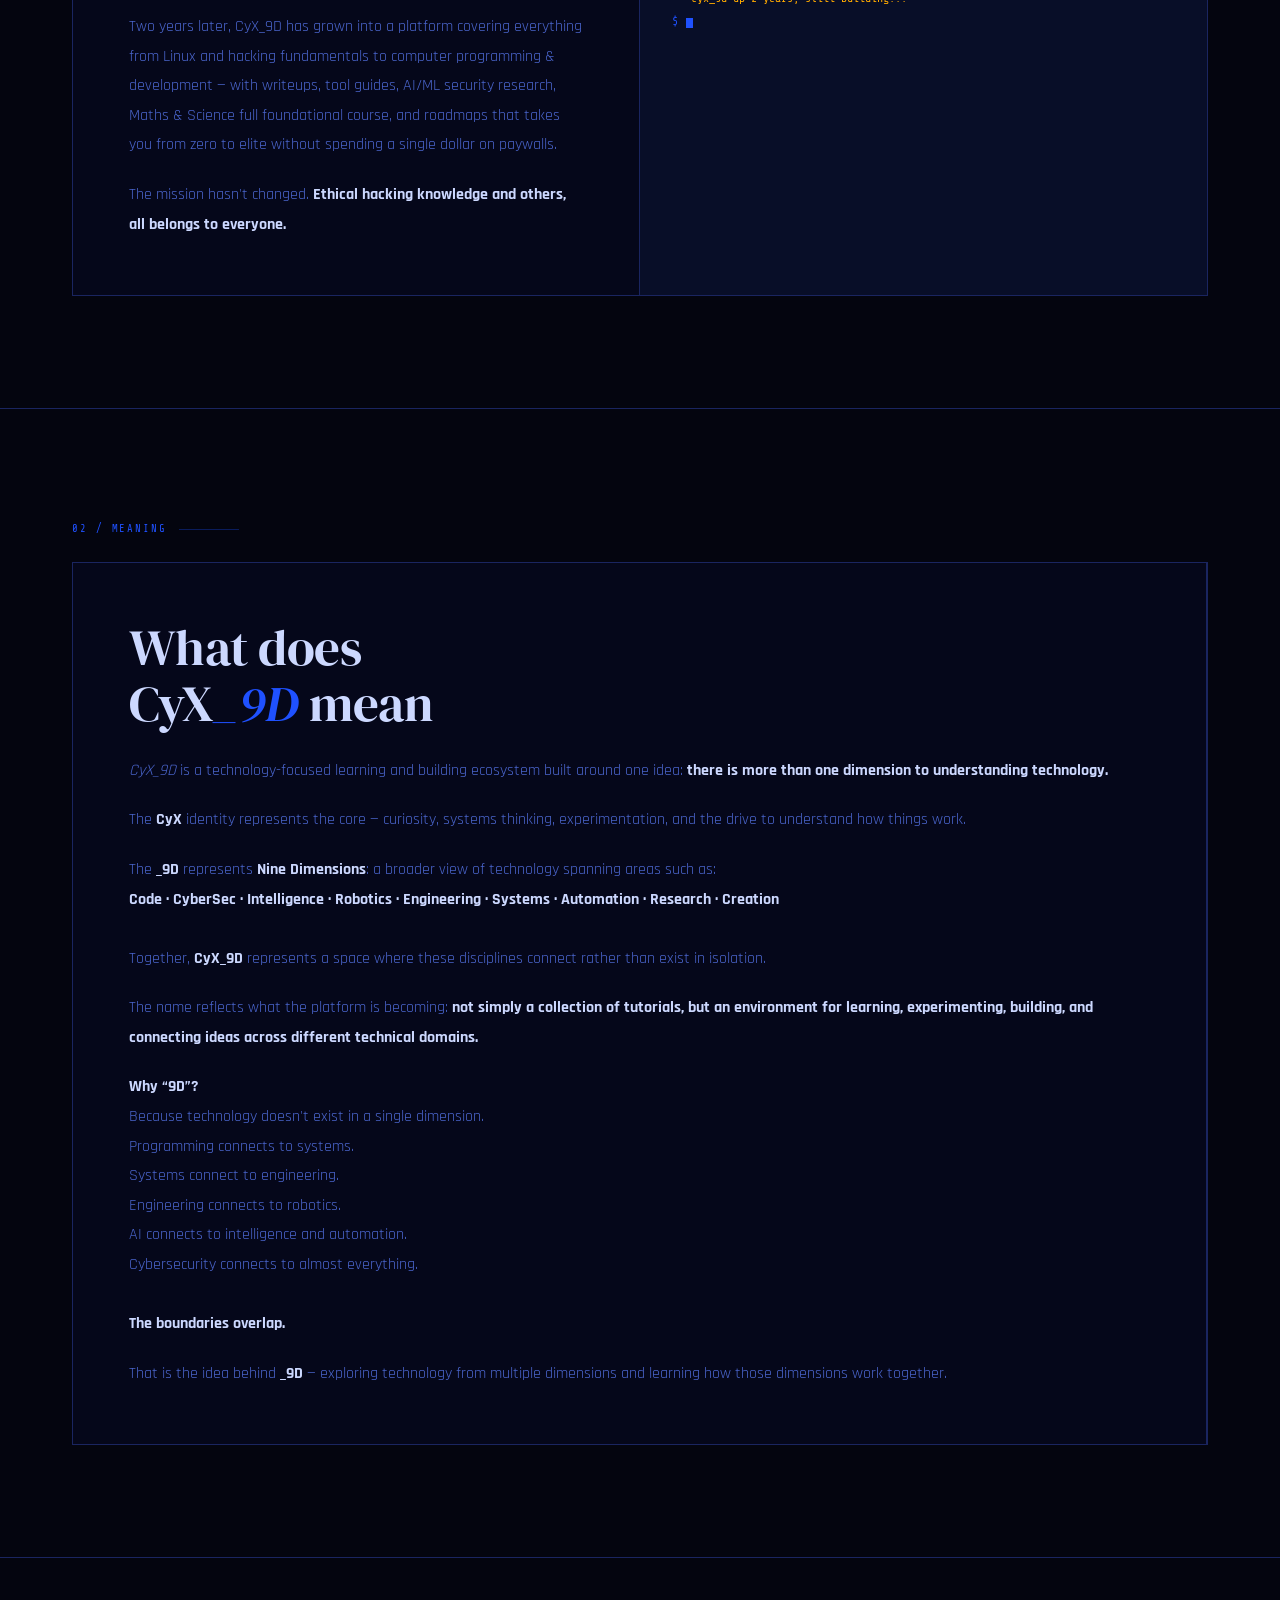
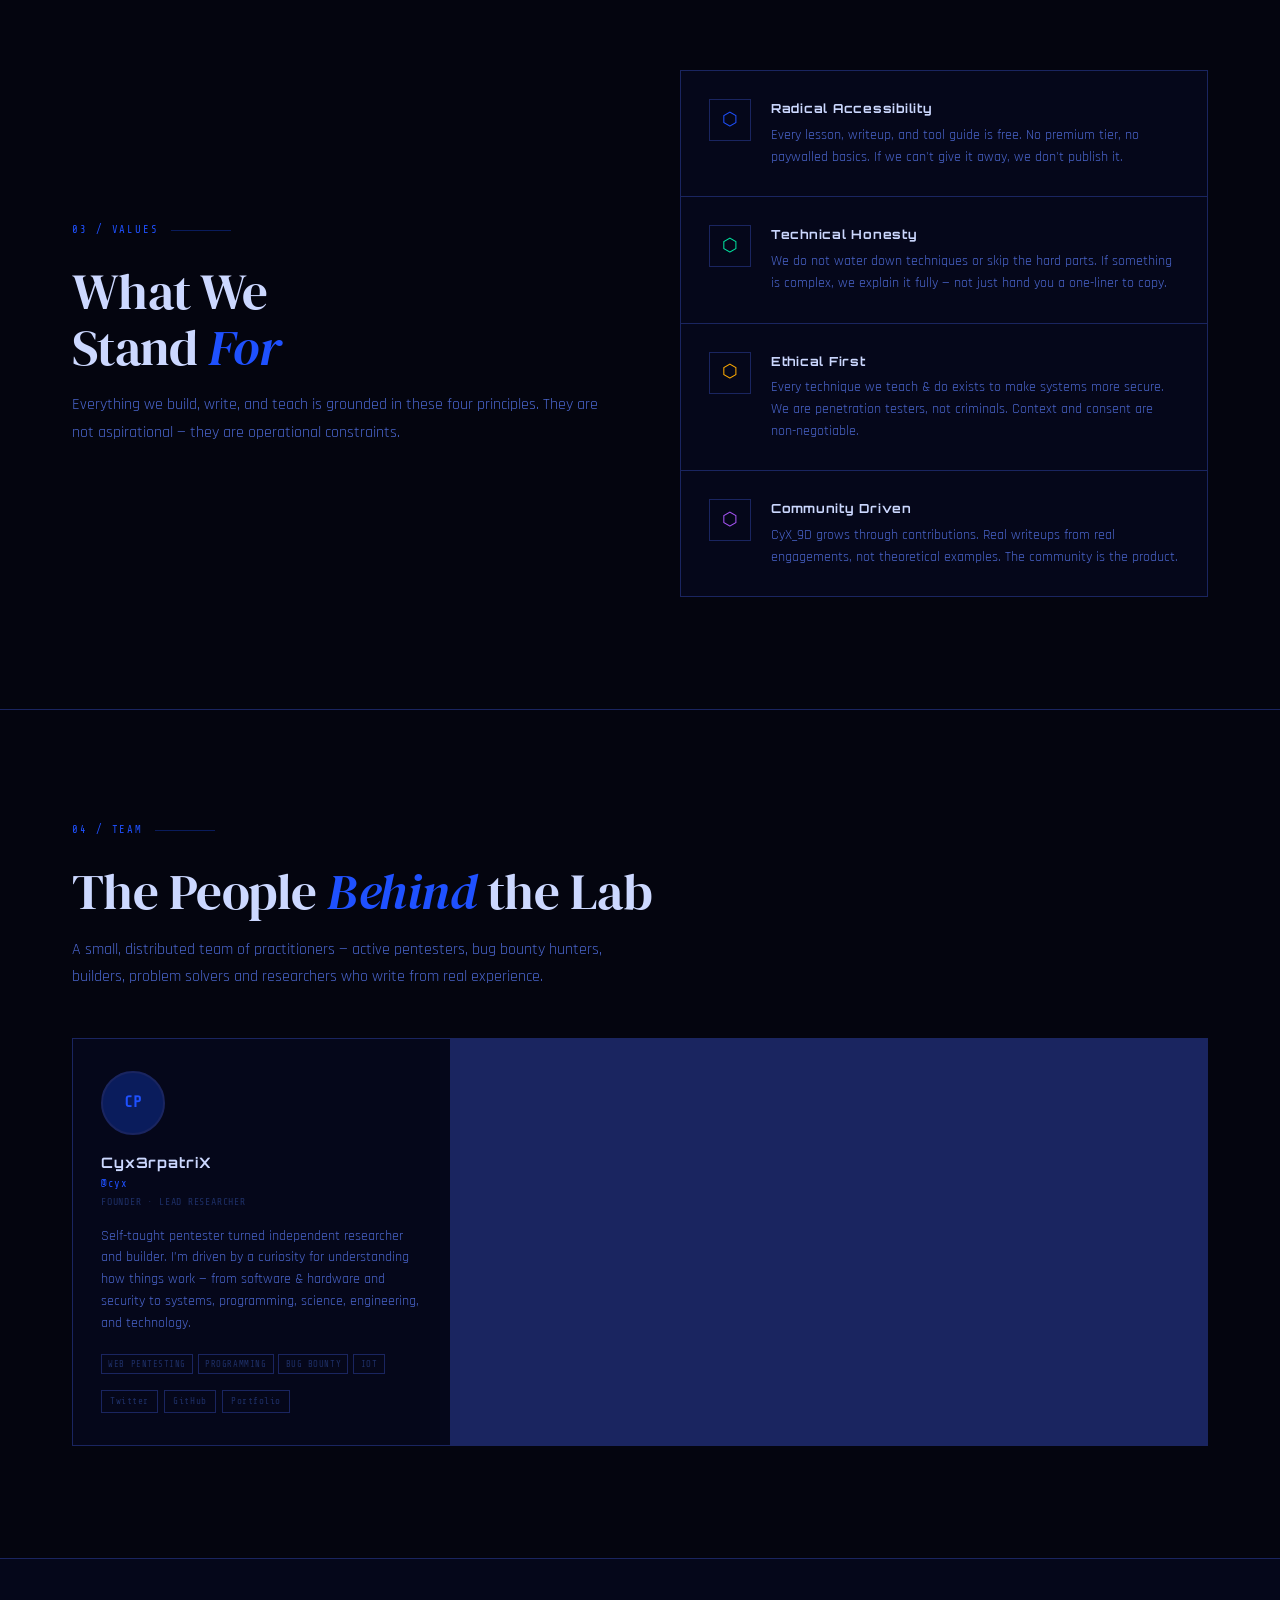
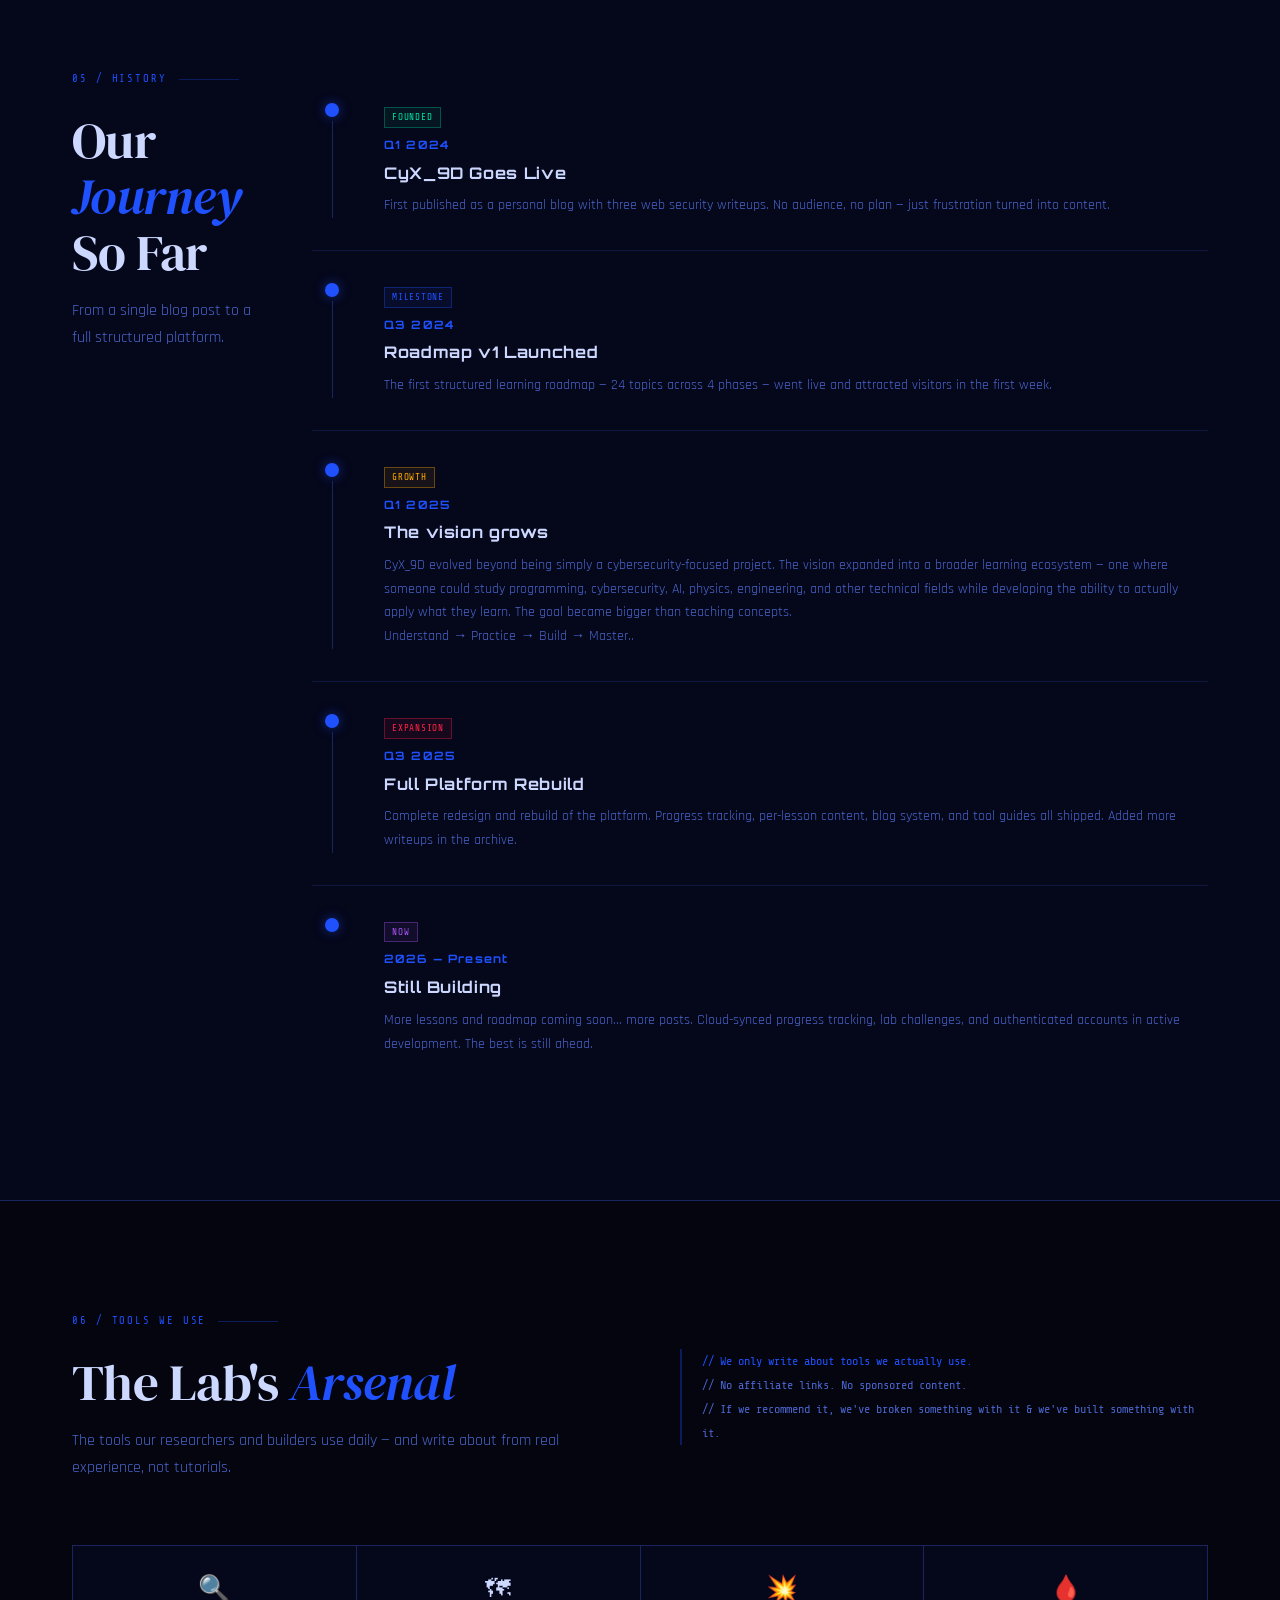
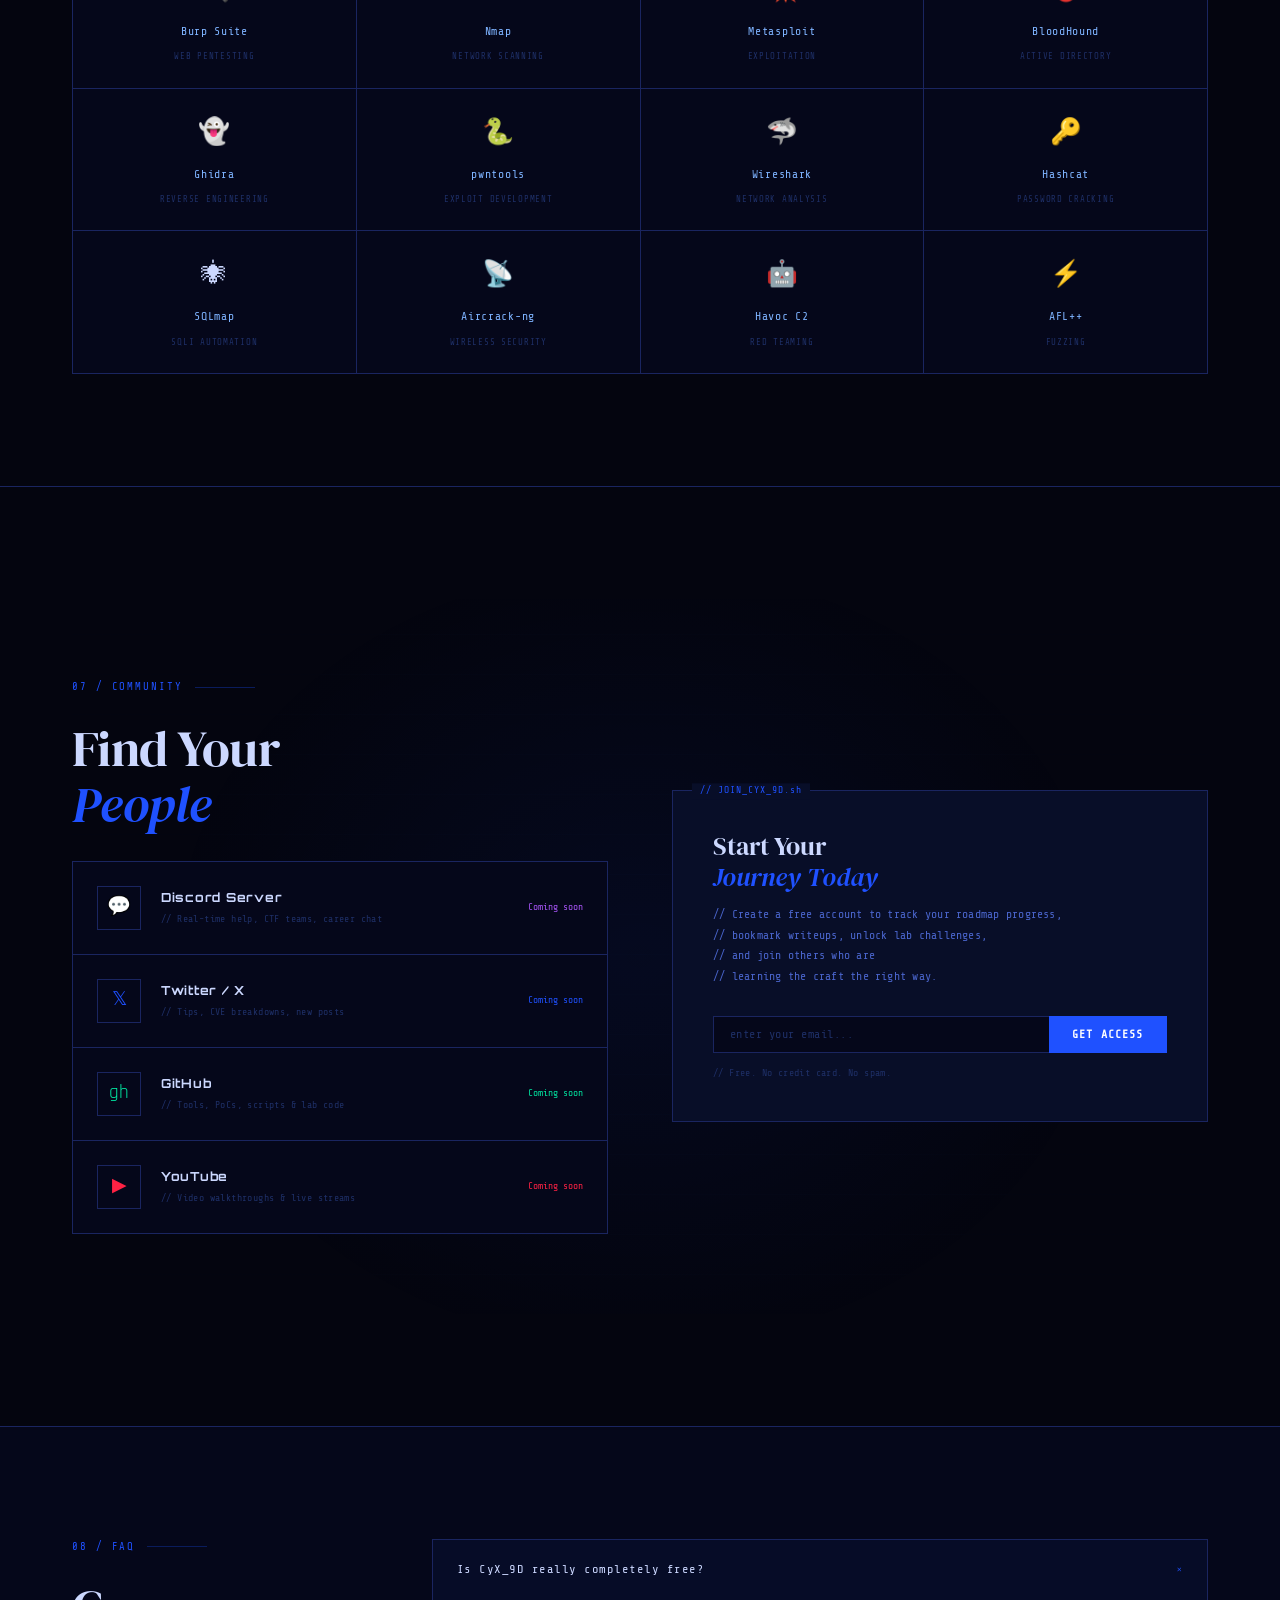
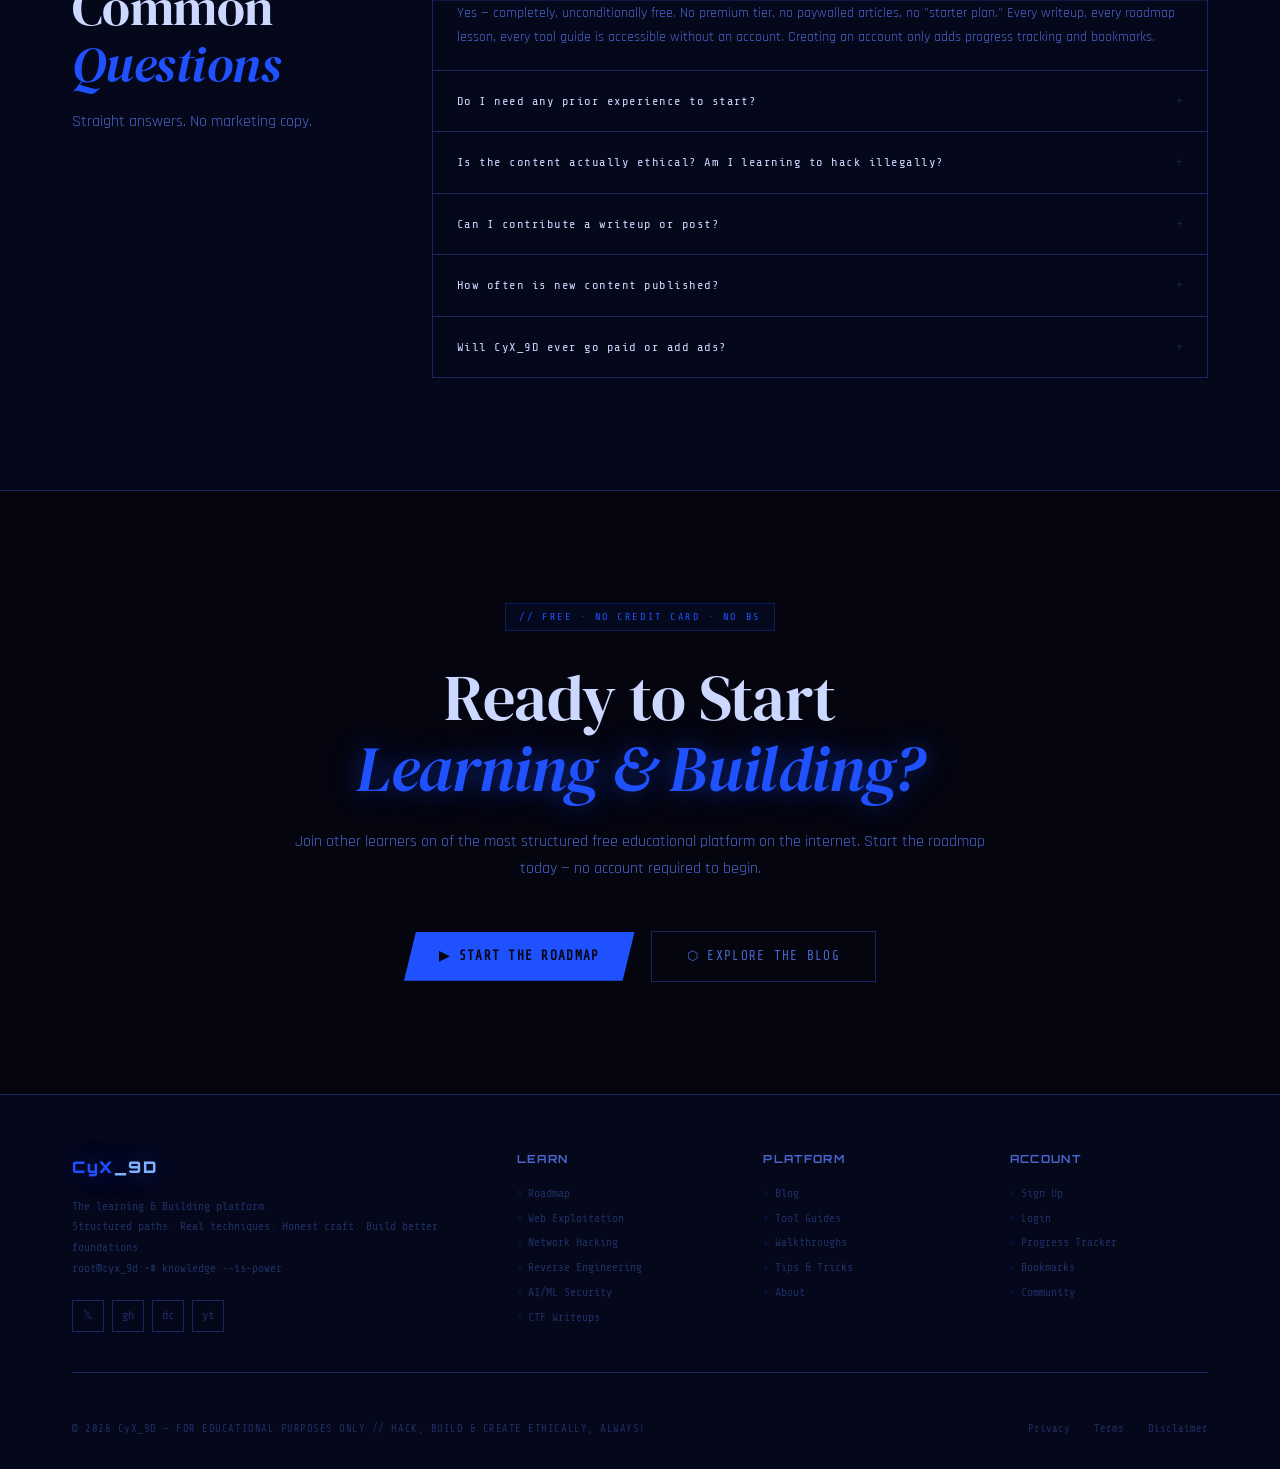
==== commit 2691f412: "Update index.html" ====
--- a/about/index.html
+++ b/about/index.html
@@ -641,8 +641,8 @@
     <ul class="nlinks">
       <li><a href="../index.html">home</a></li>
       <li><a href="../roadmap/">roadmap</a></li>
-      <li><a href="../blog/" class="act">blog</a></li>
-      <li><a href="index.html">about</a></li>
+      <li><a href="../blog/">blog</a></li>
+      <li><a href="index.html" class="act">about</a></li>
     </ul>
 
     <div class="nauth">
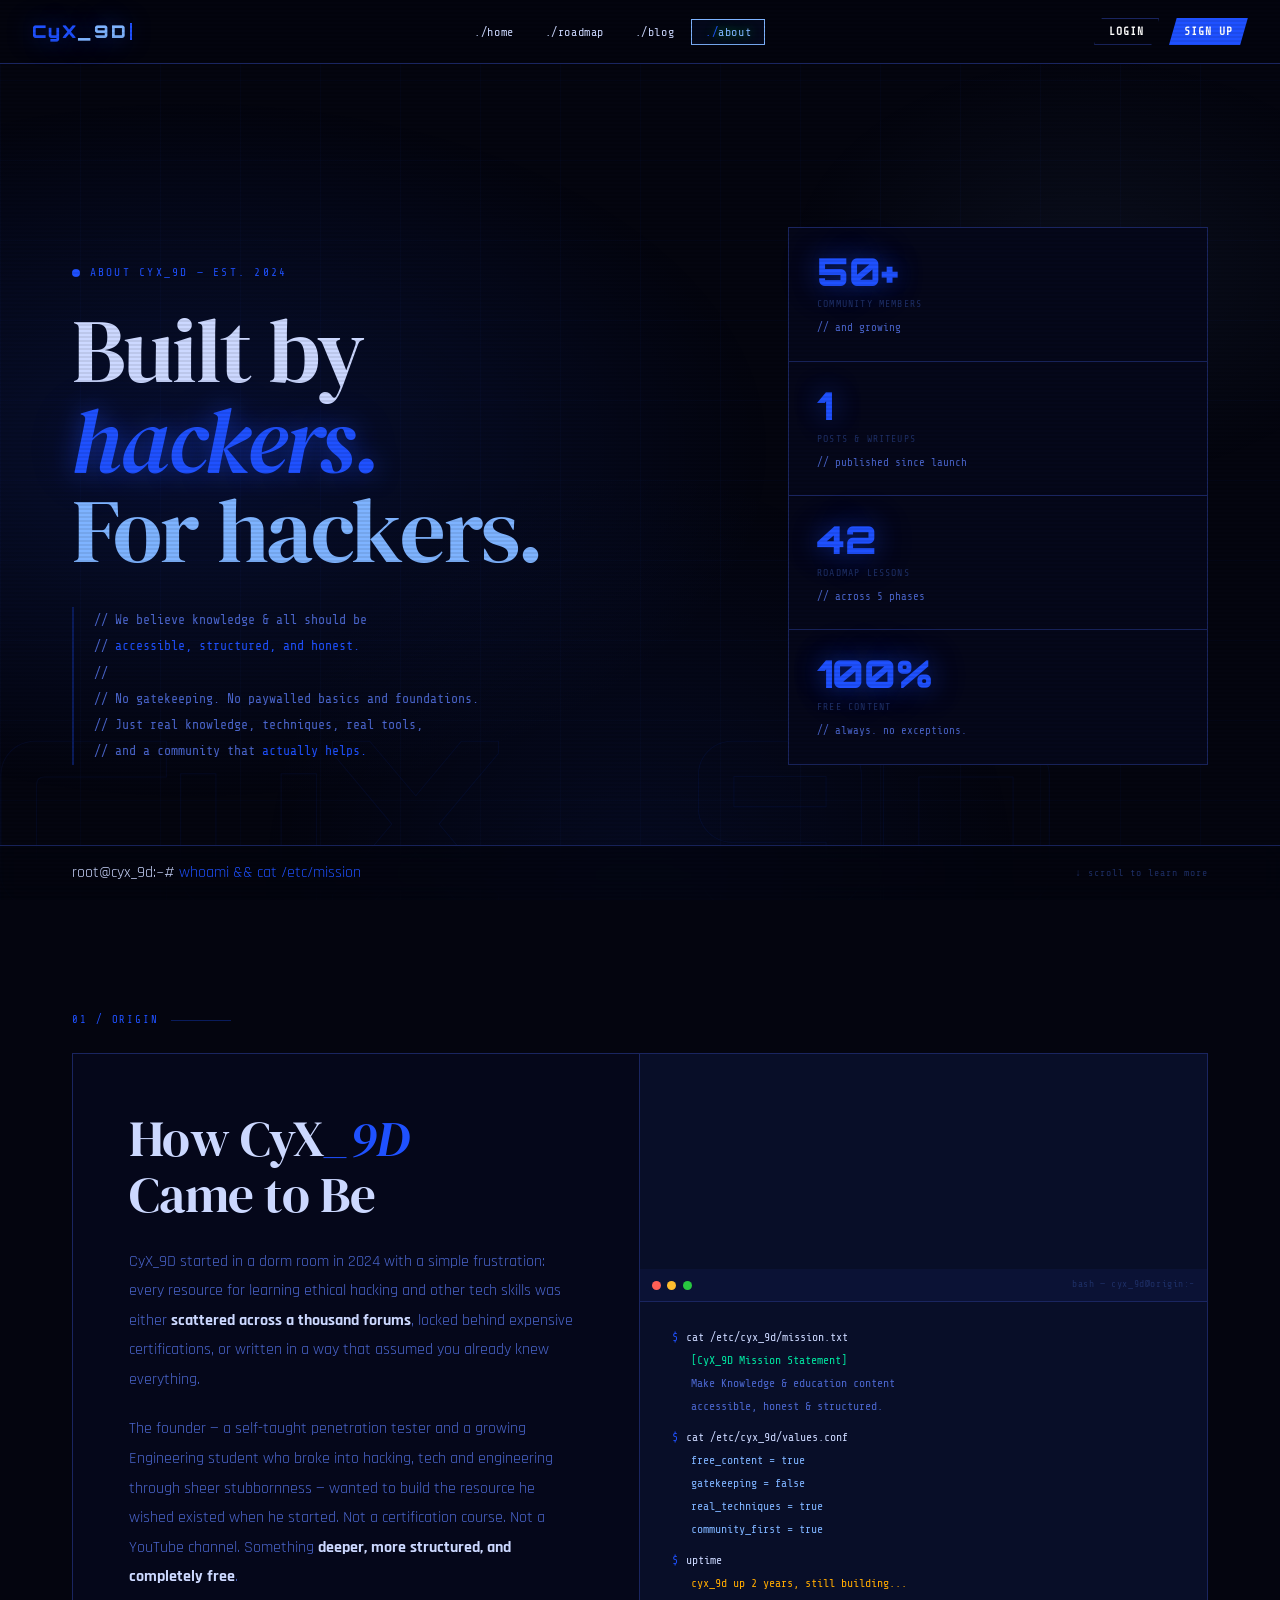
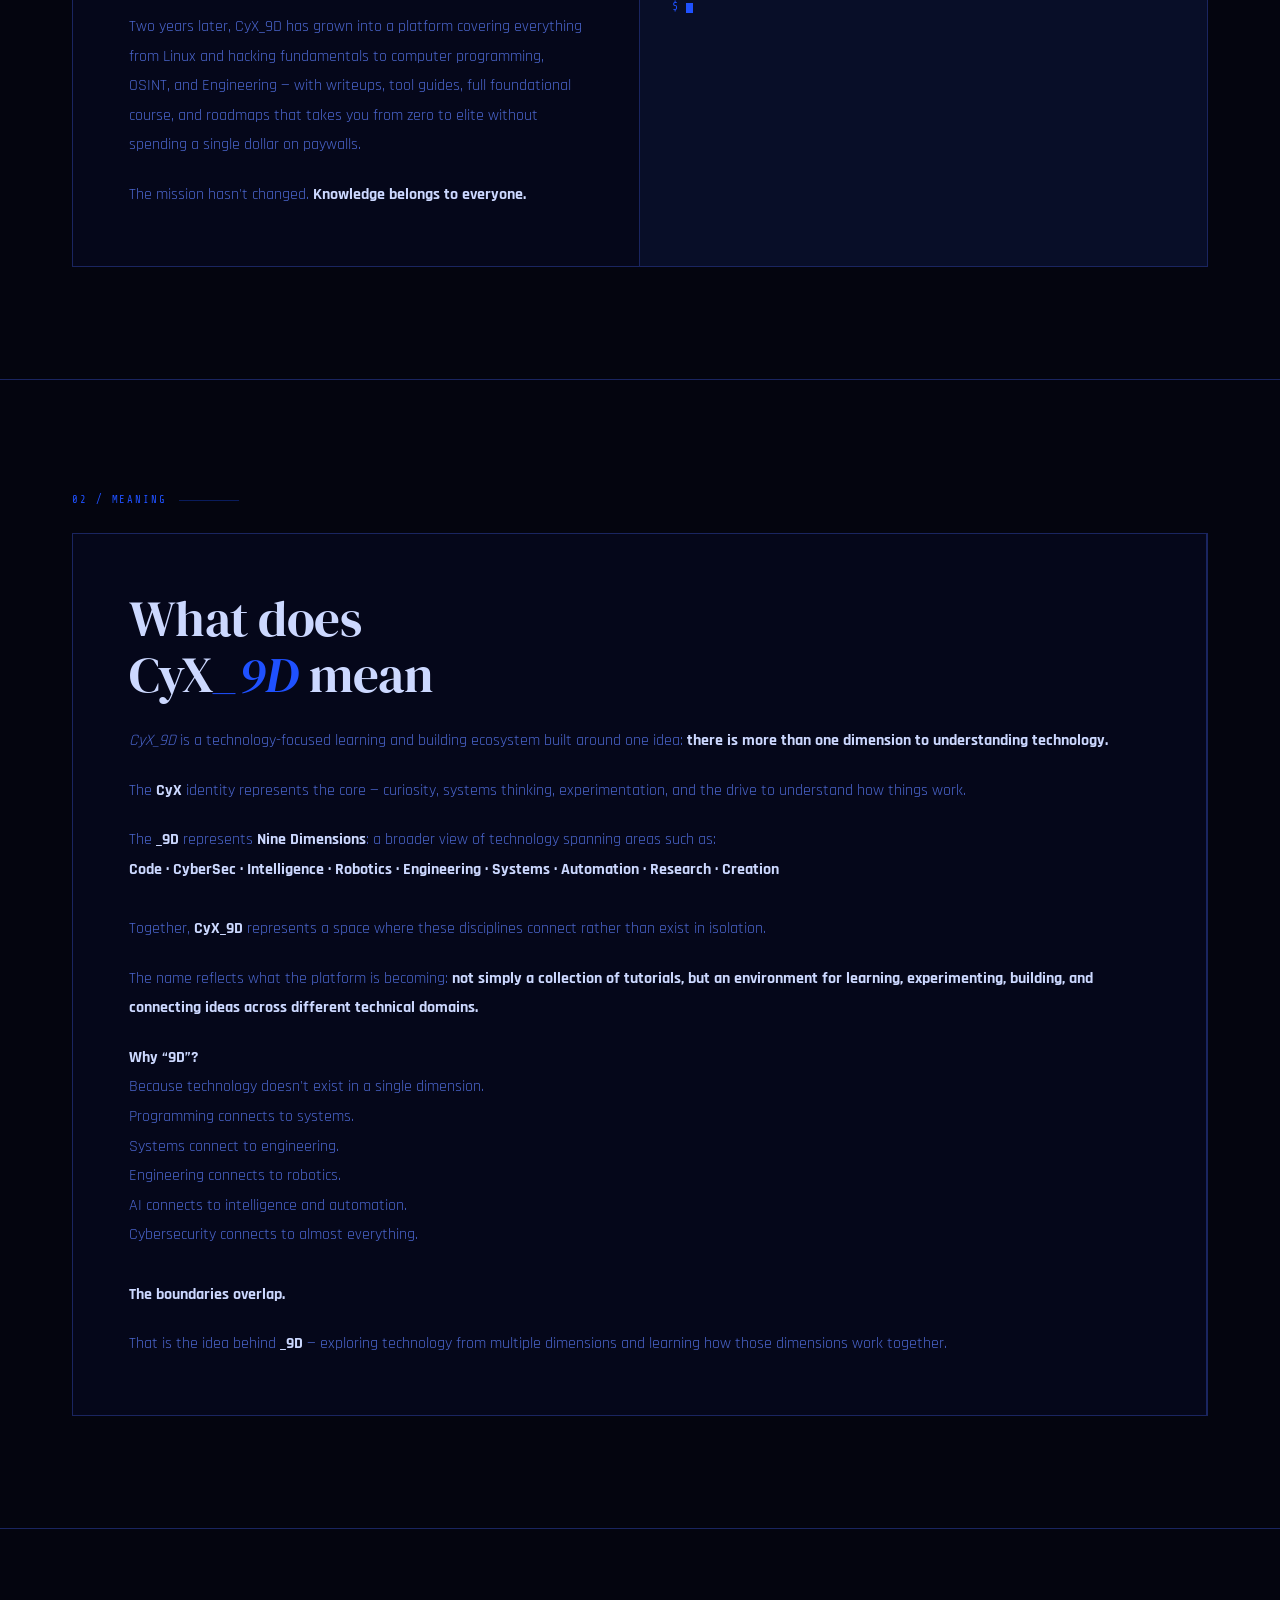
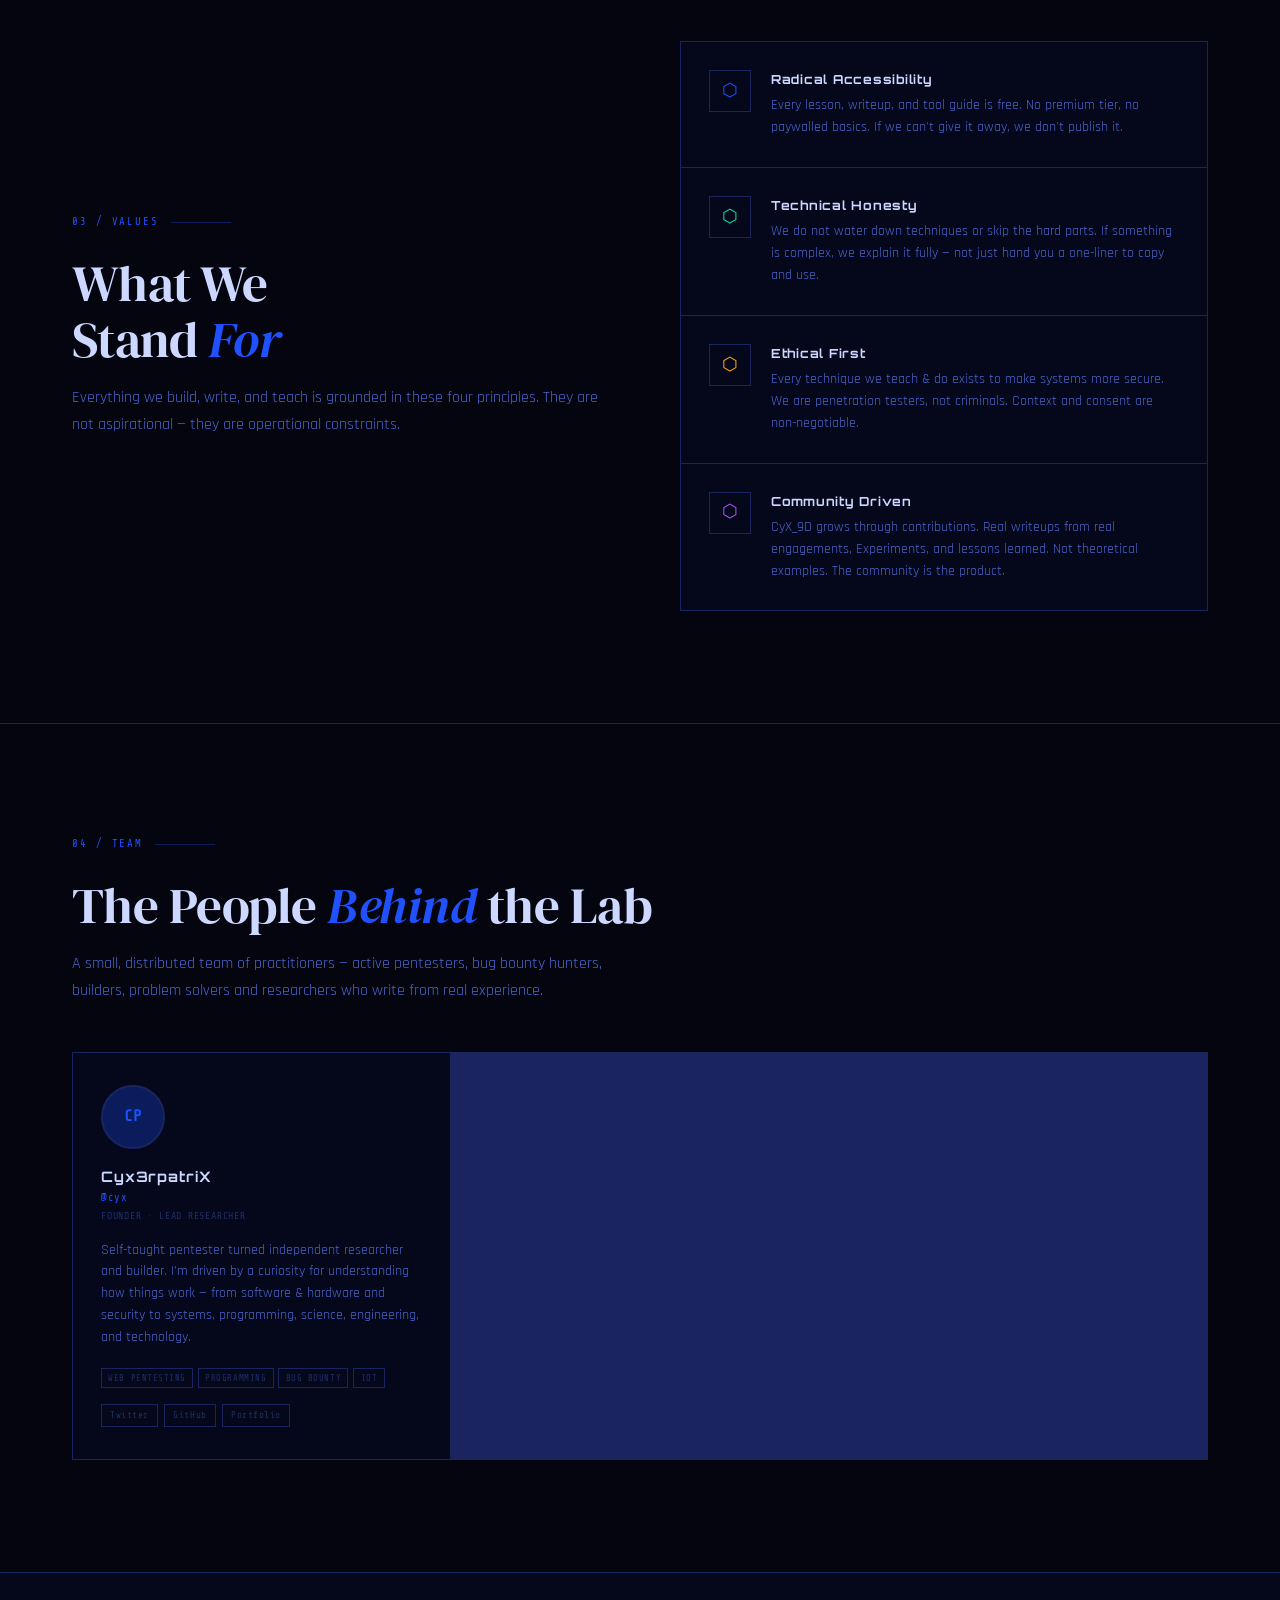
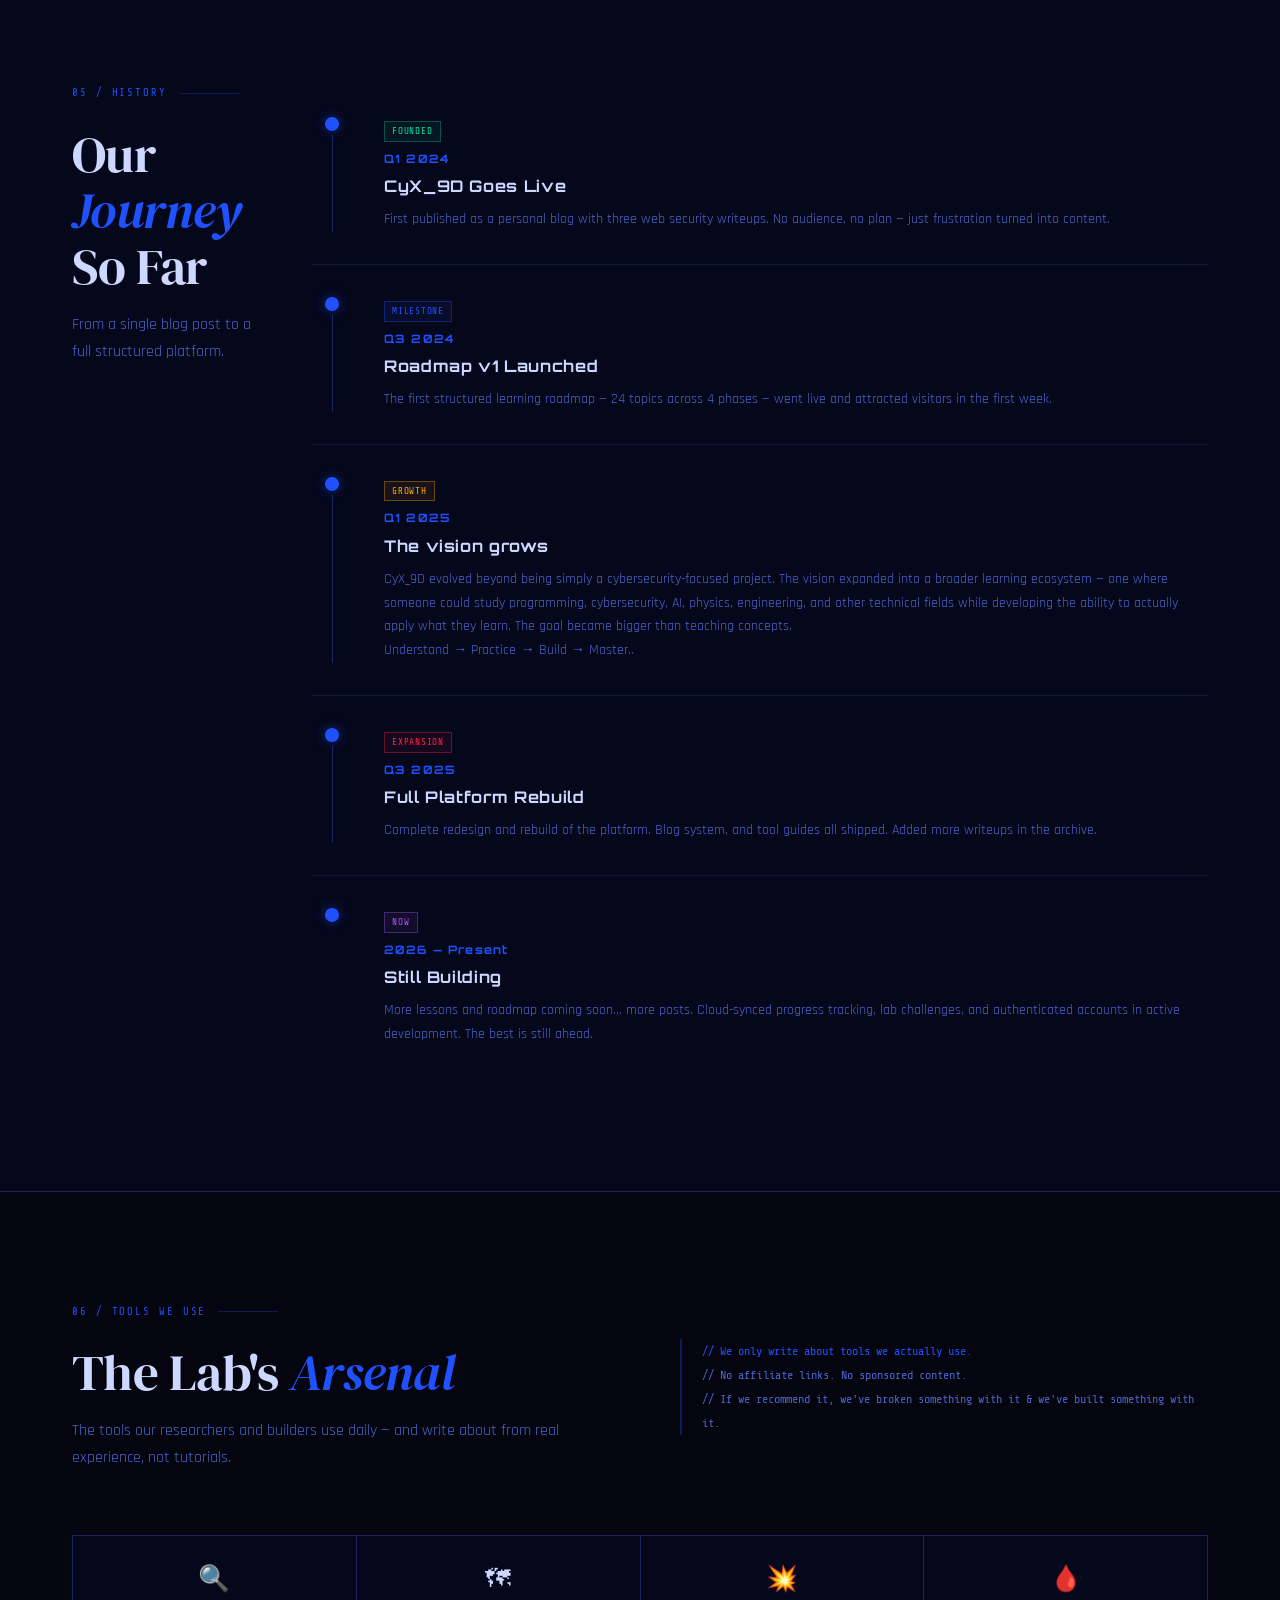
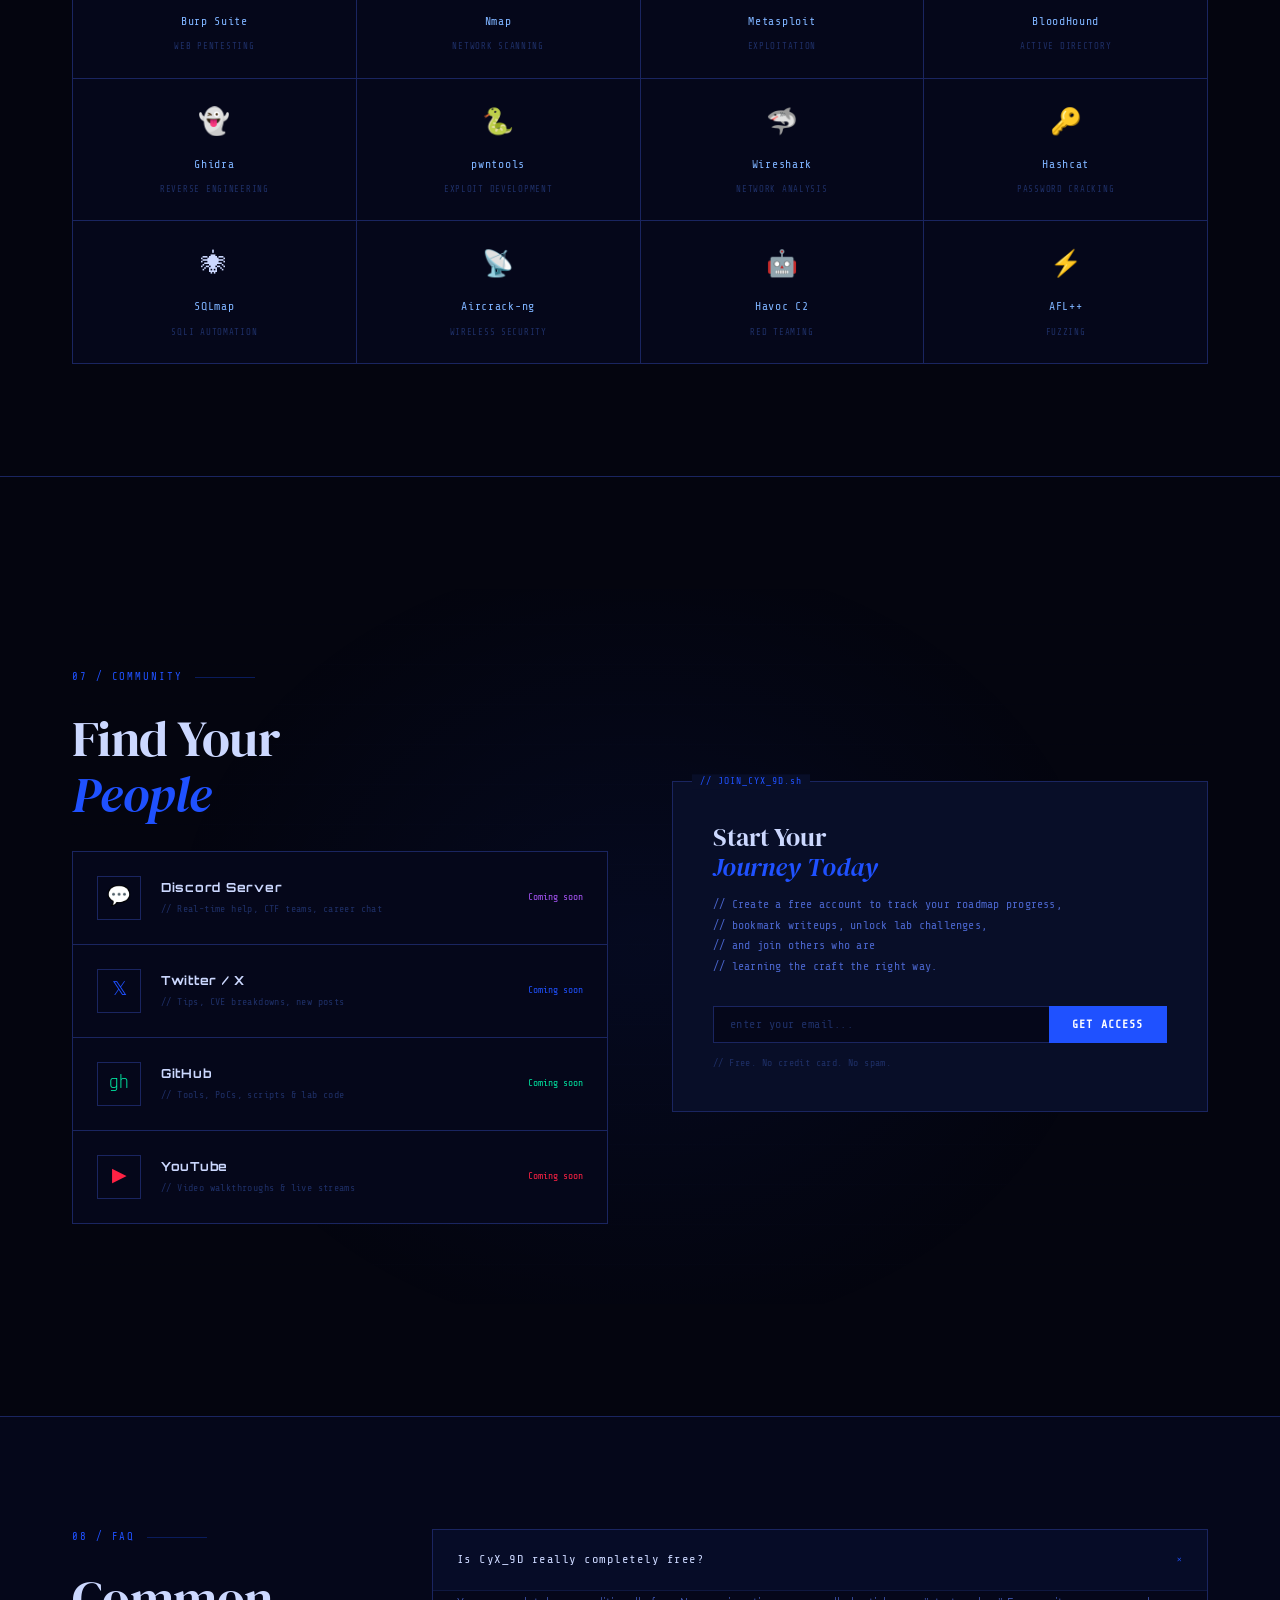
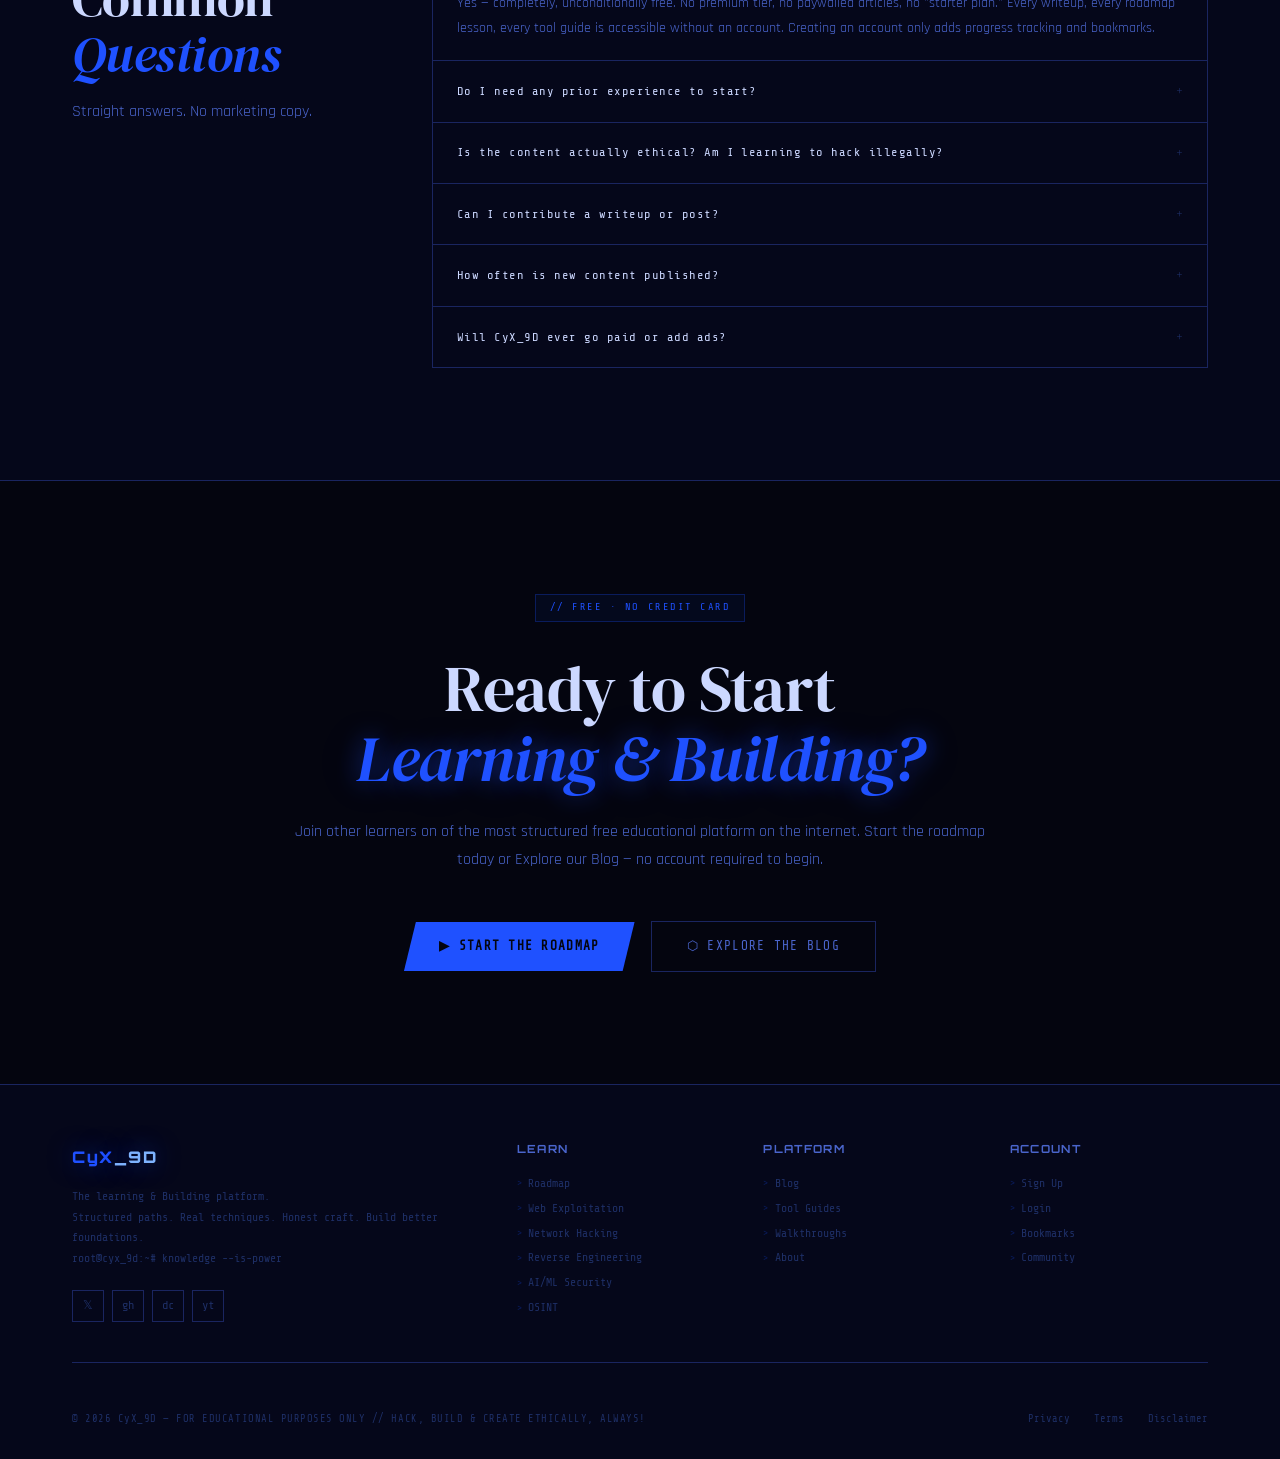
==== commit 9b652d05: "Update index.html" ====
--- a/about/index.html
+++ b/about/index.html
@@ -723,8 +723,8 @@
           <div class="sec-title" style="margin-bottom:1.5rem">How CyX<em>_9D</em><br>Came to Be</div>
           <p>CyX_9D started in a dorm room in 2024 with a simple frustration: every resource for learning ethical hacking and other tech skills was either <strong>scattered across a thousand forums</strong>, locked behind expensive certifications, or written in a way that assumed you already knew everything.</p>
            <p>The founder — a self-taught penetration tester and a growing Engineering student who broke into hacking, tech and engineering through sheer stubbornness — wanted to build the resource he wished existed when he started. Not a certification course. Not a YouTube channel. Something <strong>deeper, more structured, and completely free</strong>.</p>
-          <p>Two years later, CyX_9D has grown into a platform covering everything from Linux and hacking fundamentals to computer programming &amp; development — with writeups, tool guides, AI/ML security research, Maths &amp; Science full foundational course, and roadmaps that takes you from zero to elite without spending a single dollar on paywalls.</p>
-          <p>The mission hasn't changed. <strong>Ethical hacking knowledge and others, all belongs to everyone.</strong></p>
+          <p>Two years later, CyX_9D has grown into a platform covering everything from Linux and hacking fundamentals to computer programming, OSINT, and Engineering — with writeups, tool guides, full foundational course, and roadmaps that takes you from zero to elite without spending a single dollar on paywalls.</p>
+          <p>The mission hasn't changed. <strong>Knowledge belongs to everyone.</strong></p>
         </div>
         <div class="origin-terminal rev right">
           <div class="term-bar">
@@ -796,7 +796,7 @@
             <div class="value-icon">⬡</div>
             <div class="value-body">
               <div class="value-title">Technical Honesty</div>
-              <div class="value-desc">We do not water down techniques or skip the hard parts. If something is complex, we explain it fully — not just hand you a one-liner to copy.</div>
+              <div class="value-desc">We do not water down techniques or skip the hard parts. If something is complex, we explain it fully — not just hand you a one-liner to copy and use.</div>
             </div>
           </div>
           <div class="value-card" style="--vc-col:var(--amb)">
@@ -810,7 +810,7 @@
             <div class="value-icon">⬡</div>
             <div class="value-body">
               <div class="value-title">Community Driven</div>
-              <div class="value-desc">CyX_9D grows through contributions. Real writeups from real engagements, not theoretical examples. The community is the product.</div>
+              <div class="value-desc">CyX_9D grows through contributions. Real writeups from real engagements, Experiments, and lessons learned. Not theoretical examples. The community is the product.</div>
             </div>
           </div>
         </div>
@@ -1000,7 +1000,7 @@
               <div class="tl-badge" style="color:var(--red);border-color:rgba(255,34,68,.35);background:rgba(255,34,68,.07)">EXPANSION</div>
               <div class="tl-year">Q3 2025</div>
               <div class="tl-event">Full Platform Rebuild</div>
-              <p class="tl-desc">Complete redesign and rebuild of the platform. Progress tracking, per-lesson content, blog system, and tool guides all shipped. Added more writeups in the archive.</p>
+              <p class="tl-desc">Complete redesign and rebuild of the platform. Blog system, and tool guides all shipped. Added more writeups in the archive.</p>
             </div>
           </div>
           <div class="tl-item rev">
@@ -1148,7 +1148,7 @@
               <span class="faq-icon">+</span>
             </div>
             <div class="faq-a">
-              <p class="faq-atext">Everything here, and every technique taught on CyX_9D is for use on systems you own, have explicit permission to test, or on intentional practice environments (HackTheBox, TryHackMe, VulnHub). We cover the legal and ethical framework in Phase 1. Unauthorised access to systems is illegal everywhere — we teach skills, not crimes.</p>
+              <p class="faq-atext">Everything here, and every technique taught on CyX_9D is for use on systems you own, have explicit permission to test, or on intentional practice environments (HackTheBox, TryHackMe, VulnHub). We cover the legal and ethical framework in hacking roadmap. Unauthorised access to systems is illegal everywhere — we teach skills, not crimes.</p>
             </div>
           </div>
           <div class="faq-item">
@@ -1166,7 +1166,7 @@
               <span class="faq-icon">+</span>
             </div>
             <div class="faq-a">
-              <p class="faq-atext">The core team publishes 2–4 pieces per week. Between writeups, tool guides, roadmap updates, and CTF walkthroughs, there's consistently new content. Subscribe to the newsletter if you don't want to miss anything.</p>
+              <p class="faq-atext">The core team publishes 2–4 pieces per week. Between writeups, tool guides, roadmap updates, and CTF walkthroughs, there's consistently new content. Subscribe to the newsletter(when available) if you don't want to miss anything.</p>
             </div>
           </div>
           <div class="faq-item">
@@ -1187,13 +1187,13 @@
   <section id="cta">
     <div class="container">
       <div class="cta-inner rev">
-        <div class="cta-badge">// FREE · NO CREDIT CARD · NO BS</div>
+        <div class="cta-badge">// FREE · NO CREDIT CARD </div>
         <h2 class="cta-title">
           Ready to Start<br>
           <em>Learning & Building?</em>
         </h2>
         <p class="cta-sub">
-          Join other learners on of the most structured free educational platform on the internet. Start the roadmap today — no account required to begin.
+          Join other learners on of the most structured free educational platform on the internet. Start the roadmap today or Explore our Blog — no account required to begin.
         </p>
         <div class="cta-actions">
           <a href="roadmap.html" class="btn-cta">▶ START THE ROADMAP</a>
@@ -1217,7 +1217,7 @@
                         root@cyx_9d:~# knowledge --is-power
                     </p>
                     <div class="footer-socials">
-                        <a href="" class="social-btn" title="Twitter">𝕏</a>
+                        <a href="https://x.com/@cyx3rpatrix" class="social-btn" title="Twitter">𝕏</a>
                         <a href="https://github.com/Cyx3rpatriX" class="social-btn" title="GitHub">gh</a>
                         <a href="" class="social-btn" title="Discord">dc</a>
                         <a href="" class="social-btn" title="YouTube">yt</a>
@@ -1232,7 +1232,7 @@
                         <li><a href="#">Network Hacking</a></li>
                         <li><a href="#">Reverse Engineering</a></li>
                         <li><a href="#">AI/ML Security</a></li>
-                        <li><a href="#">CTF Writeups</a></li>
+                        <li><a href="#">OSINT</a></li>
                     </ul>
                 </div>
 
@@ -1242,8 +1242,7 @@
                     <ul class="footer-links">
                         <li><a href="/blog/">Blog</a></li>
                         <li><a href="#">Tool Guides</a></li>
-                        <li><a href="#">Walkthroughs</a></li>
-                        <li><a href="#">Tips &amp; Tricks</a></li>
+                        <li><a href="#">Walkthroughs</a></li>            
                         <li><a href="/about/">About</a></li>
                     </ul>
                 </div>
@@ -1253,7 +1252,6 @@
                     <ul class="footer-links">
                         <li><a href="#">Sign Up</a></li>
                         <li><a href="#">Login</a></li>
-                        <li><a href="#">Progress Tracker</a></li>
                         <li><a href="#">Bookmarks</a></li>
                         <li><a href="#">Community</a></li>
                     </ul>
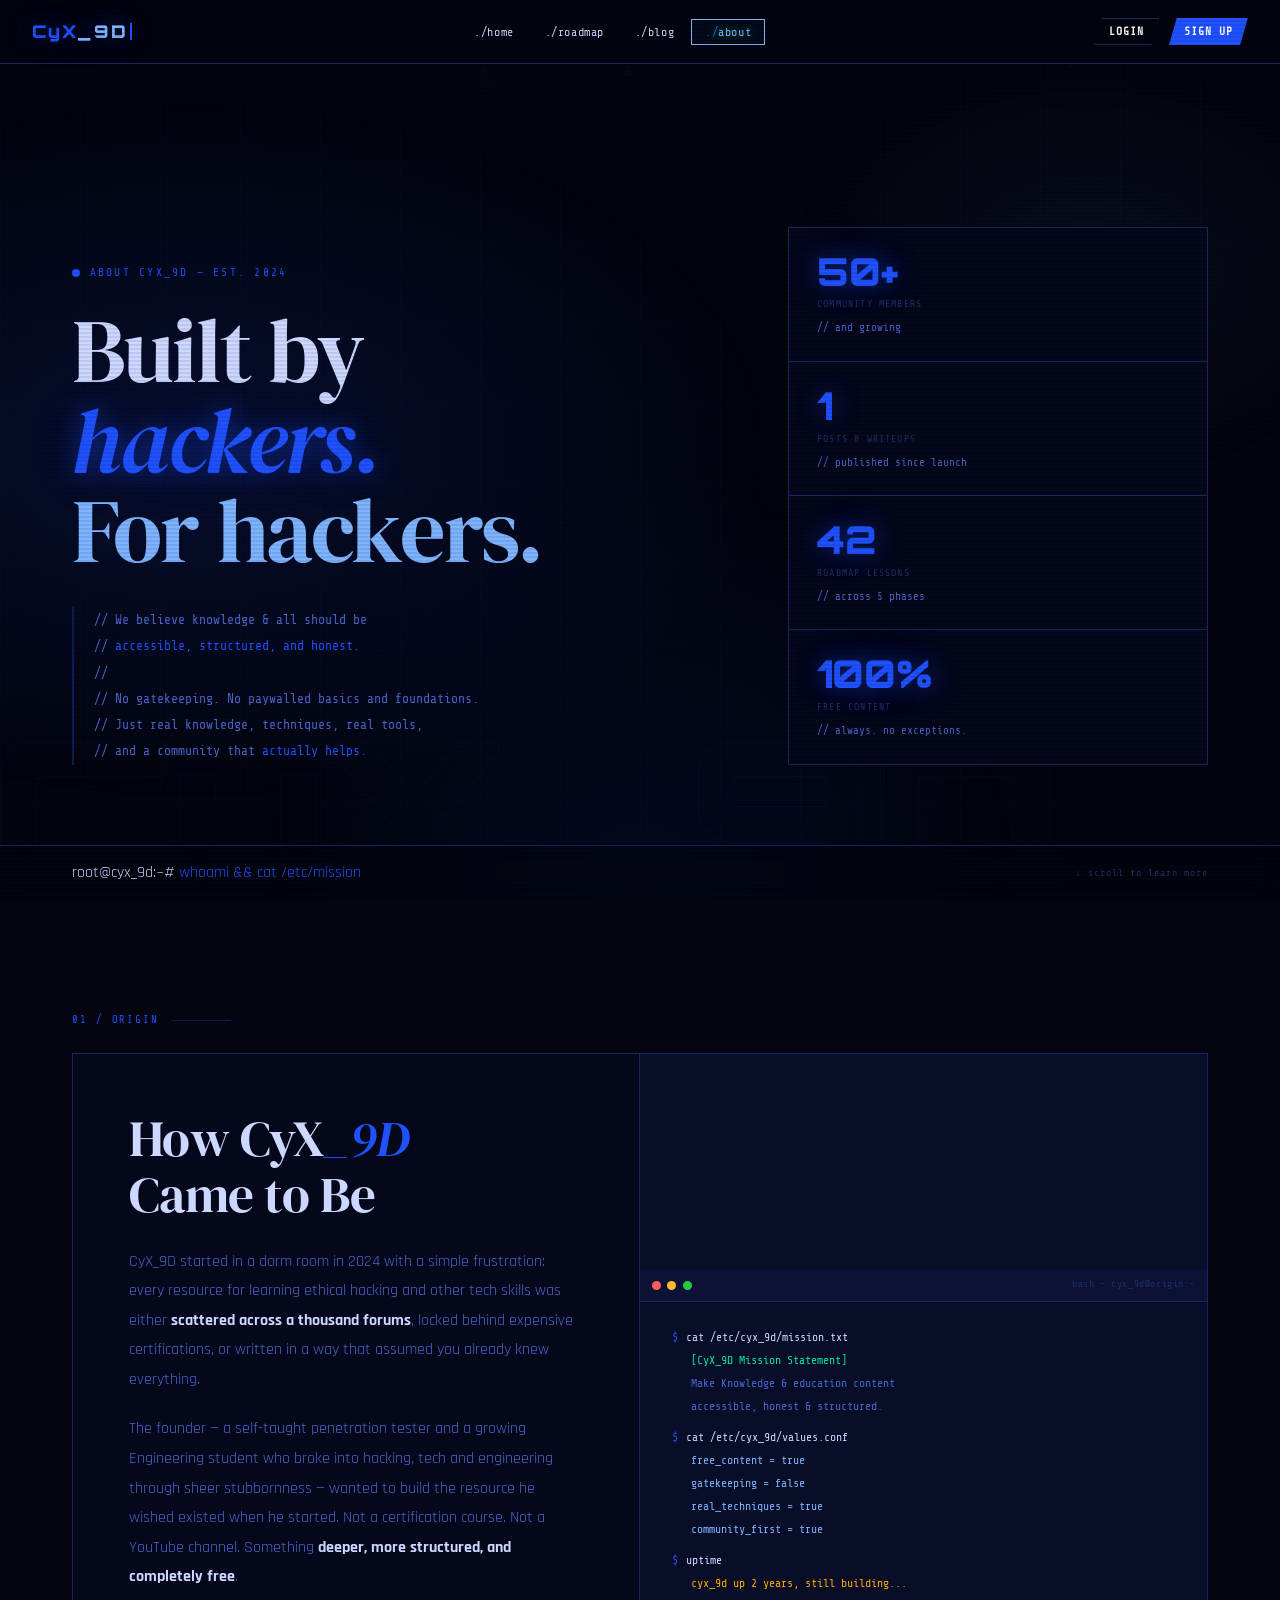
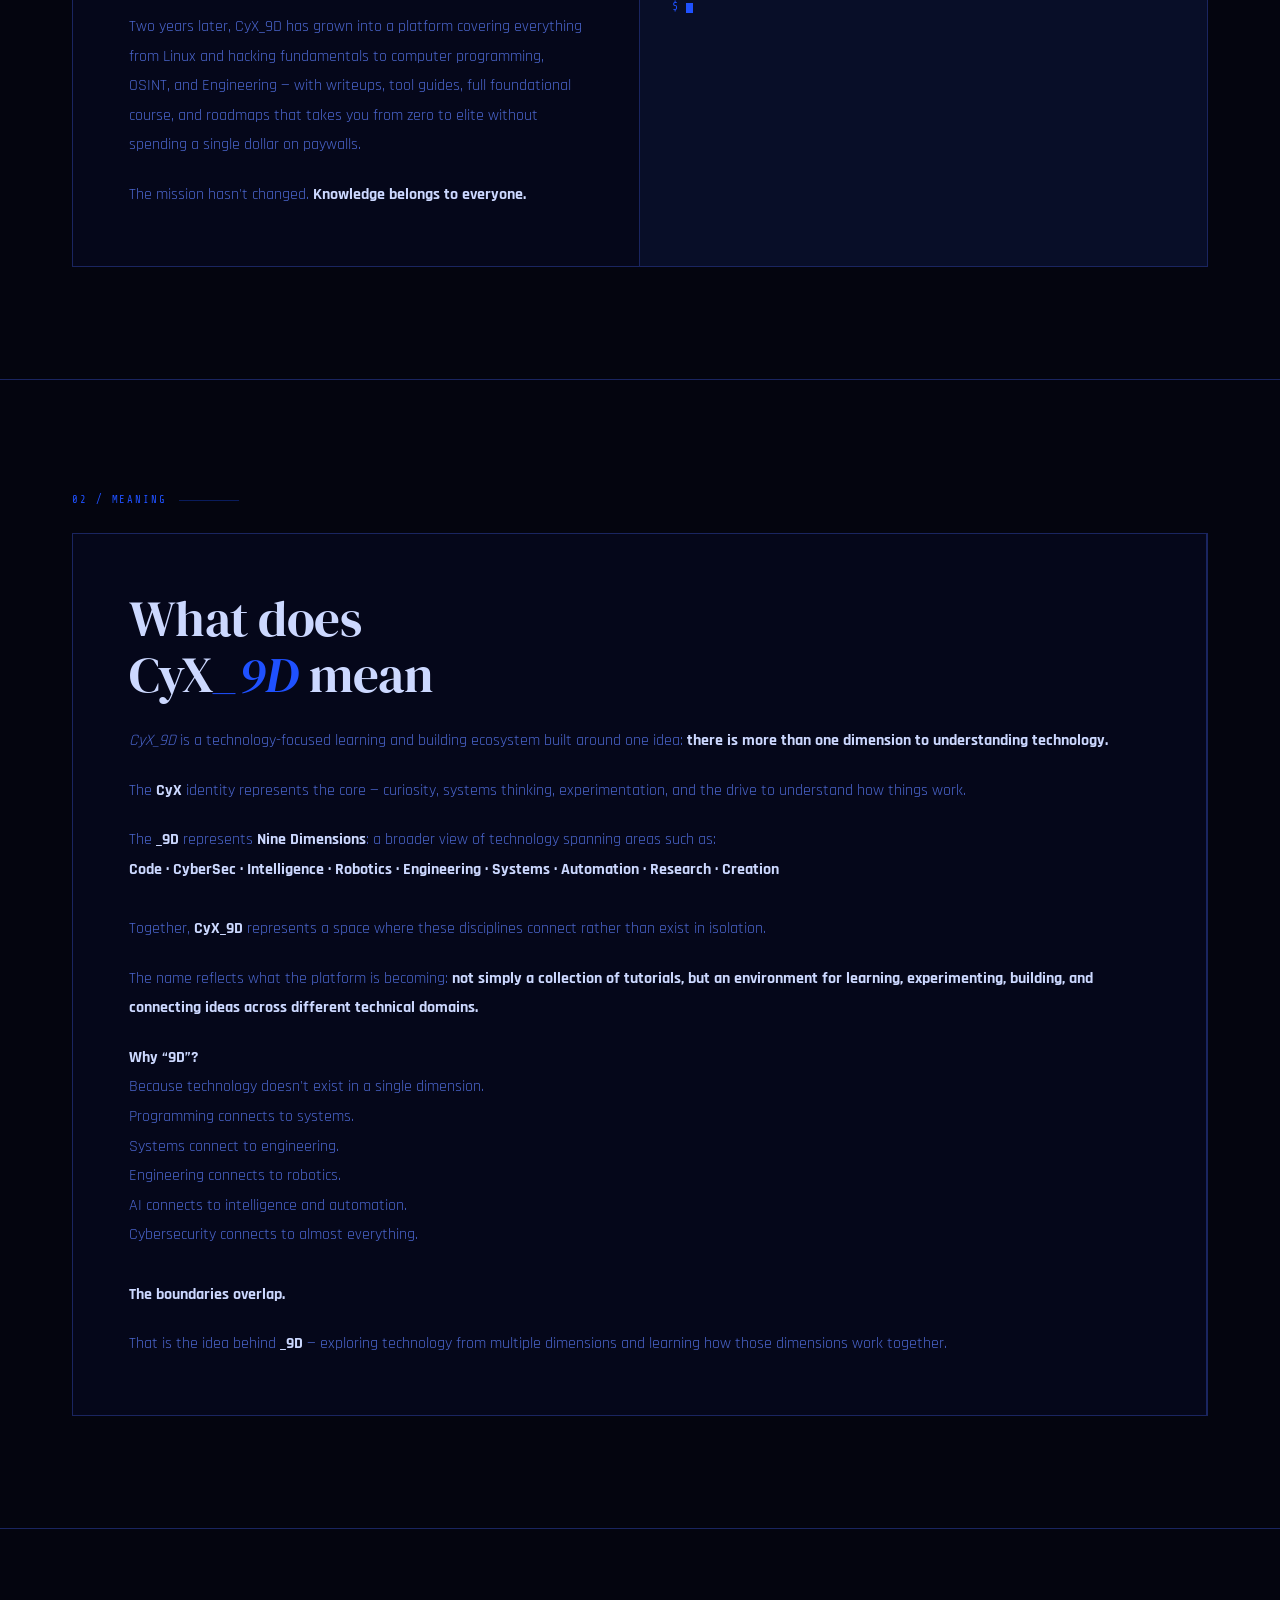
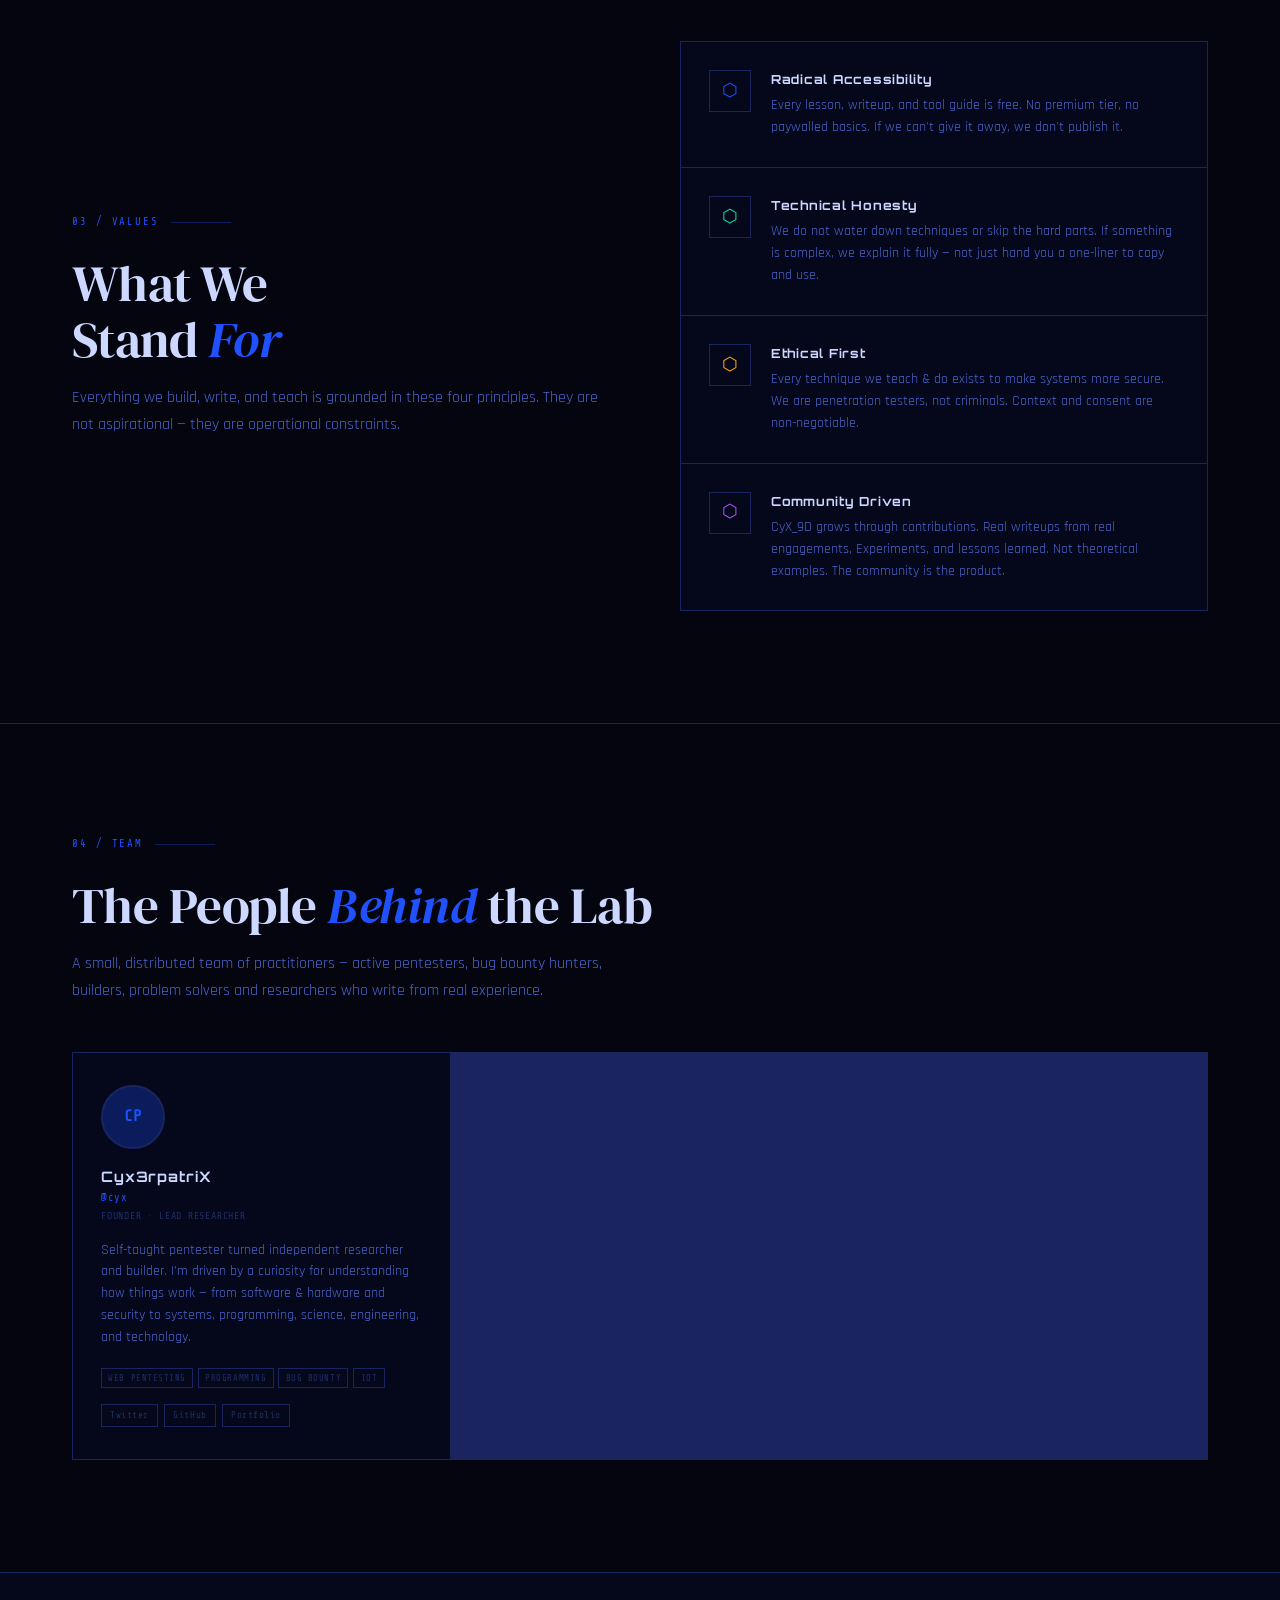
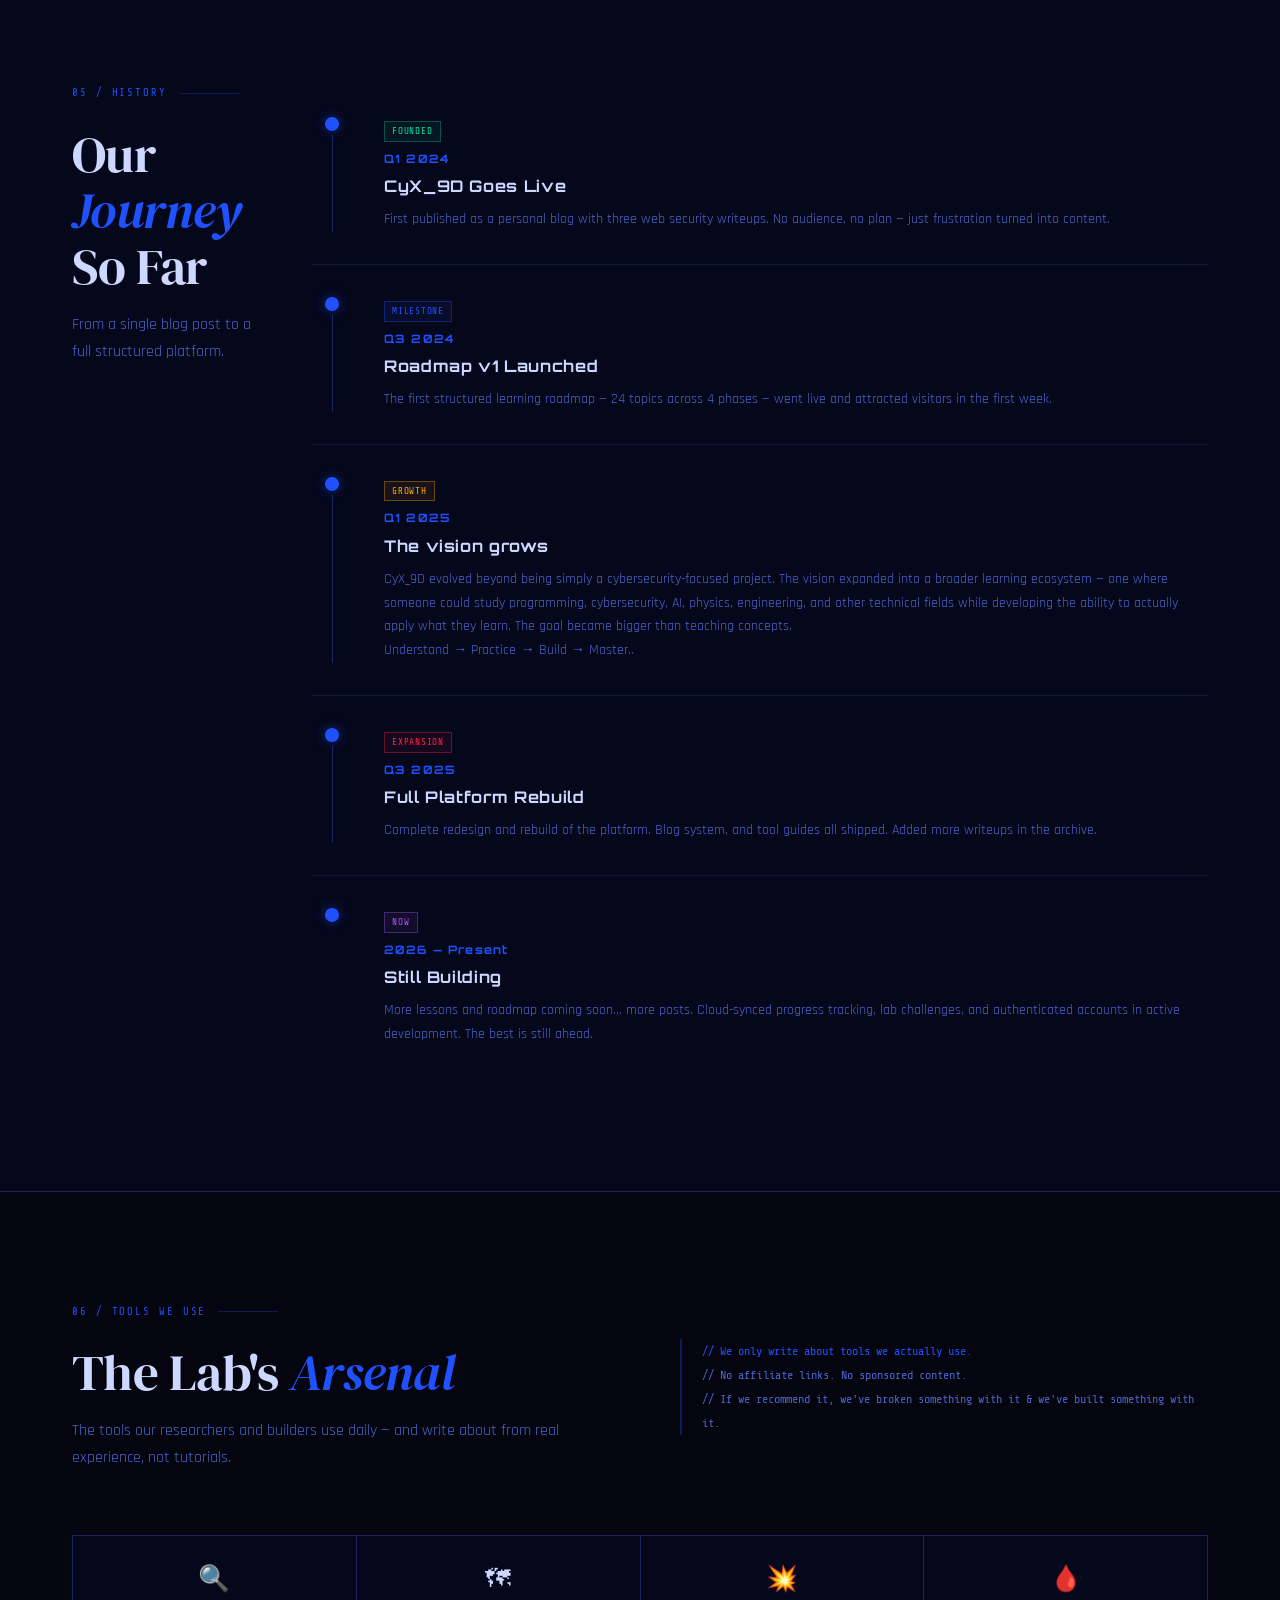
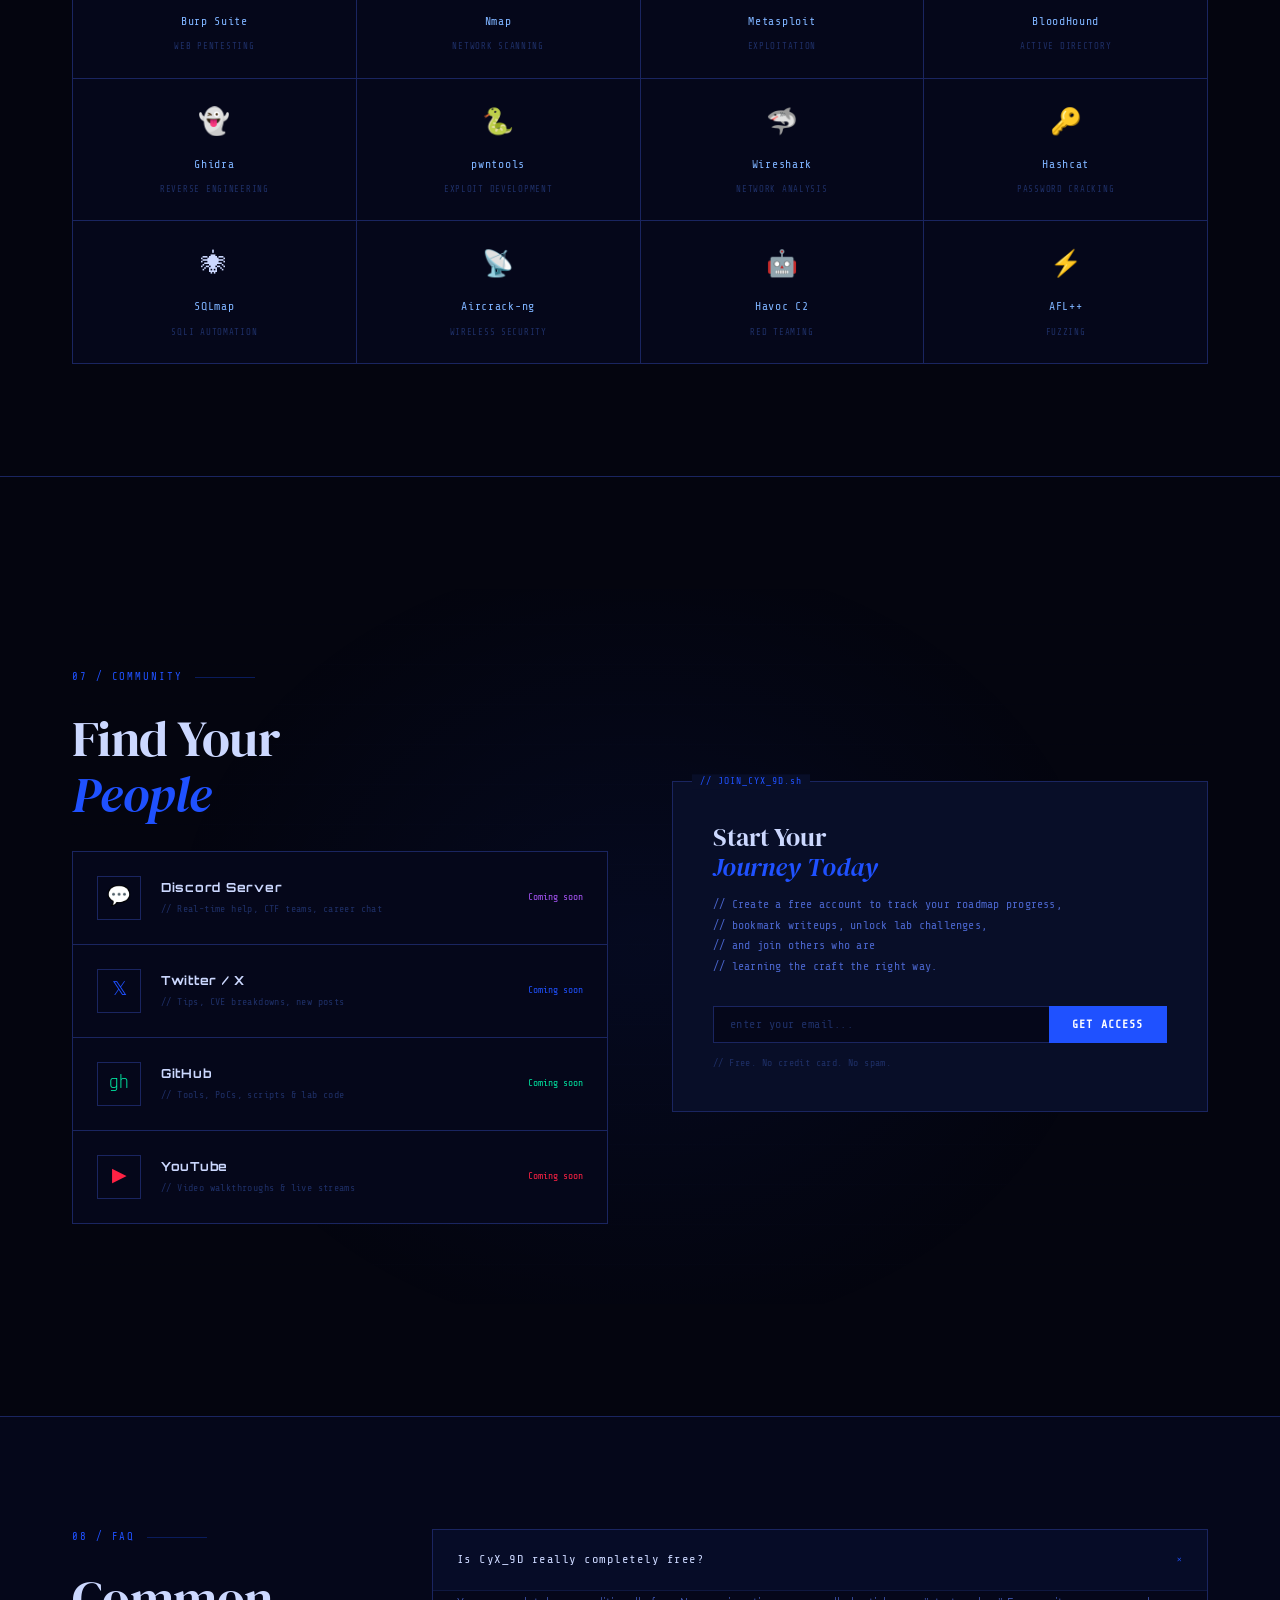
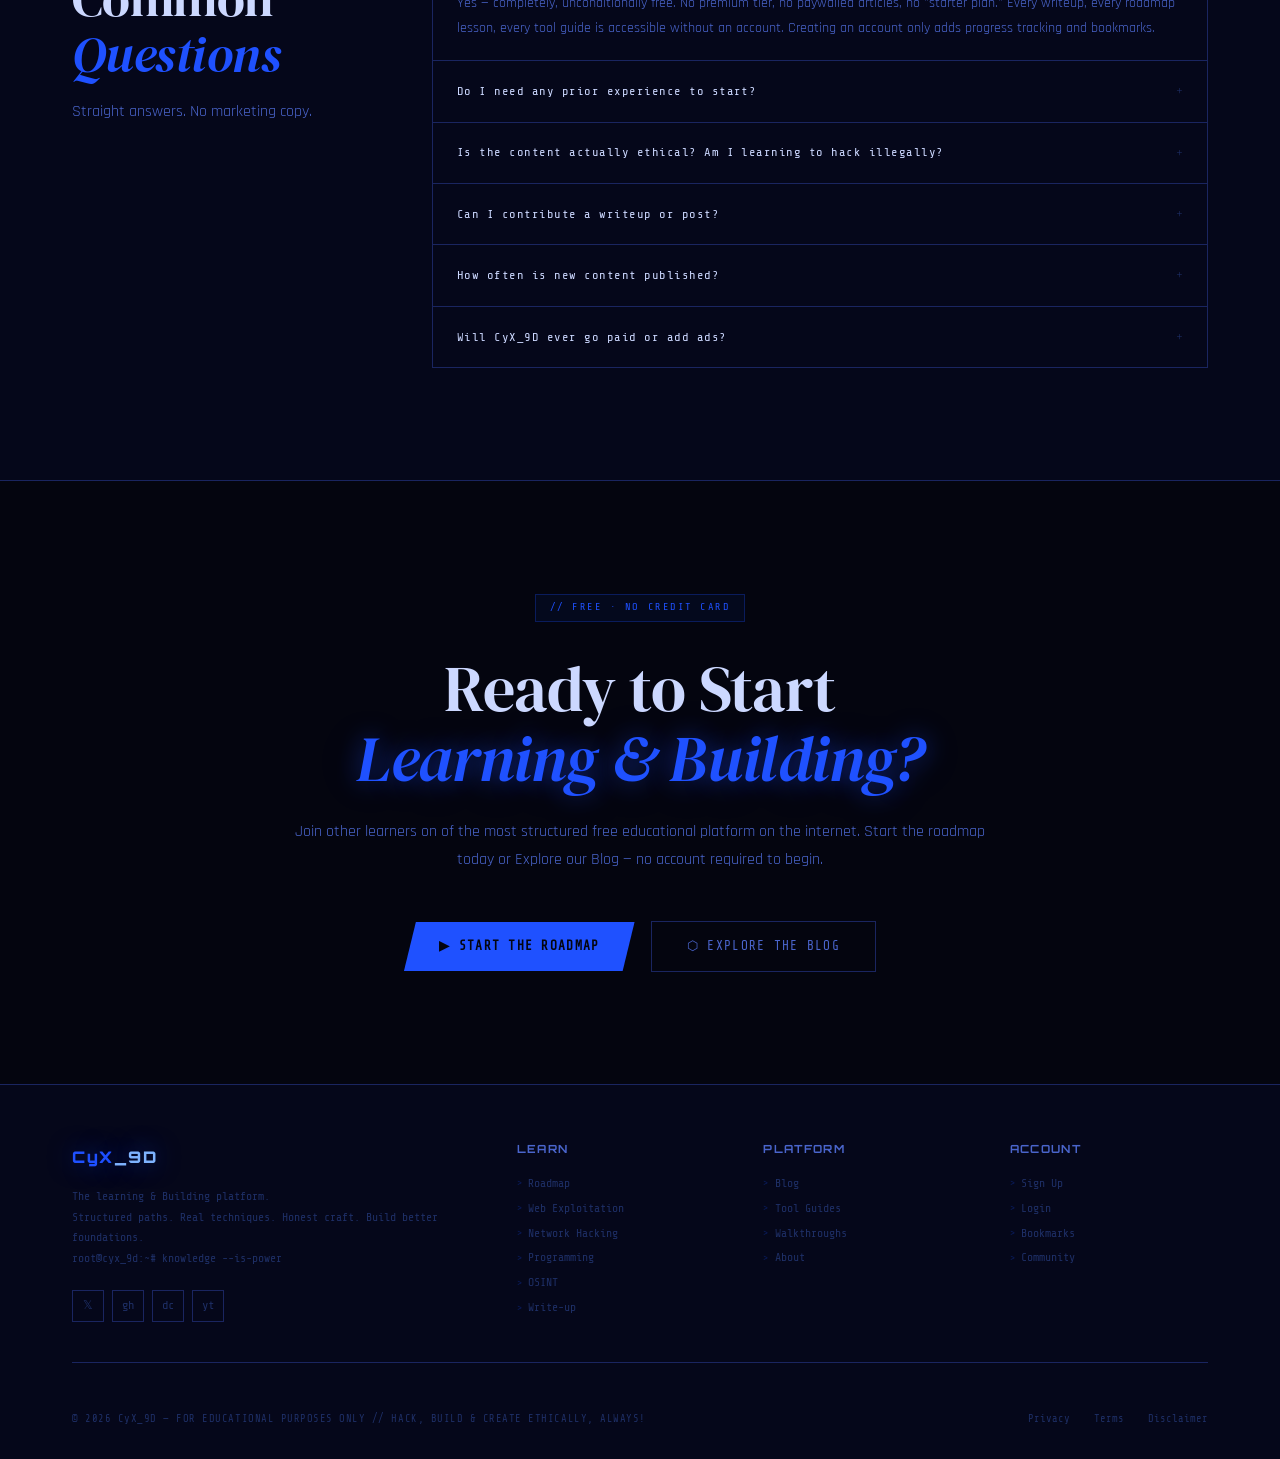
==== commit c7f64404: "Update index.html" ====
--- a/about/index.html
+++ b/about/index.html
@@ -1230,9 +1230,9 @@
                         <li><a href="/roadmap/">Roadmap</a></li>
                         <li><a href="#">Web Exploitation</a></li>
                         <li><a href="#">Network Hacking</a></li>
-                        <li><a href="#">Reverse Engineering</a></li>
-                        <li><a href="#">AI/ML Security</a></li>
+                        <li><a href="#">Programming</a></li>
                         <li><a href="#">OSINT</a></li>
+                        <li><a href="#">Write-up</a></li>
                     </ul>
                 </div>
 
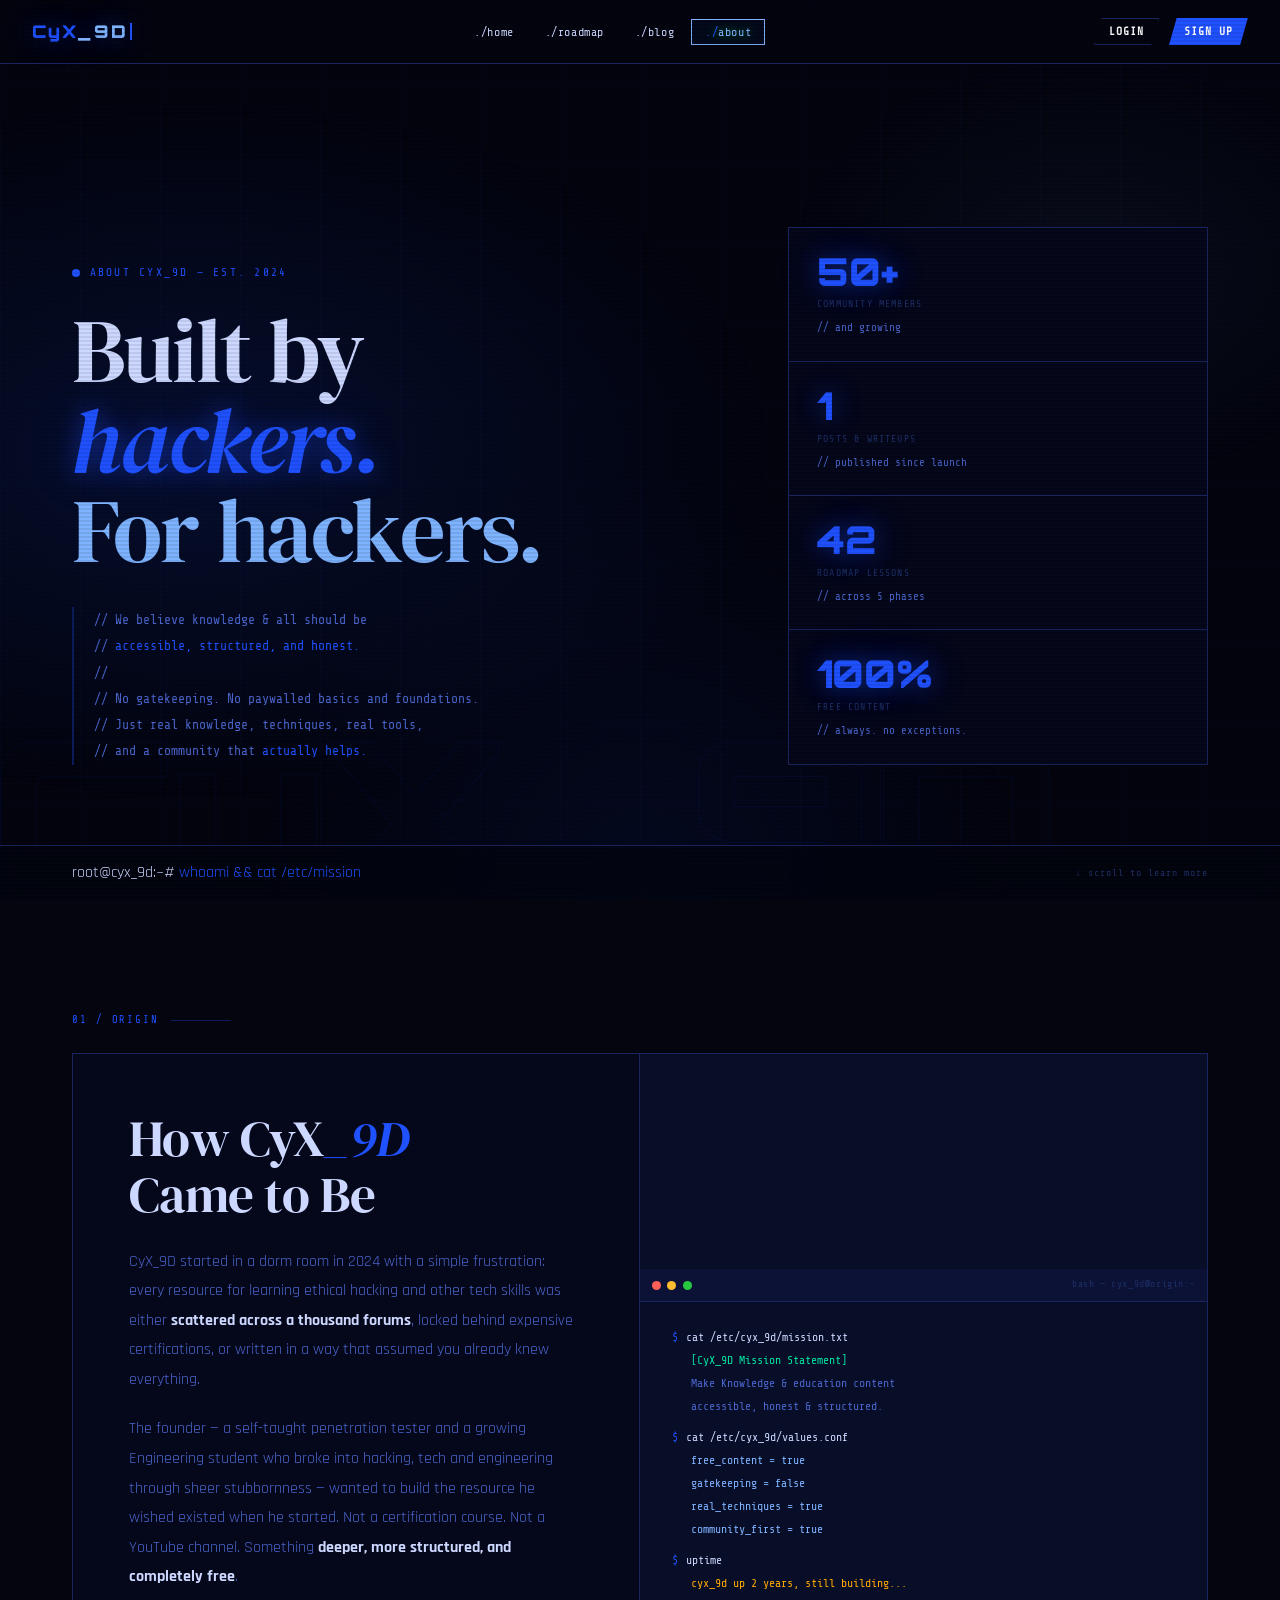
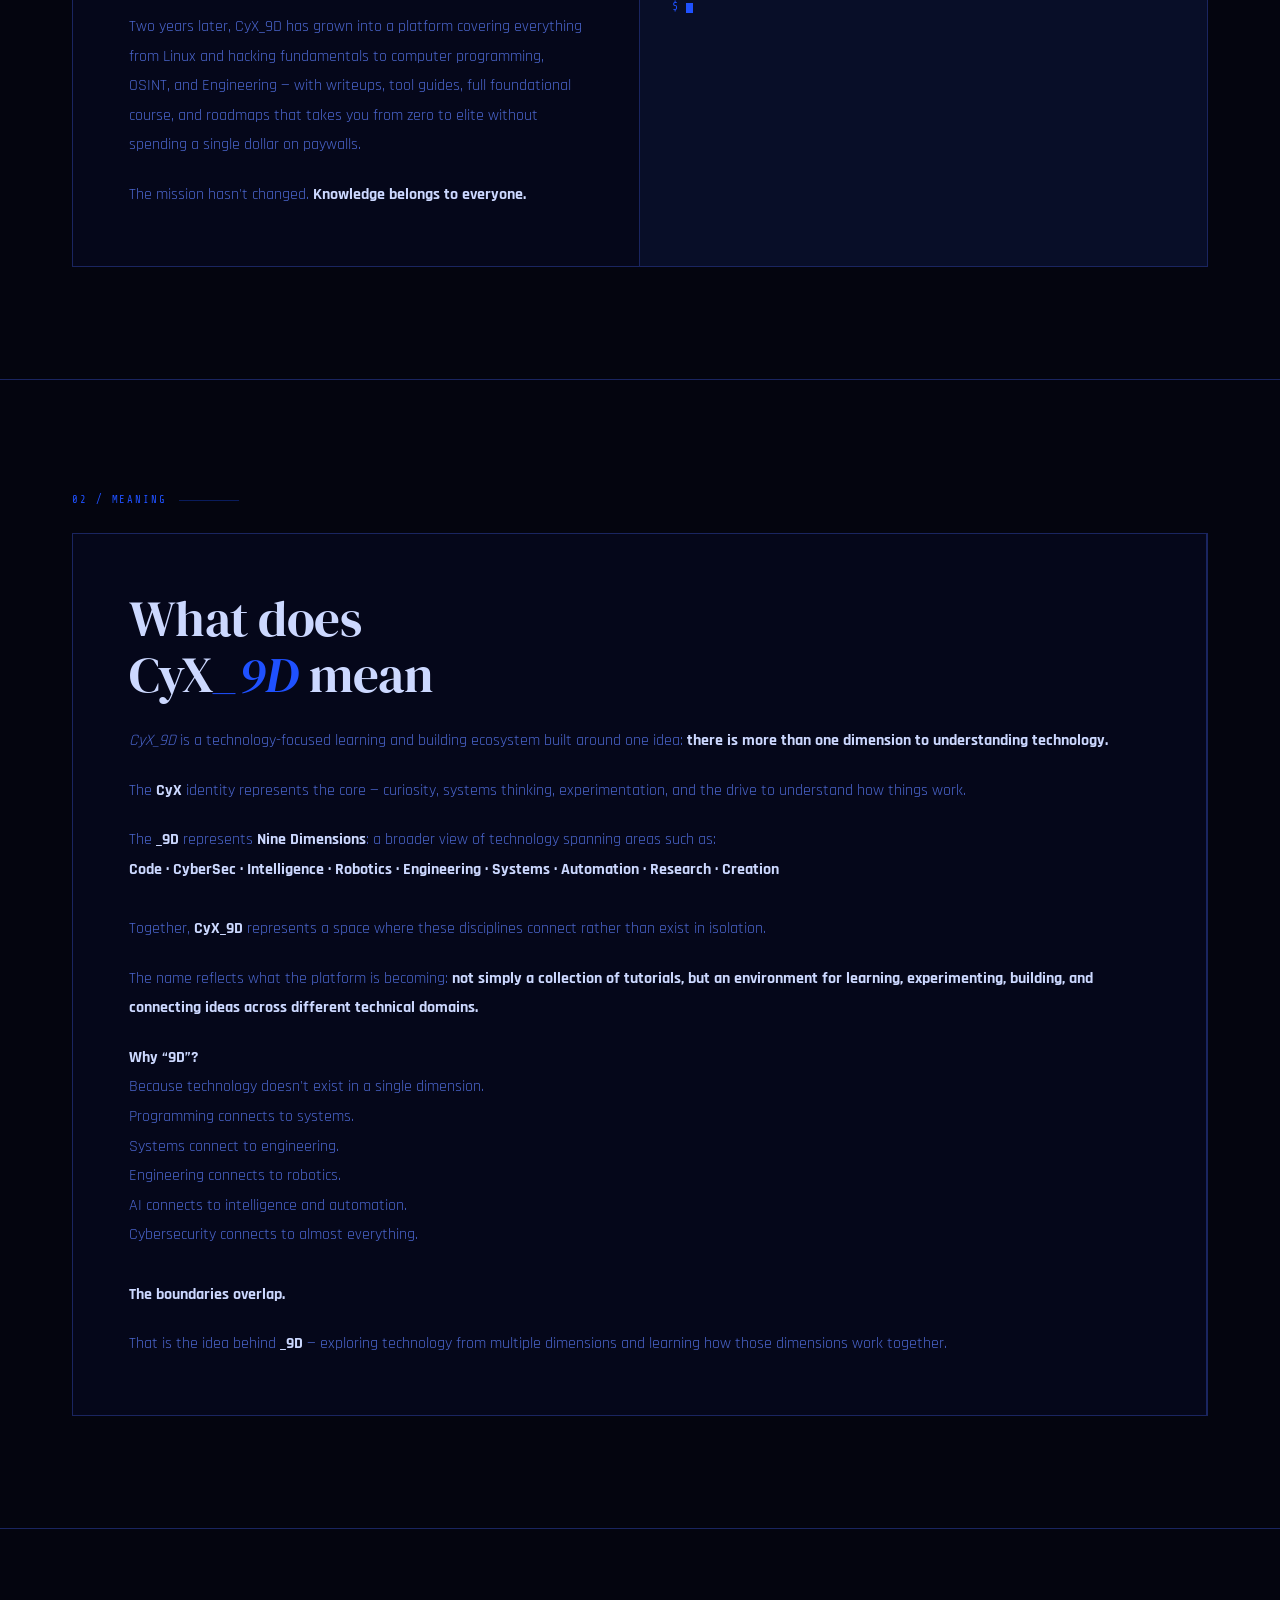
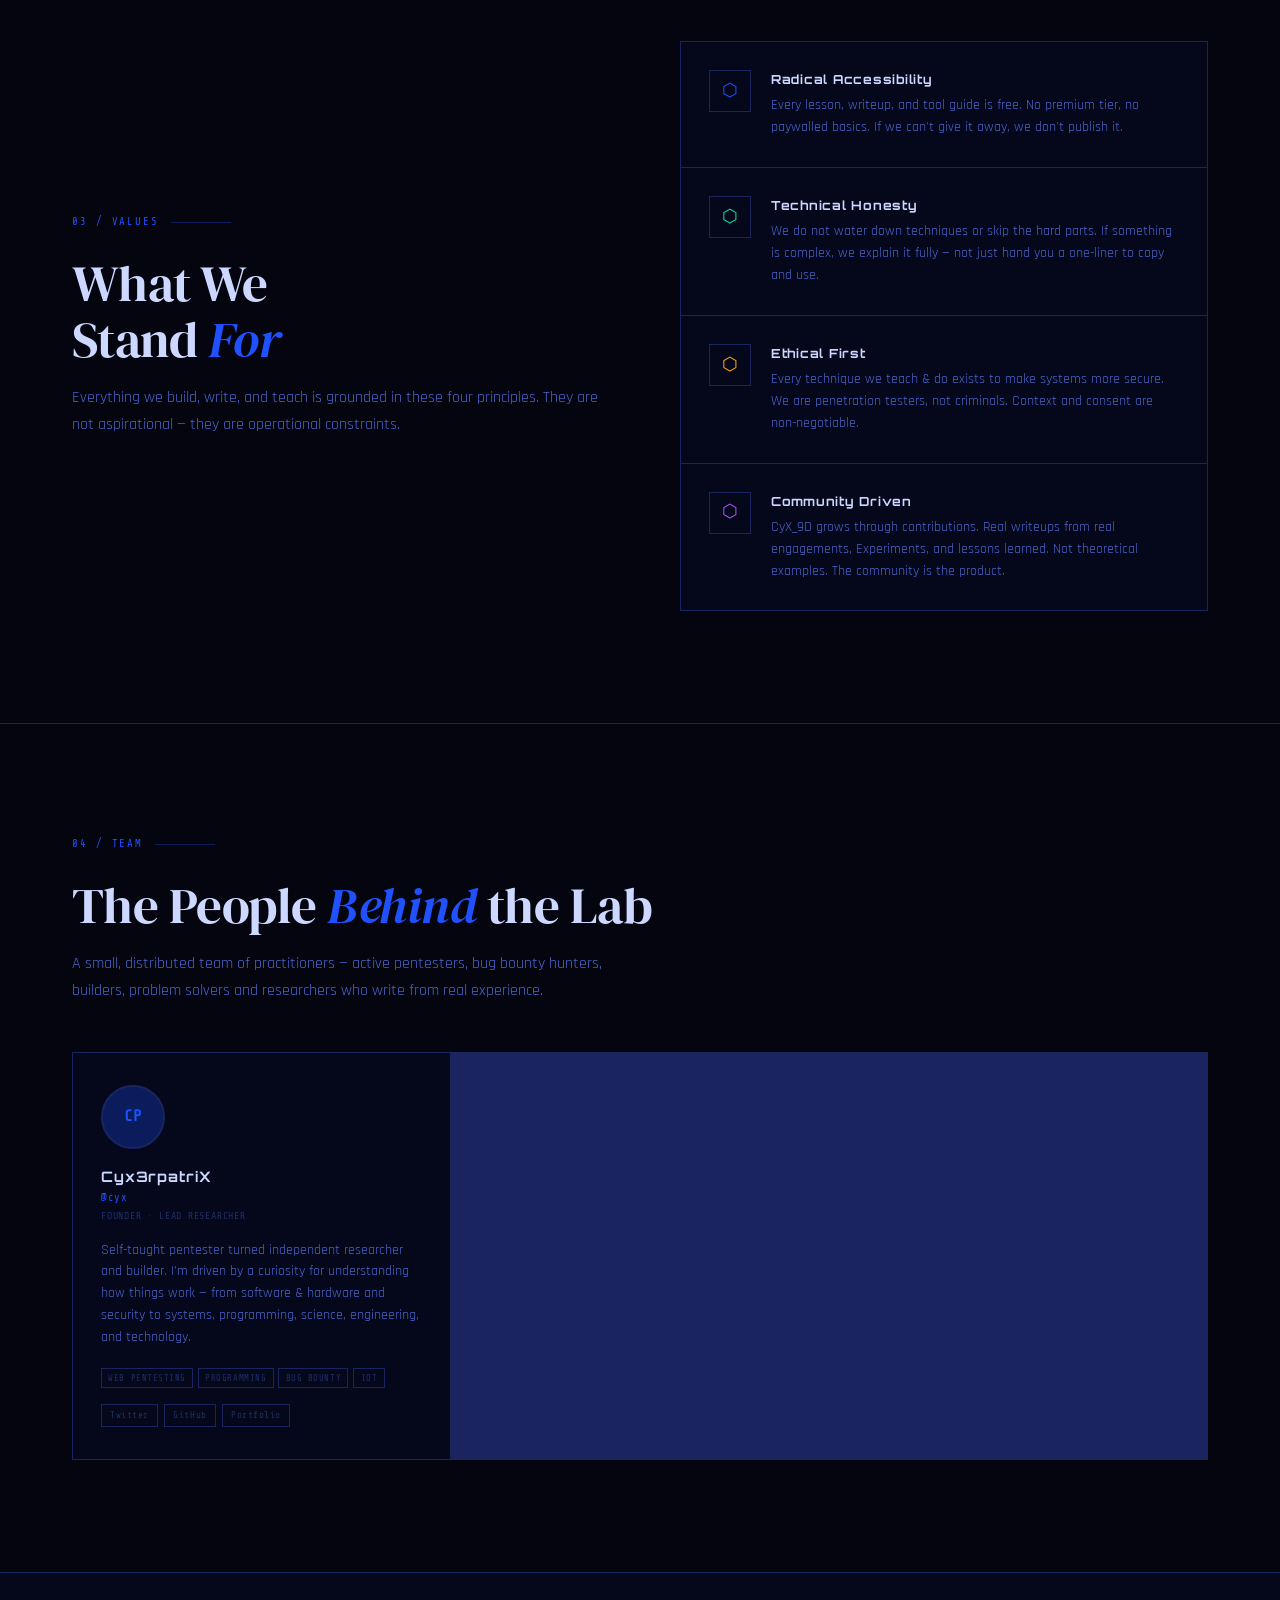
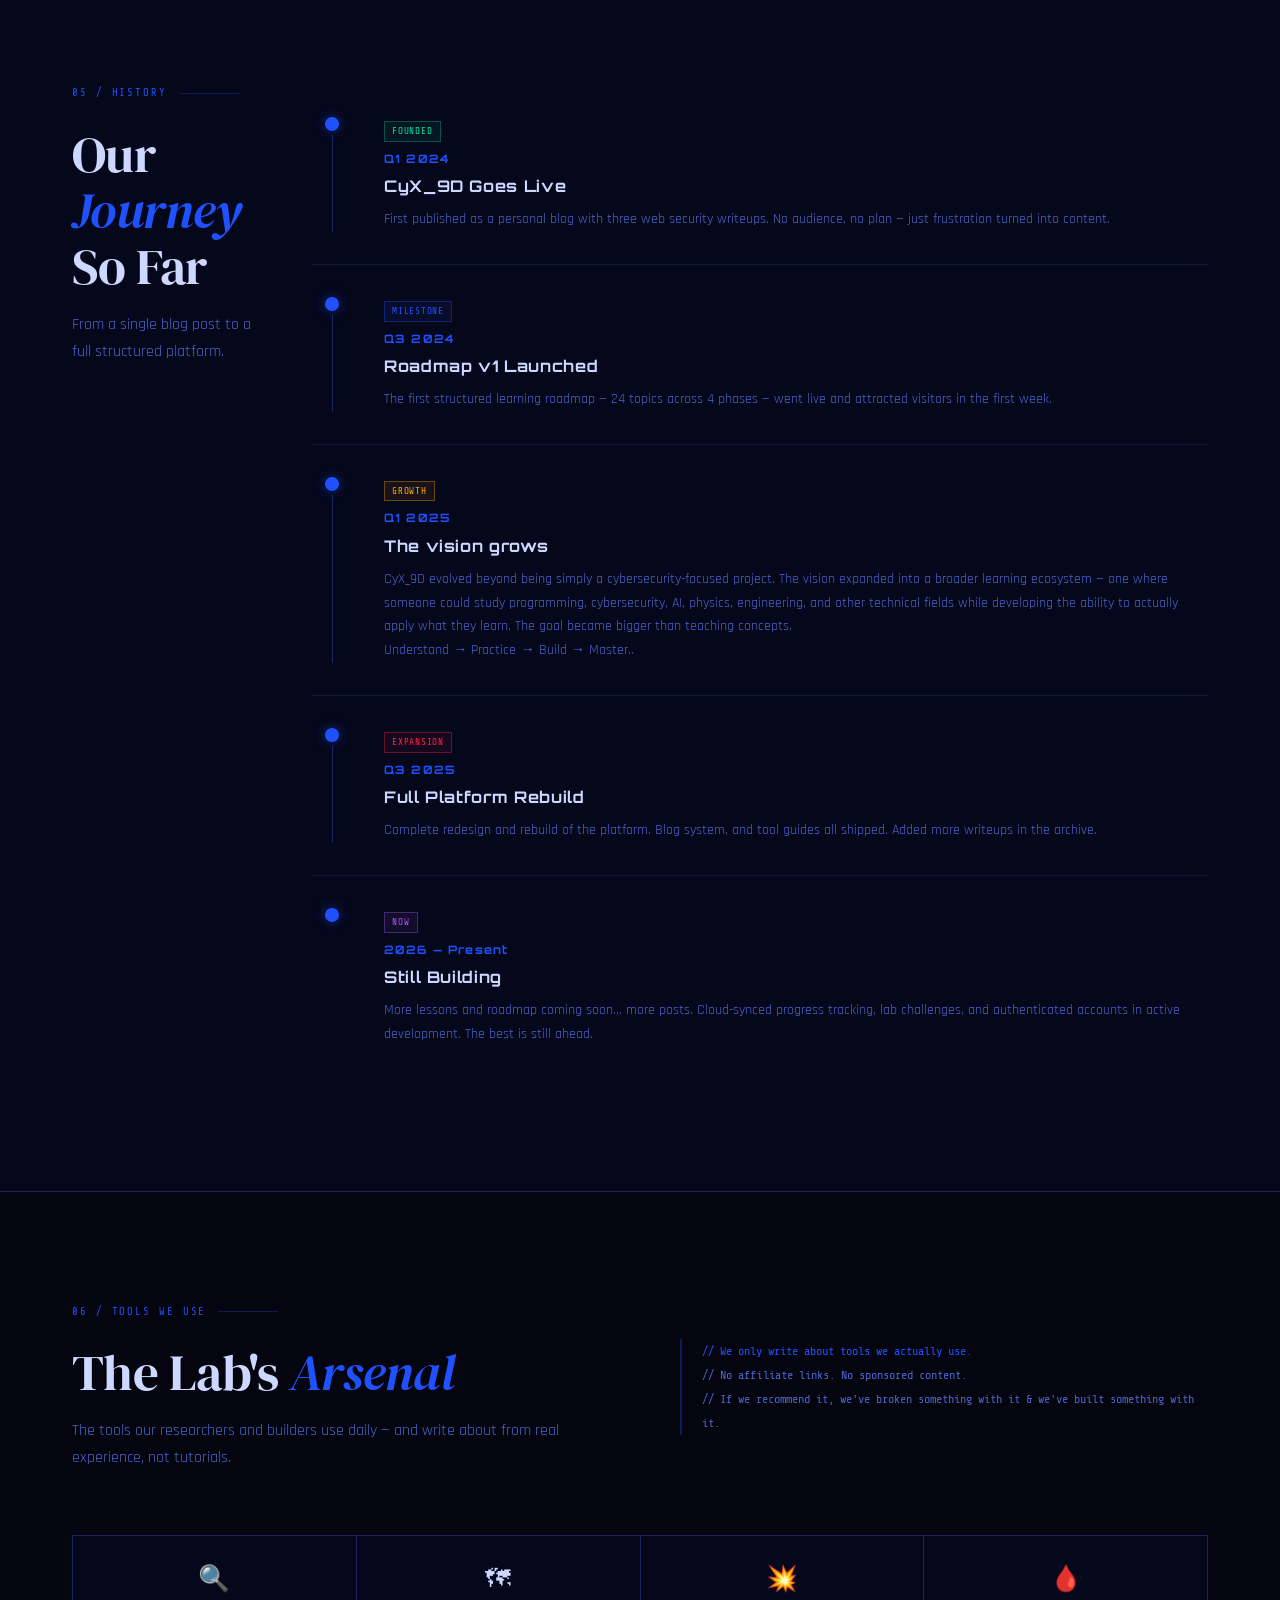
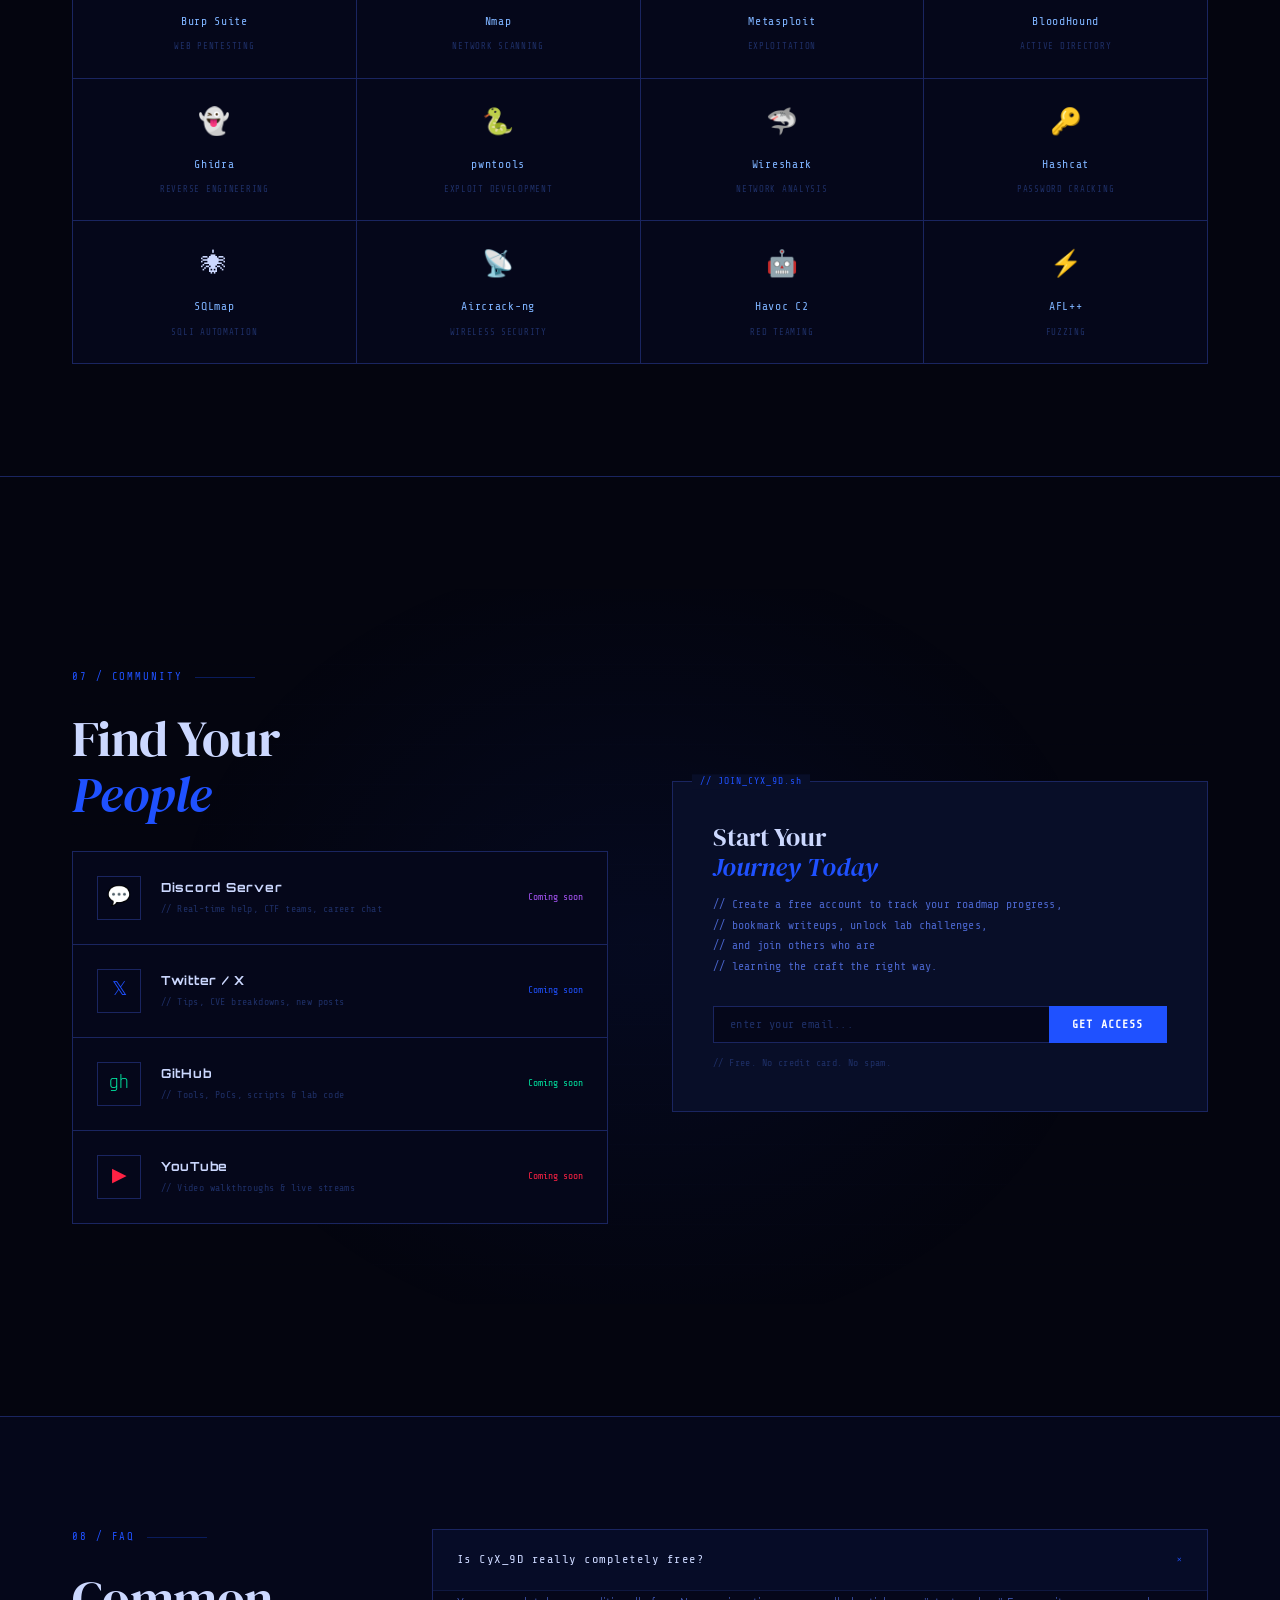
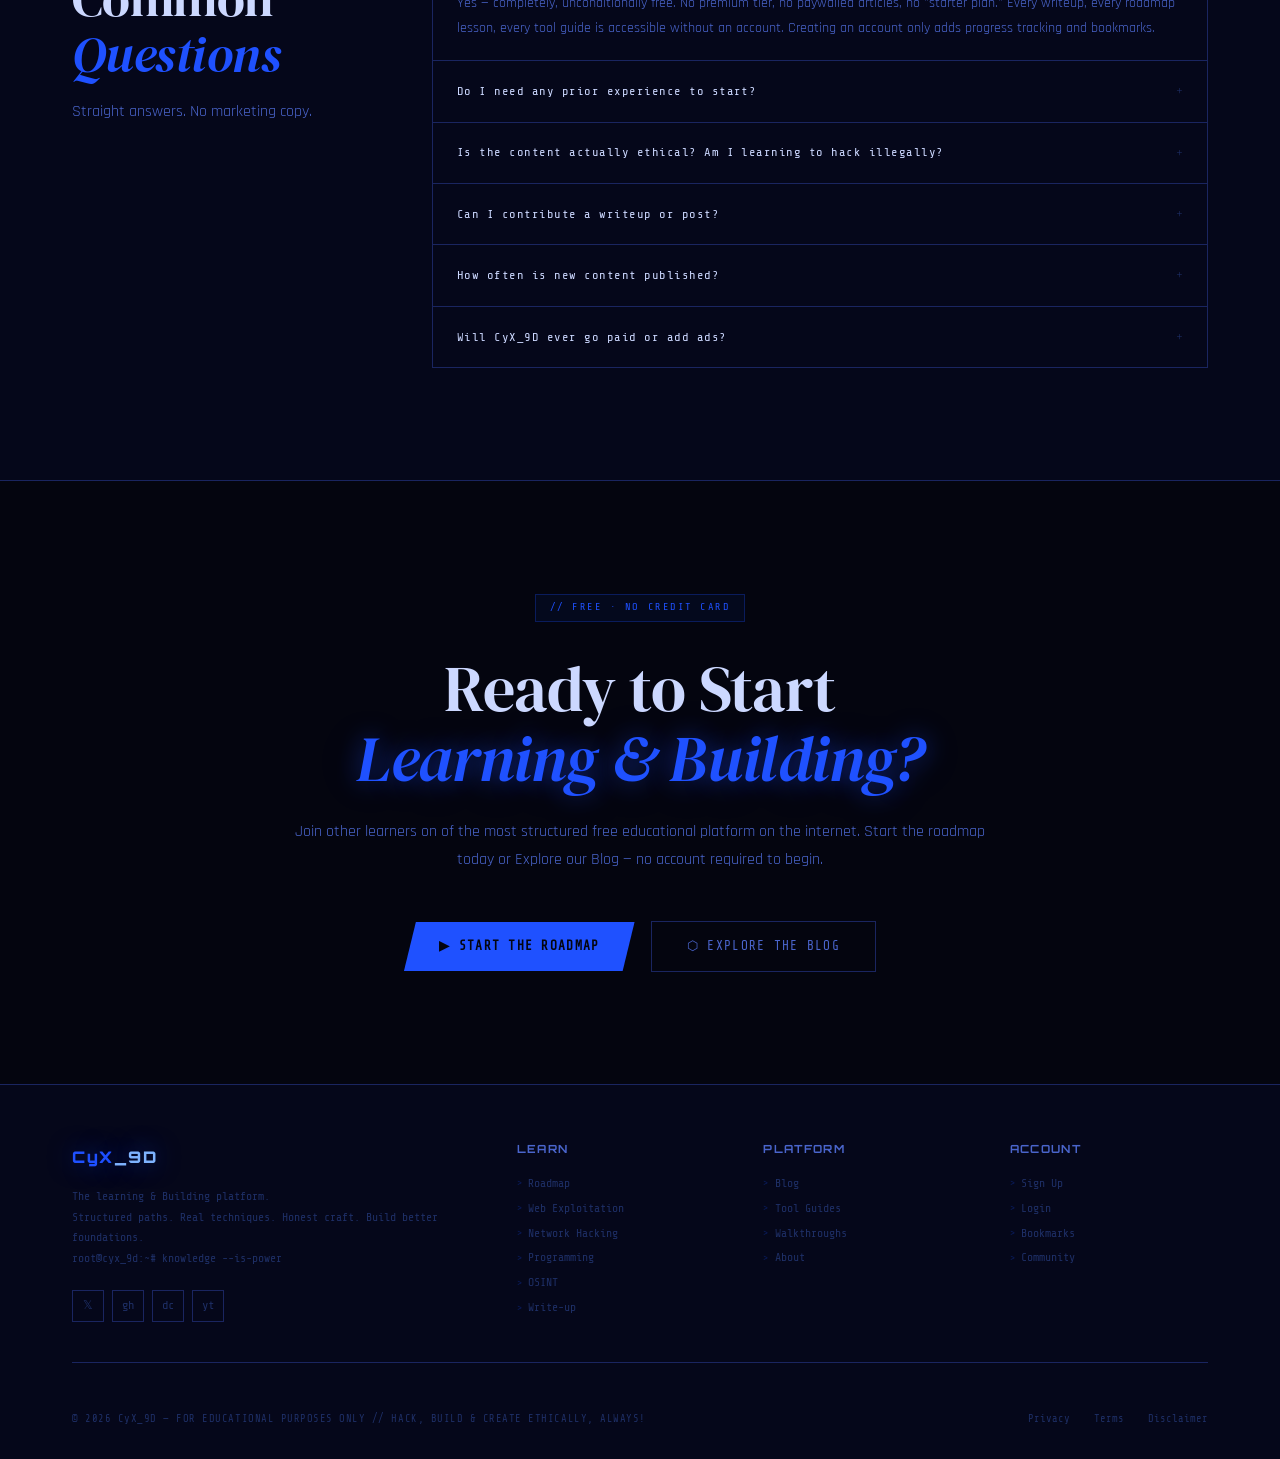
==== commit 941d39f6: "Update index.html" ====
--- a/about/index.html
+++ b/about/index.html
@@ -38,7 +38,7 @@
     Recommended later when we build your
     proper SEO/structured-data layer.
   -->
-  <title>CyX_9D — Blog</title>
+  <title>CyX_9D — About</title>
   <link rel="stylesheet" href="../assets/css/themes.css">
   <link rel="stylesheet" href="../assets/css/base.css">
   <link rel="stylesheet" href="../assets/css/style.css">
--- a/assets/css/themes.css
+++ b/assets/css/themes.css
@@ -26,6 +26,7 @@
     --disp: "Orbitron", monospace;
     --serif: "DM Serif Display", serif;
     --body: "Rajdhani", sans-serif;
+    --read:  'Inter', sans-serif;
     --gb: 0 0 24px rgba(31, 81, 255, 0.5), 0 0 60px rgba(31, 81, 255, 0.15);
     --ga: 0 0 16px rgba(126, 179, 255, 0.4);
     --gg: 0 0 16px rgba(0, 229, 160, 0.4);
--- a/assets/css/base.css
+++ b/assets/css/base.css
@@ -10,6 +10,7 @@
   color: var(--txt);
   font-family: var(--body);
   font-size: 16px;
+  min-height: 100vh;
   line-height: 1.6;
   overflow-x: hidden;
   cursor: none;
